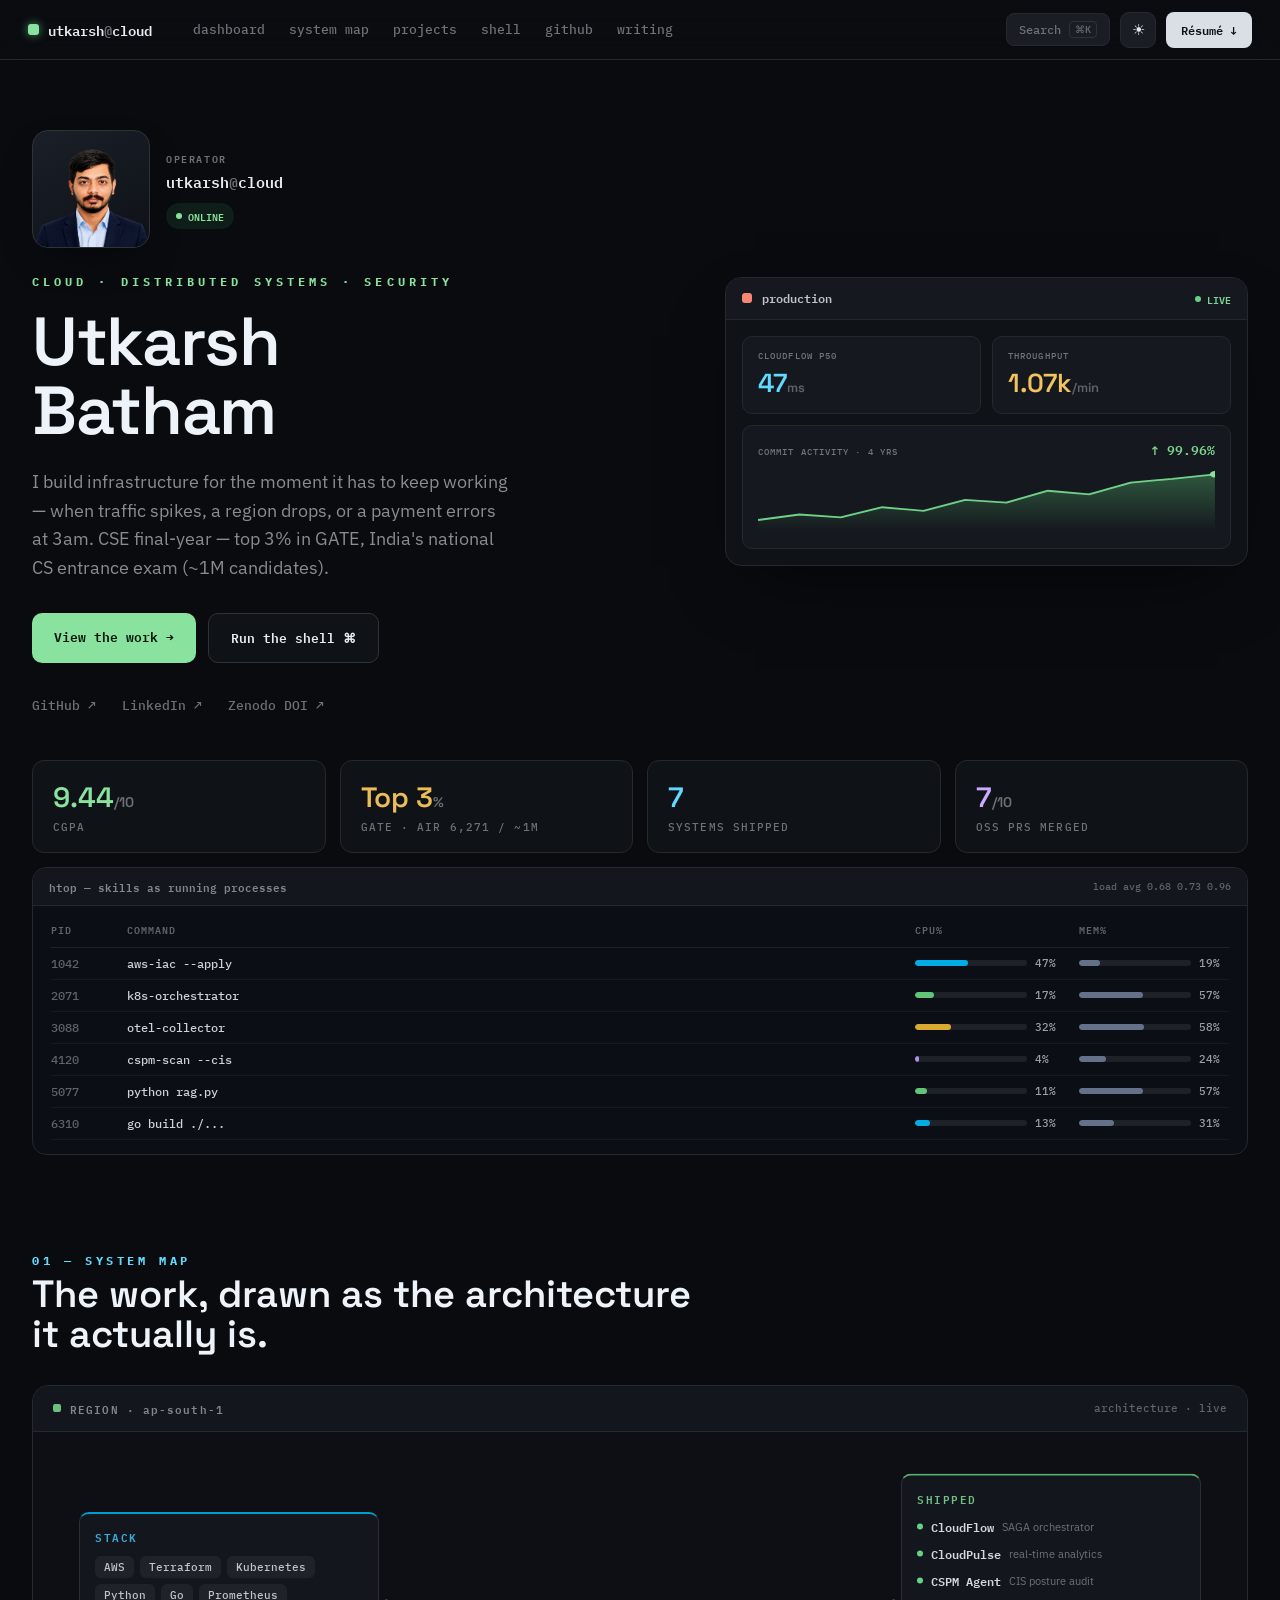
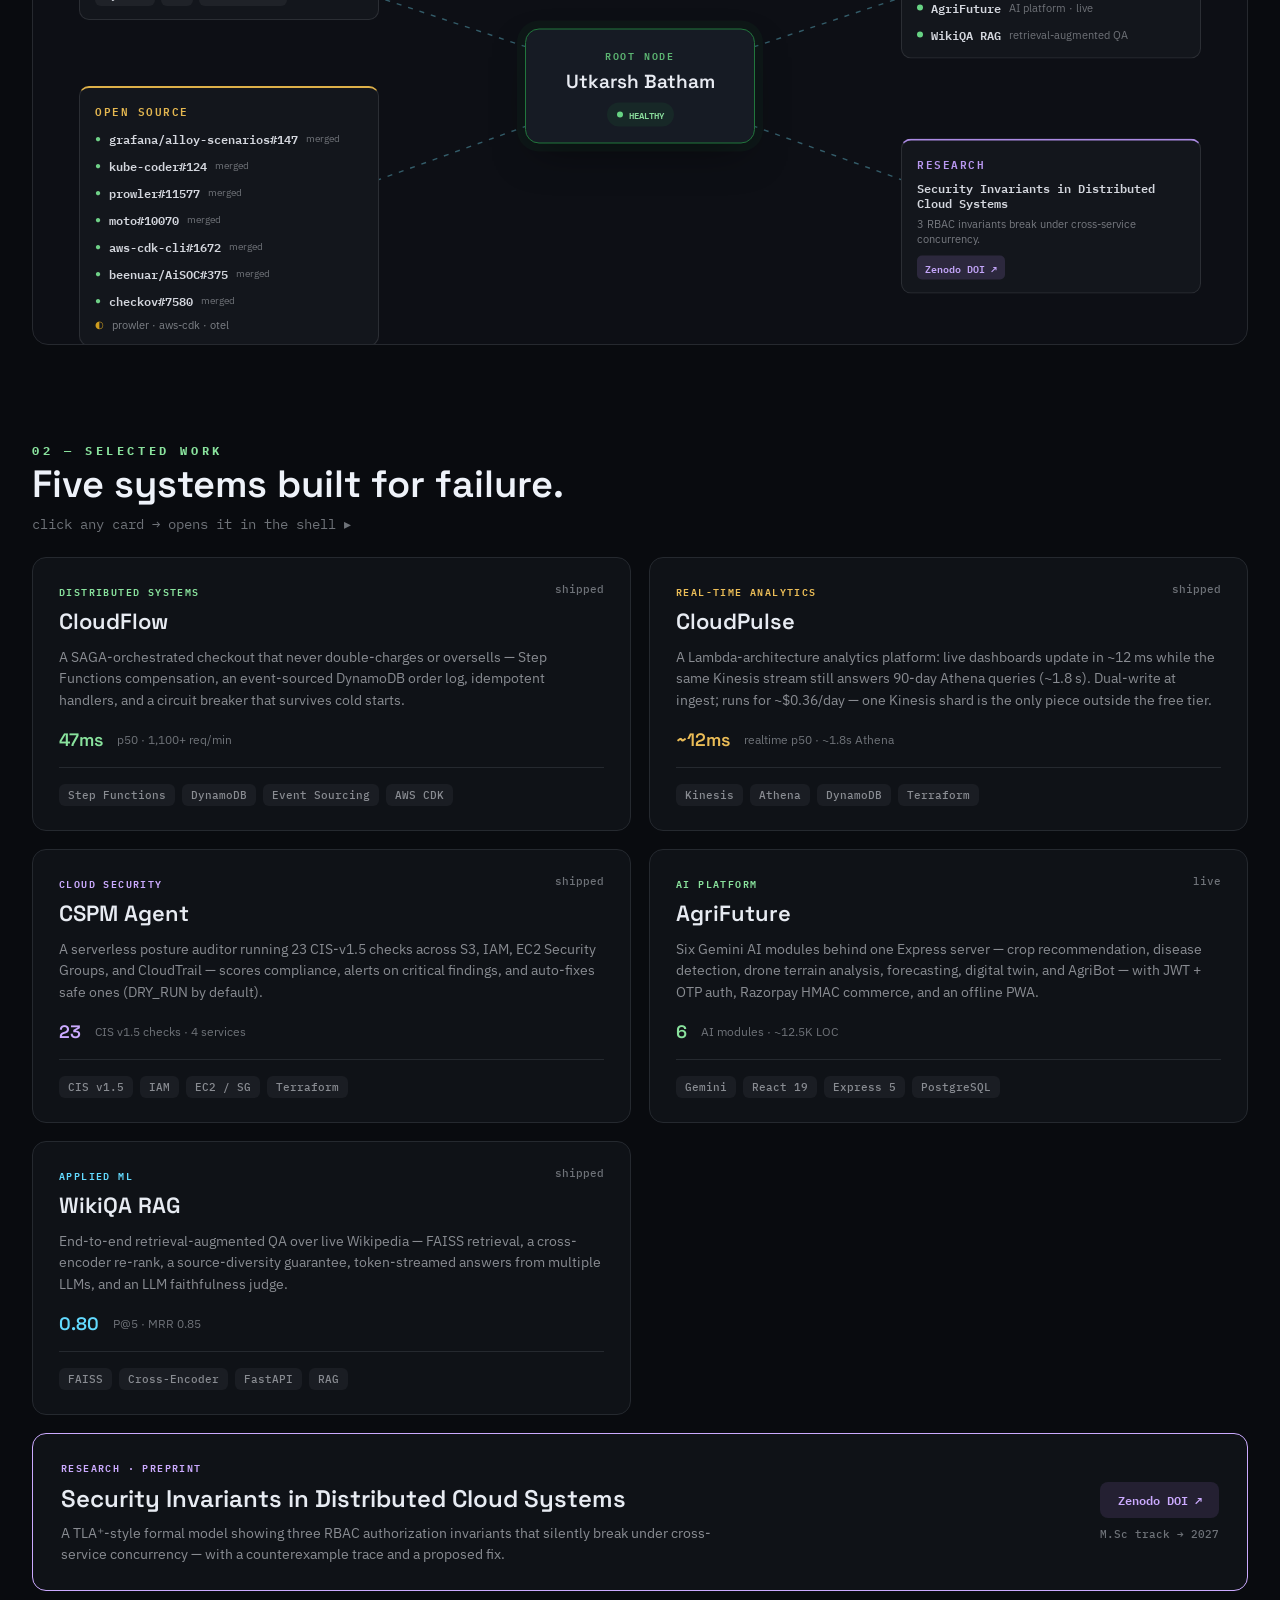
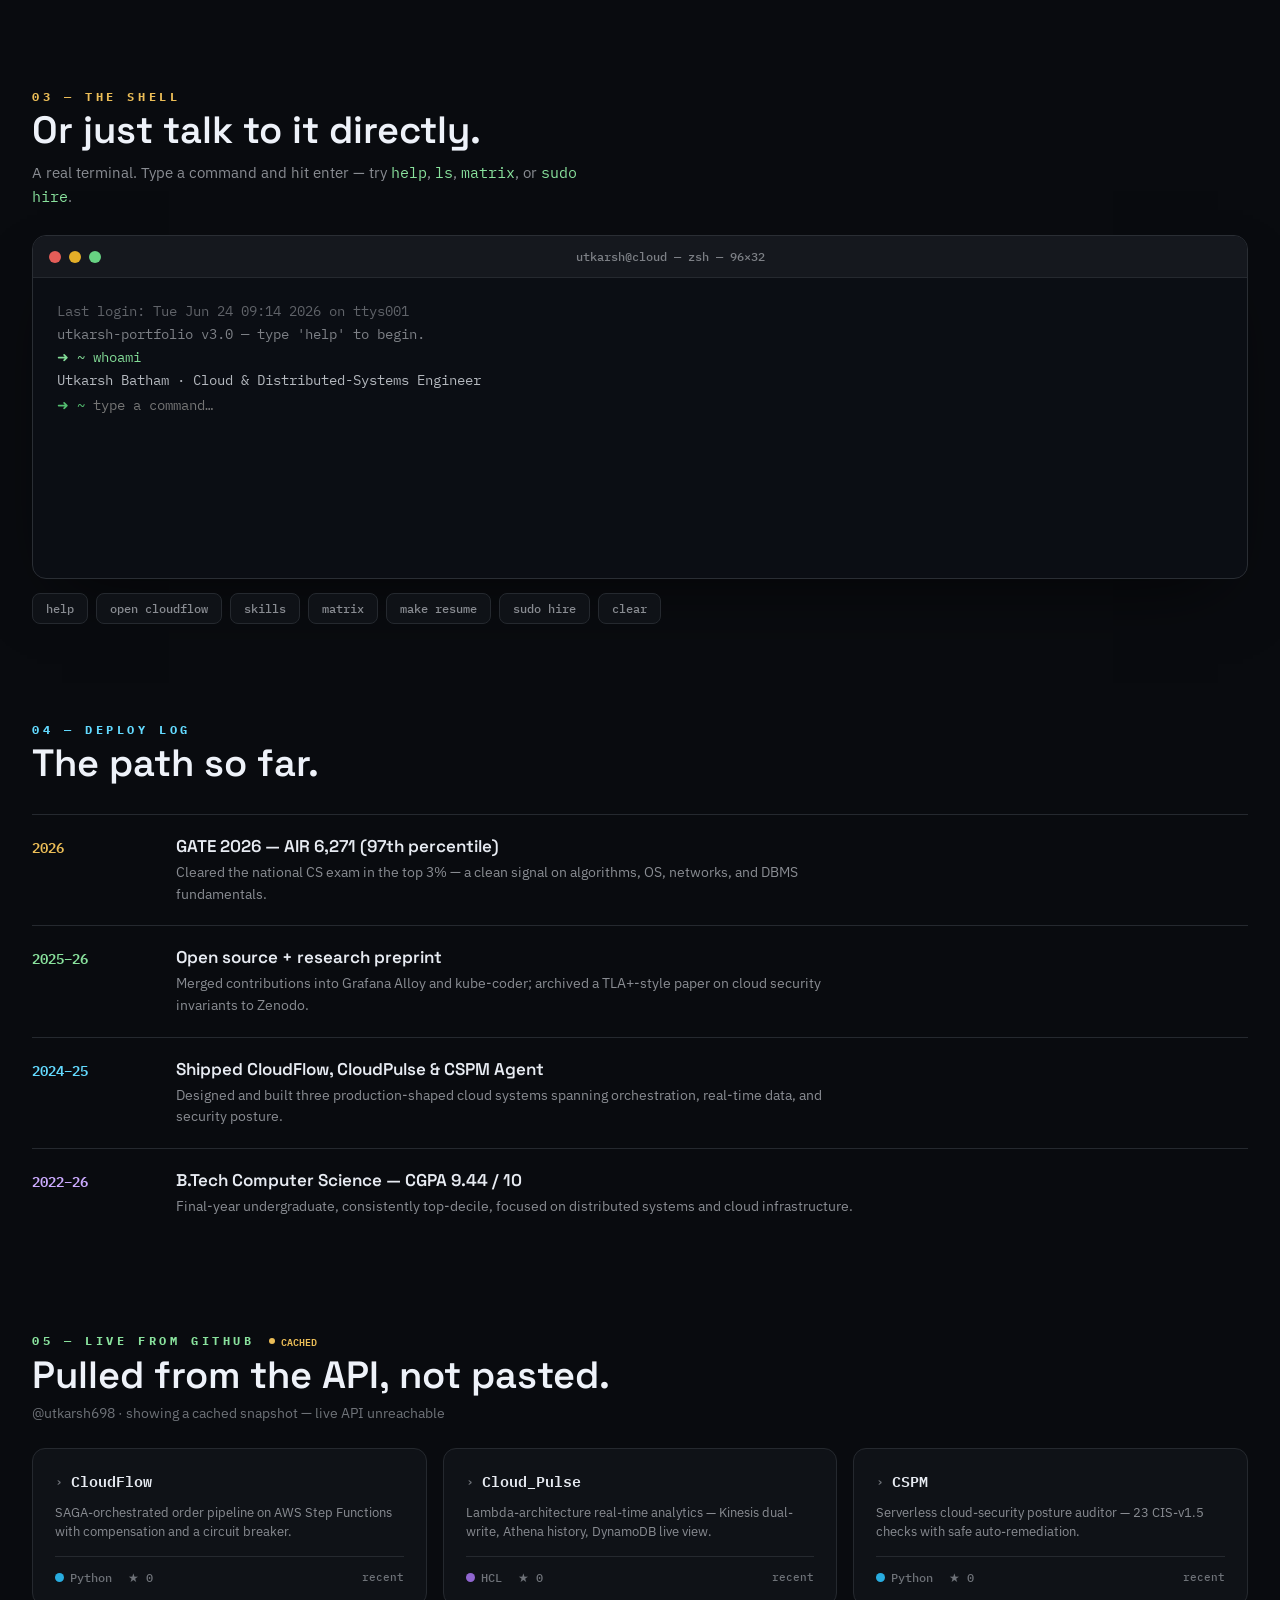
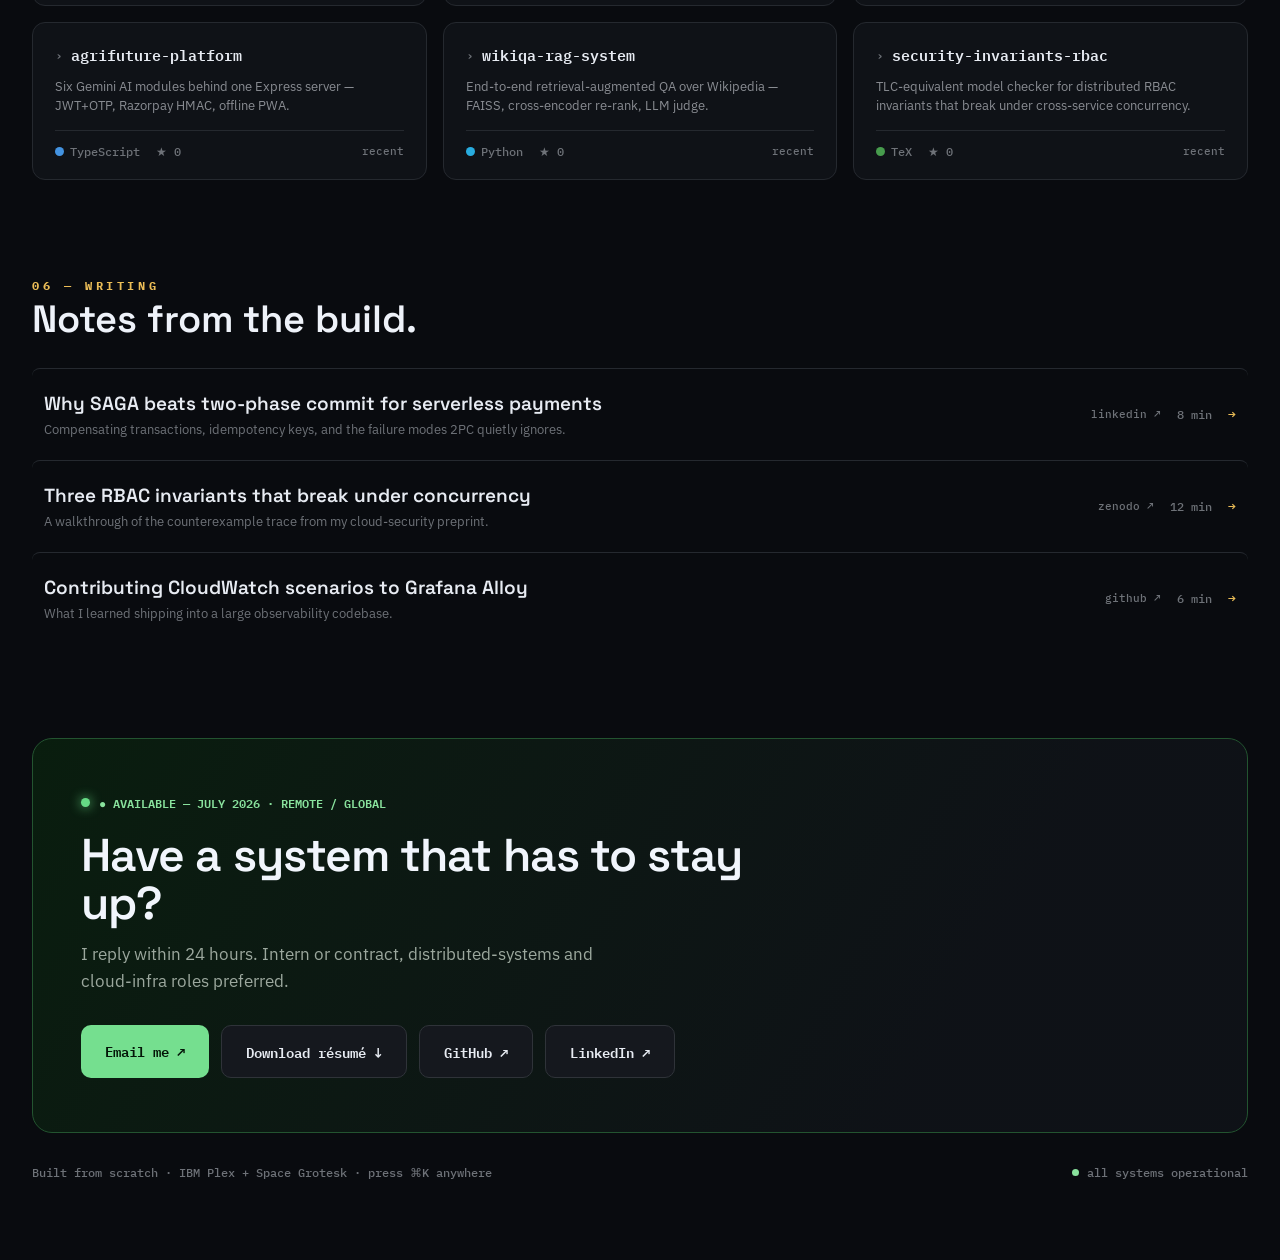
==== index.html @ 984c08f4 "portfolio: checkov#7580 merged — 7 merged / 10 total OSS PRs bridgecrewio/checkov#7580 (CKV_K8S_40 h" ====
<!DOCTYPE html>
<html lang="en">
<head>
<meta charset="UTF-8">
<meta name="viewport" content="width=device-width, initial-scale=1.0">
<title>Utkarsh Batham — Cloud &amp; Distributed-Systems Engineer</title>
<meta name="description" content="Utkarsh Batham — Cloud infrastructure, distributed systems, and security automation. AWS, Terraform, Kubernetes, Python. Open to global remote roles from July 2026.">
<meta name="keywords" content="Cloud Engineer, DevOps, AWS, Terraform, Kubernetes, Docker, Python, CSPM, platform engineering, remote, India">
<meta property="og:title" content="Utkarsh Batham — Cloud Engineer">
<meta property="og:description" content="Cloud infrastructure, distributed systems, and security automation. Available globally from July 2026.">
<meta property="og:type" content="website">
<meta property="og:url" content="https://utkarsh698.github.io">
<meta property="og:image" content="https://utkarsh698.github.io/og-image.png">
<meta name="twitter:card" content="summary_large_image">
<meta name="twitter:image" content="https://utkarsh698.github.io/og-image.png">
<link rel="icon" href="data:image/svg+xml,<svg xmlns='http://www.w3.org/2000/svg' viewBox='0 0 100 100'><rect width='100' height='100' fill='%2316191f'/><rect x='28' y='28' width='44' height='44' rx='10' fill='%2342d77d'/></svg>">
<link rel="preconnect" href="https://fonts.googleapis.com">
<link rel="preconnect" href="https://fonts.gstatic.com" crossorigin>
<link href="https://fonts.googleapis.com/css2?family=IBM+Plex+Mono:wght@400;500;600;700&family=IBM+Plex+Sans:wght@400;500;600;700&family=Space+Grotesk:wght@500;600;700&display=swap" rel="stylesheet">
<script async src="https://www.googletagmanager.com/gtag/js?id=G-DZ48W4D1EW"></script>
<script>window.dataLayer=window.dataLayer||[];function gtag(){dataLayer.push(arguments);}gtag('js',new Date());gtag('config','G-DZ48W4D1EW');</script>
<style>
  *{margin:0;padding:0;box-sizing:border-box}
  html{scroll-behavior:smooth}
  :root,html[data-theme="dark"]{
    --bg:oklch(0.15 0.01 260);--card:oklch(0.18 0.012 260);--card2:oklch(0.21 0.012 260);
    --bd:oklch(0.28 0.012 260);--bd2:oklch(0.32 0.012 260);--chip:oklch(0.23 0.012 260);
    --fg:oklch(0.94 0.01 260);--hi:oklch(0.96 0.01 260);--fg2:oklch(0.64 0.01 260);--fg3:oklch(0.55 0.01 260);
    --nav:oklch(0.16 0.01 260 / .82);
    --acc-green:oklch(0.84 0.13 150);--acc-amber:oklch(0.82 0.13 85);--acc-blue:oklch(0.84 0.13 230);--acc-purple:oklch(0.8 0.13 300);
    --cta-bg1:oklch(0.21 0.04 150);--cta-bd:oklch(0.4 0.08 150);--cta-fg:oklch(0.97 0.01 260);--cta-sub:oklch(0.72 0.02 150);
    --inv-bg:oklch(0.9 0.01 260);--inv-fg:oklch(0.18 0.01 260);--ov:oklch(0.1 0.01 260 / .72);
  }
  html[data-theme="light"]{
    --bg:oklch(0.96 0.005 255);--card:oklch(1 0 0);--card2:oklch(0.985 0.003 255);
    --bd:oklch(0.9 0.006 255);--bd2:oklch(0.84 0.008 255);--chip:oklch(0.955 0.005 255);
    --fg:oklch(0.24 0.015 260);--hi:oklch(0.18 0.015 260);--fg2:oklch(0.45 0.012 260);--fg3:oklch(0.55 0.012 260);
    --nav:oklch(0.99 0.004 255 / .82);
    --acc-green:oklch(0.5 0.15 150);--acc-amber:oklch(0.56 0.14 70);--acc-blue:oklch(0.5 0.17 255);--acc-purple:oklch(0.5 0.18 300);
    --cta-bg1:oklch(0.94 0.05 150);--cta-bd:oklch(0.78 0.1 150);--cta-fg:oklch(0.2 0.03 150);--cta-sub:oklch(0.42 0.05 150);
    --inv-bg:oklch(0.22 0.015 260);--inv-fg:oklch(0.97 0.005 260);--ov:oklch(0.5 0.02 260 / .4);
  }
  body{background:var(--bg);overflow-x:hidden;transition:background .4s ease;font-family:'IBM Plex Sans';color:var(--fg)}
  ::selection{background:oklch(0.78 0.15 150 / .3)}
  ::-webkit-scrollbar{width:10px;height:10px}
  ::-webkit-scrollbar-track{background:var(--bg)}
  ::-webkit-scrollbar-thumb{background:var(--bd2);border-radius:5px}
  @keyframes blink{0%,49%{opacity:1}50%,100%{opacity:0}}
  @keyframes pulse{0%,100%{opacity:1;transform:scale(1)}50%{opacity:.45;transform:scale(.8)}}
  @keyframes dash{to{stroke-dashoffset:-24}}
  @keyframes floatUp{from{opacity:0;transform:translateY(14px)}to{opacity:1;transform:translateY(0)}}
  @keyframes slideIn{from{opacity:0;transform:translateX(24px)}to{opacity:1;transform:translateX(0)}}
  @keyframes popIn{from{opacity:0;transform:scale(.96)}to{opacity:1;transform:scale(1)}}
  .reveal{animation:floatUp .7s cubic-bezier(.2,.7,.2,1) both}
  a{text-decoration:none;color:inherit}
  [data-hover]{transition:all .2s ease}
  .nav-links a:hover{background:var(--chip);color:var(--fg)}
  [data-hover]:hover{filter:brightness(1.07)}
  .proj-card:hover,.repo-card:hover{border-color:var(--acc-green)!important;transform:translateY(-3px)}
  .post-row:hover{background:var(--card)}
  .quick-cmd:hover{border-color:var(--acc-green)!important;color:var(--acc-green)!important}
  #boot-skip:hover{border-color:oklch(0.5 0.13 150)!important;color:oklch(0.82 0.13 150)!important}
  #nav-resume:hover{background:var(--acc-green);color:oklch(0.18 0.04 150)}
  /* ===== responsive ===== */
  @media(max-width:900px){
    .nav-links{display:none!important}
    .hero-grid{grid-template-columns:1fr!important;gap:30px!important}
    .hero-h1{font-size:48px!important}
    .stat-grid{grid-template-columns:1fr 1fr!important}
    .proj-grid{grid-template-columns:1fr!important}
    .proj-span2{grid-column:auto!important;flex-direction:column!important;align-items:flex-start!important;gap:16px!important}
    .repo-grid{grid-template-columns:1fr!important}
    .sysmap-stage{height:auto!important;position:static!important;padding:60px 14px 18px!important}
    .sysmap-svg{display:none!important}
    .sysmap-node{position:static!important;transform:none!important;width:auto!important;margin-bottom:12px!important}
    .sysmap-root{position:static!important;transform:none!important;width:auto!important;margin:0 auto 16px!important}
    .htop-row,.htop-head{grid-template-columns:50px 1fr 90px 90px!important;gap:8px!important}
    .post-row{grid-template-columns:1fr!important;gap:8px!important}
  }
  @media(max-width:560px){
    .stat-grid{grid-template-columns:1fr!important}
    .sect{padding-left:18px!important;padding-right:18px!important}
    .hero-h1{font-size:40px!important}
    .cta-h2{font-size:32px!important}
    .nav-search-label{display:none}
  }
</style>
</head>
<body>
<div style="min-height:100vh">

<!-- ===== BOOT OVERLAY ===== -->
<div id="boot" style="position:fixed;inset:0;z-index:200;background:oklch(0.13 0.01 260);display:flex;flex-direction:column;justify-content:center;padding:0 8vw;transition:opacity .55s ease;opacity:1">
  <div style="font:600 12px 'IBM Plex Mono';letter-spacing:.3em;color:oklch(0.5 0.01 260);text-transform:uppercase;margin-bottom:22px">utkarsh@cloud — boot</div>
  <div style="font:400 15px/2 'IBM Plex Mono';max-width:680px">
    <div id="boot-lines"></div>
    <span style="display:inline-block;width:9px;height:18px;background:oklch(0.82 0.13 150);vertical-align:-3px;animation:blink 1.1s step-end infinite"></span>
  </div>
  <button id="boot-skip" style="position:fixed;bottom:30px;right:34px;padding:9px 16px;border-radius:8px;background:transparent;border:1px solid oklch(0.32 0.012 260);font:500 12px 'IBM Plex Mono';color:oklch(0.6 0.01 260);cursor:pointer">skip ▸</button>
</div>

<!-- ===== COMMAND PALETTE ===== -->
<div id="cmdk" style="display:none;position:fixed;inset:0;z-index:190;background:var(--ov);backdrop-filter:blur(4px);justify-content:center;align-items:flex-start;padding-top:14vh">
  <div id="cmdk-panel" style="width:min(620px,92vw);background:var(--card);border:1px solid var(--bd2);border-radius:14px;box-shadow:0 40px 90px -30px rgba(0,0,0,.6);overflow:hidden;animation:popIn .14s ease both">
    <div style="display:flex;align-items:center;gap:11px;padding:16px 18px;border-bottom:1px solid var(--bd)">
      <span style="font:600 14px 'IBM Plex Mono';color:var(--acc-green)">⌘</span>
      <input id="cmdk-input" placeholder="Jump to a section, run a command…" spellcheck="false" style="flex:1;background:transparent;border:none;outline:none;font:400 16px 'IBM Plex Sans';color:var(--fg)" />
      <span style="font:500 10px 'IBM Plex Mono';color:var(--fg3);border:1px solid var(--bd2);border-radius:5px;padding:3px 6px">esc</span>
    </div>
    <div id="cmdk-results" style="max-height:46vh;overflow-y:auto;padding:8px"></div>
  </div>
</div>

<!-- ===== MATRIX OVERLAY ===== -->
<div id="matrix" style="display:none">
  <canvas id="matrix-canvas" style="position:fixed;inset:0;z-index:185;background:#000;cursor:pointer"></canvas>
  <div id="matrix-hint" style="position:fixed;bottom:28px;left:50%;transform:translateX(-50%);z-index:186;font:500 12px 'IBM Plex Mono';color:oklch(0.8 0.2 150);cursor:pointer">click anywhere to exit the matrix ▸</div>
</div>

<!-- ===== INCIDENT TOAST ===== -->
<div id="incident" style="display:none;position:fixed;bottom:26px;right:26px;z-index:170;width:340px;background:var(--card);border:1px solid var(--bd2);border-radius:12px;box-shadow:0 24px 60px -24px rgba(0,0,0,.5);overflow:hidden"></div>

<!-- ===== STICKY NAV ===== -->
<nav style="position:sticky;top:0;z-index:50;display:flex;align-items:center;gap:16px;padding:0 28px;height:60px;background:var(--nav);backdrop-filter:blur(14px);border-bottom:1px solid var(--bd);transition:background .4s,border-color .4s">
  <a href="#top" style="display:flex;align-items:center;gap:9px">
    <span style="width:11px;height:11px;border-radius:3px;background:var(--acc-green);box-shadow:0 0 10px oklch(0.78 0.15 150 / .7)"></span>
    <span style="font:600 14px 'IBM Plex Mono';color:var(--fg)">utkarsh<span style="color:var(--fg3)">@</span>cloud</span>
  </a>
  <div class="nav-links" style="margin-left:14px;display:flex;gap:2px;font:500 13px 'IBM Plex Mono'">
    <a href="#dashboard" data-hover style="padding:7px 11px;border-radius:7px;color:var(--fg3)">dashboard</a>
    <a href="#systemmap" data-hover style="padding:7px 11px;border-radius:7px;color:var(--fg3)">system map</a>
    <a href="#projects" data-hover style="padding:7px 11px;border-radius:7px;color:var(--fg3)">projects</a>
    <a href="#shell" data-hover style="padding:7px 11px;border-radius:7px;color:var(--fg3)">shell</a>
    <a href="#github" data-hover style="padding:7px 11px;border-radius:7px;color:var(--fg3)">github</a>
    <a href="#writing" data-hover style="padding:7px 11px;border-radius:7px;color:var(--fg3)">writing</a>
  </div>
  <div style="margin-left:auto;display:flex;align-items:center;gap:10px">
    <button id="nav-search" data-hover style="display:flex;align-items:center;gap:8px;padding:7px 12px;border-radius:8px;background:var(--chip);border:1px solid var(--bd);font:500 12px 'IBM Plex Mono';color:var(--fg3);cursor:pointer"><span class="nav-search-label">Search</span><span style="border:1px solid var(--bd2);border-radius:4px;padding:1px 5px;font-size:10px">⌘K</span></button>
    <button id="nav-theme" data-hover title="Toggle theme" style="width:36px;height:36px;border-radius:9px;background:var(--chip);border:1px solid var(--bd);font-size:15px;cursor:pointer;color:var(--fg);display:flex;align-items:center;justify-content:center">☀</button>
    <a id="nav-resume" href="#contact" style="padding:8px 15px;border-radius:8px;background:var(--inv-bg);color:var(--inv-fg);font:600 12px 'IBM Plex Mono';cursor:pointer">Résumé ↓</a>
  </div>
</nav>

<!-- ===== HERO / DASHBOARD ===== -->
<section id="top" class="sect" style="position:relative;max-width:1280px;margin:0 auto;padding:70px 32px 30px">
  <a name="dashboard"></a>
  <div class="hero-grid" style="display:grid;grid-template-columns:1.1fr .9fr;gap:54px;align-items:center">
    <div class="reveal">
      <div style="display:flex;align-items:center;gap:16px;margin-bottom:26px">
        <div style="position:relative;width:118px;height:118px;border-radius:16px;flex-shrink:0;background:linear-gradient(150deg,oklch(0.24 0.02 260),oklch(0.18 0.012 260));border:1px solid var(--bd2);overflow:hidden;box-shadow:0 16px 40px -18px rgba(0,0,0,.6)">
          <img src="assets/utkarsh.png" alt="Utkarsh Batham" style="width:100%;height:100%;object-fit:cover;object-position:center 22%" />
        </div>
        <div>
          <div style="font:600 10px 'IBM Plex Mono';letter-spacing:.16em;color:var(--fg3);text-transform:uppercase">Operator</div>
          <div style="font:600 15px 'IBM Plex Mono';color:var(--fg);margin-top:3px">utkarsh<span style="color:var(--fg3)">@</span>cloud</div>
          <div style="display:inline-flex;align-items:center;gap:6px;margin-top:8px;padding:4px 10px;border-radius:20px;background:oklch(0.6 0.13 150 / .14);font:600 10px 'IBM Plex Mono';color:var(--acc-green)"><span style="width:6px;height:6px;border-radius:50%;background:var(--acc-green);animation:pulse 1.8s ease-in-out infinite"></span>ONLINE</div>
        </div>
      </div>
      <div style="font:700 12px 'IBM Plex Mono';letter-spacing:.34em;color:var(--acc-green);text-transform:uppercase">Cloud · Distributed Systems · Security</div>
      <h1 class="hero-h1" style="font:600 68px/1.02 'Space Grotesk';color:var(--hi);margin-top:18px;letter-spacing:-.02em">Utkarsh<br>Batham</h1>
      <p style="font:400 18px/1.6 'IBM Plex Sans';color:var(--fg2);margin-top:22px;max-width:480px">I build infrastructure for the moment it has to keep working — when traffic spikes, a region drops, or a payment errors at 3am. CSE final-year — top&nbsp;3% in GATE, India's national CS entrance exam (~1M&nbsp;candidates).</p>
      <div style="display:flex;gap:12px;margin-top:30px;flex-wrap:wrap">
        <a href="#projects" data-hover style="padding:13px 22px;border-radius:10px;background:var(--acc-green);color:oklch(0.18 0.04 150);font:600 13px 'IBM Plex Mono'">View the work →</a>
        <a href="#shell" data-hover style="padding:13px 22px;border-radius:10px;background:var(--card);border:1px solid var(--bd2);color:var(--fg);font:600 13px 'IBM Plex Mono'">Run the shell ⌘</a>
      </div>
      <div style="display:flex;gap:26px;margin-top:34px;flex-wrap:wrap">
        <a href="https://github.com/utkarsh698" data-hover style="font:500 13px 'IBM Plex Mono';color:var(--fg3)">GitHub ↗</a>
        <a href="https://www.linkedin.com/in/utkarsh-batham" target="_blank" data-hover style="font:500 13px 'IBM Plex Mono';color:var(--fg3)">LinkedIn ↗</a>
        <a href="https://doi.org/10.5281/zenodo.20686317" target="_blank" data-hover style="font:500 13px 'IBM Plex Mono';color:var(--fg3)">Zenodo DOI ↗</a>
      </div>
    </div>

    <div class="reveal" style="background:oklch(0.18 0.012 260);border:1px solid oklch(0.28 0.012 260);border-radius:16px;overflow:hidden;box-shadow:0 30px 70px -30px rgba(0,0,0,.7)">
      <div style="height:42px;display:flex;align-items:center;gap:10px;padding:0 16px;background:oklch(0.21 0.012 260);border-bottom:1px solid oklch(0.28 0.012 260)">
        <span style="width:10px;height:10px;border-radius:3px;background:oklch(0.74 0.14 30)"></span>
        <span style="font:600 12px 'IBM Plex Mono';color:oklch(0.82 0.01 260)">production</span>
        <span style="margin-left:auto;display:flex;align-items:center;gap:6px;font:600 10px 'IBM Plex Mono';color:oklch(0.8 0.13 150)"><span style="width:6px;height:6px;border-radius:50%;background:oklch(0.78 0.15 150);animation:pulse 1.8s ease-in-out infinite"></span>LIVE</span>
      </div>
      <a href="#projects" data-hover style="padding:16px;display:grid;grid-template-columns:1fr 1fr;gap:11px;text-decoration:none" title="CloudFlow load test — see the benchmark">
        <div style="background:oklch(0.21 0.012 260);border:1px solid oklch(0.28 0.012 260);border-radius:10px;padding:13px 15px">
          <div style="font:500 9px 'IBM Plex Mono';letter-spacing:.12em;text-transform:uppercase;color:oklch(0.56 0.01 260)">CloudFlow p50</div>
          <div style="font:600 26px 'Space Grotesk';color:oklch(0.84 0.13 230);margin-top:5px"><span id="m-latency">47</span><span style="font-size:13px;color:oklch(0.5 0.01 260)">ms</span></div>
        </div>
        <div style="background:oklch(0.21 0.012 260);border:1px solid oklch(0.28 0.012 260);border-radius:10px;padding:13px 15px">
          <div style="font:500 9px 'IBM Plex Mono';letter-spacing:.12em;text-transform:uppercase;color:oklch(0.56 0.01 260)">throughput</div>
          <div style="font:600 26px 'Space Grotesk';color:oklch(0.84 0.13 85);margin-top:5px"><span id="m-rps">1.1k</span><span style="font-size:13px;color:oklch(0.5 0.01 260)">/min</span></div>
        </div>
        <div style="grid-column:span 2;background:oklch(0.21 0.012 260);border:1px solid oklch(0.28 0.012 260);border-radius:10px;padding:13px 15px">
          <div style="display:flex;justify-content:space-between;align-items:baseline"><div style="font:500 9px 'IBM Plex Mono';letter-spacing:.12em;text-transform:uppercase;color:oklch(0.56 0.01 260)">commit activity · 4 yrs</div><div style="font:600 13px 'IBM Plex Mono';color:oklch(0.8 0.13 150)">↑ <span id="m-uptime">99.98</span>%</div></div>
          <svg viewBox="0 0 320 70" style="width:100%;height:64px;margin-top:6px" preserveAspectRatio="none">
            <defs><linearGradient id="hs" x1="0" y1="0" x2="0" y2="1"><stop offset="0" stop-color="oklch(0.7 0.14 150)" stop-opacity=".4"></stop><stop offset="1" stop-color="oklch(0.7 0.14 150)" stop-opacity="0"></stop></linearGradient></defs>
            <path d="M0,58 L29,52 L58,55 L87,44 L116,48 L145,36 L174,39 L203,26 L232,30 L261,17 L290,13 L320,8 L320,70 L0,70 Z" fill="url(#hs)"></path>
            <path d="M0,58 L29,52 L58,55 L87,44 L116,48 L145,36 L174,39 L203,26 L232,30 L261,17 L290,13 L320,8" fill="none" stroke="oklch(0.78 0.14 150)" stroke-width="2"></path>
            <circle cx="320" cy="8" r="3.5" fill="oklch(0.84 0.14 150)"></circle>
          </svg>
        </div>
      </a>
    </div>
  </div>

  <div class="reveal stat-grid" style="display:grid;grid-template-columns:repeat(4,1fr);gap:14px;margin-top:46px">
    <div style="background:var(--card);border:1px solid var(--bd);border-radius:12px;padding:18px 20px">
      <div style="font:600 28px 'Space Grotesk';color:var(--acc-green)">9.44<span style="font-size:14px;color:var(--fg3)">/10</span></div>
      <div style="font:500 11px 'IBM Plex Mono';letter-spacing:.1em;text-transform:uppercase;color:var(--fg3);margin-top:5px">CGPA</div>
    </div>
    <div style="background:var(--card);border:1px solid var(--bd);border-radius:12px;padding:18px 20px">
      <div style="font:600 28px 'Space Grotesk';color:var(--acc-amber)">Top 3<span style="font-size:14px;color:var(--fg3)">%</span></div>
      <div style="font:500 11px 'IBM Plex Mono';letter-spacing:.1em;text-transform:uppercase;color:var(--fg3);margin-top:5px">GATE · AIR 6,271 / ~1M</div>
    </div>
    <div style="background:var(--card);border:1px solid var(--bd);border-radius:12px;padding:18px 20px">
      <div style="font:600 28px 'Space Grotesk';color:var(--acc-blue)">7</div>
      <div style="font:500 11px 'IBM Plex Mono';letter-spacing:.1em;text-transform:uppercase;color:var(--fg3);margin-top:5px">Systems shipped</div>
    </div>
    <div style="background:var(--card);border:1px solid var(--bd);border-radius:12px;padding:18px 20px">
      <div style="font:600 28px 'Space Grotesk';color:var(--acc-purple)">7<span style="font-size:14px;color:var(--fg3)">/10</span></div>
      <div style="font:500 11px 'IBM Plex Mono';letter-spacing:.1em;text-transform:uppercase;color:var(--fg3);margin-top:5px">OSS PRs merged</div>
    </div>
  </div>

  <!-- htop process monitor -->
  <div class="reveal" style="margin-top:14px;background:oklch(0.165 0.012 260);border:1px solid oklch(0.28 0.012 260);border-radius:14px;overflow:hidden">
    <div style="height:38px;display:flex;align-items:center;gap:10px;padding:0 16px;background:oklch(0.2 0.012 260);border-bottom:1px solid oklch(0.28 0.012 260)">
      <span style="font:600 11px 'IBM Plex Mono';color:oklch(0.62 0.01 260)">htop — skills as running processes</span>
      <span style="margin-left:auto;font:500 10px 'IBM Plex Mono';color:oklch(0.5 0.01 260)">load avg <span id="load-avg">0.62 0.71 0.68</span></span>
    </div>
    <div style="padding:14px 18px">
      <div class="htop-head" style="display:grid;grid-template-columns:62px 1fr 150px 150px;gap:14px;font:600 10px 'IBM Plex Mono';letter-spacing:.1em;text-transform:uppercase;color:oklch(0.5 0.01 260);padding-bottom:9px;border-bottom:1px solid oklch(0.25 0.012 260)">
        <span>PID</span><span>COMMAND</span><span>CPU%</span><span>MEM%</span>
      </div>
      <div id="procs"></div>
    </div>
  </div>
</section>

<!-- ===== SYSTEM MAP ===== -->
<section id="systemmap" class="sect" style="max-width:1280px;margin:0 auto;padding:64px 32px 30px">
  <span style="font:700 12px 'IBM Plex Mono';letter-spacing:.3em;color:var(--acc-blue);text-transform:uppercase">01 — System Map</span>
  <h2 style="font:600 38px/1.05 'Space Grotesk';color:var(--hi);margin-top:6px;max-width:680px">The work, drawn as the architecture it actually is.</h2>

  <div class="sysmap-stage" style="position:relative;margin-top:30px;background:oklch(0.17 0.012 265);border:1px solid oklch(0.28 0.012 265);border-radius:16px;overflow:hidden;height:560px">
    <div style="position:absolute;top:0;left:0;right:0;height:46px;display:flex;align-items:center;justify-content:space-between;padding:0 20px;background:oklch(0.2 0.012 265);border-bottom:1px solid oklch(0.28 0.012 265);z-index:5">
      <div style="display:flex;align-items:center;gap:9px;font:600 11px 'IBM Plex Mono';letter-spacing:.1em;color:oklch(0.62 0.01 265)"><span style="width:8px;height:8px;border-radius:2px;background:oklch(0.74 0.13 150)"></span>REGION · ap-south-1</div>
      <div style="font:500 11px 'IBM Plex Mono';color:oklch(0.5 0.01 265)">architecture · live</div>
    </div>
    <svg class="sysmap-svg" viewBox="0 0 1216 560" style="position:absolute;inset:0;width:100%;height:100%;z-index:1" preserveAspectRatio="none">
      <g fill="none" stroke="oklch(0.45 0.05 220)" stroke-width="1.4" stroke-dasharray="5 7" style="animation:dash 1.4s linear infinite">
        <path d="M608,300 L250,180"></path><path d="M608,300 L966,180"></path><path d="M608,300 L250,430"></path><path d="M608,300 L966,430"></path>
      </g>
    </svg>
    <div class="sysmap-root" style="position:absolute;left:50%;top:300px;transform:translate(-50%,-50%);z-index:4;text-align:center;background:oklch(0.22 0.02 265);border:1.5px solid oklch(0.5 0.12 150);border-radius:14px;padding:16px 24px;box-shadow:0 0 0 8px oklch(0.5 0.12 150 / .08),0 16px 40px -12px rgba(0,0,0,.5);width:230px">
      <div style="font:600 10px 'IBM Plex Mono';letter-spacing:.18em;color:oklch(0.7 0.13 150);text-transform:uppercase">root node</div>
      <div style="font:600 19px 'Space Grotesk';color:oklch(0.94 0.01 265);margin-top:5px">Utkarsh Batham</div>
      <div style="display:inline-flex;align-items:center;gap:6px;margin-top:9px;padding:4px 10px;border-radius:20px;background:oklch(0.5 0.12 150 / .14);font:600 9px 'IBM Plex Mono';color:oklch(0.82 0.12 150)"><span style="width:6px;height:6px;border-radius:50%;background:oklch(0.78 0.15 150);animation:pulse 1.8s ease-in-out infinite"></span>HEALTHY</div>
    </div>
    <div class="sysmap-node" style="position:absolute;left:46px;top:180px;transform:translateY(-50%);width:300px;z-index:3;background:oklch(0.2 0.012 265);border:1px solid oklch(0.3 0.012 265);border-top:2px solid oklch(0.65 0.13 230);border-radius:10px;padding:13px 15px">
      <div style="font:600 11px 'IBM Plex Mono';letter-spacing:.14em;color:oklch(0.7 0.12 230);text-transform:uppercase">Stack</div>
      <div style="display:flex;flex-wrap:wrap;gap:6px;margin-top:10px">
        <span style="padding:4px 9px;border-radius:6px;background:oklch(0.25 0.012 265);font:500 11px 'IBM Plex Mono';color:oklch(0.82 0.01 265)">AWS</span><span style="padding:4px 9px;border-radius:6px;background:oklch(0.25 0.012 265);font:500 11px 'IBM Plex Mono';color:oklch(0.82 0.01 265)">Terraform</span><span style="padding:4px 9px;border-radius:6px;background:oklch(0.25 0.012 265);font:500 11px 'IBM Plex Mono';color:oklch(0.82 0.01 265)">Kubernetes</span><span style="padding:4px 9px;border-radius:6px;background:oklch(0.25 0.012 265);font:500 11px 'IBM Plex Mono';color:oklch(0.82 0.01 265)">Python</span><span style="padding:4px 9px;border-radius:6px;background:oklch(0.25 0.012 265);font:500 11px 'IBM Plex Mono';color:oklch(0.82 0.01 265)">Go</span><span style="padding:4px 9px;border-radius:6px;background:oklch(0.25 0.012 265);font:500 11px 'IBM Plex Mono';color:oklch(0.82 0.01 265)">Prometheus</span>
      </div>
    </div>
    <div class="sysmap-node" style="position:absolute;right:46px;top:180px;transform:translateY(-50%);width:300px;z-index:3;background:oklch(0.2 0.012 265);border:1px solid oklch(0.3 0.012 265);border-top:2px solid oklch(0.68 0.13 150);border-radius:10px;padding:13px 15px">
      <div style="font:600 11px 'IBM Plex Mono';letter-spacing:.14em;color:oklch(0.74 0.12 150);text-transform:uppercase">Shipped</div>
      <div style="margin-top:9px;display:flex;flex-direction:column;gap:7px">
        <div style="display:flex;align-items:center;gap:8px"><span style="width:6px;height:6px;border-radius:50%;background:oklch(0.78 0.15 150)"></span><span style="font:600 12px 'IBM Plex Mono';color:oklch(0.88 0.01 265)">CloudFlow</span><span style="font:400 11px 'IBM Plex Sans';color:oklch(0.55 0.01 265)">SAGA orchestrator</span></div>
        <div style="display:flex;align-items:center;gap:8px"><span style="width:6px;height:6px;border-radius:50%;background:oklch(0.78 0.15 150)"></span><span style="font:600 12px 'IBM Plex Mono';color:oklch(0.88 0.01 265)">CloudPulse</span><span style="font:400 11px 'IBM Plex Sans';color:oklch(0.55 0.01 265)">real-time analytics</span></div>
        <div style="display:flex;align-items:center;gap:8px"><span style="width:6px;height:6px;border-radius:50%;background:oklch(0.78 0.15 150)"></span><span style="font:600 12px 'IBM Plex Mono';color:oklch(0.88 0.01 265)">CSPM Agent</span><span style="font:400 11px 'IBM Plex Sans';color:oklch(0.55 0.01 265)">CIS posture audit</span></div>
        <div style="display:flex;align-items:center;gap:8px"><span style="width:6px;height:6px;border-radius:50%;background:oklch(0.78 0.15 150)"></span><span style="font:600 12px 'IBM Plex Mono';color:oklch(0.88 0.01 265)">AgriFuture</span><span style="font:400 11px 'IBM Plex Sans';color:oklch(0.55 0.01 265)">AI platform · live</span></div>
        <div style="display:flex;align-items:center;gap:8px"><span style="width:6px;height:6px;border-radius:50%;background:oklch(0.78 0.15 150)"></span><span style="font:600 12px 'IBM Plex Mono';color:oklch(0.88 0.01 265)">WikiQA RAG</span><span style="font:400 11px 'IBM Plex Sans';color:oklch(0.55 0.01 265)">retrieval-augmented QA</span></div>
      </div>
    </div>
    <div class="sysmap-node" style="position:absolute;left:46px;top:430px;transform:translateY(-50%);width:300px;z-index:3;background:oklch(0.2 0.012 265);border:1px solid oklch(0.3 0.012 265);border-top:2px solid oklch(0.78 0.13 85);border-radius:10px;padding:13px 15px">
      <div style="font:600 11px 'IBM Plex Mono';letter-spacing:.14em;color:oklch(0.8 0.13 85);text-transform:uppercase">Open Source</div>
      <div style="margin-top:9px;display:flex;flex-direction:column;gap:7px">
        <div style="display:flex;align-items:center;gap:8px"><span style="color:oklch(0.78 0.14 150);font-size:10px">●</span><span style="font:600 12px 'IBM Plex Mono';color:oklch(0.88 0.01 265)">grafana/alloy-scenarios#147</span><span style="font:400 10px 'IBM Plex Sans';color:oklch(0.55 0.01 265)">merged</span></div>
        <div style="display:flex;align-items:center;gap:8px"><span style="color:oklch(0.78 0.14 150);font-size:10px">●</span><span style="font:600 12px 'IBM Plex Mono';color:oklch(0.88 0.01 265)">kube-coder#124</span><span style="font:400 10px 'IBM Plex Sans';color:oklch(0.55 0.01 265)">merged</span></div>
        <div style="display:flex;align-items:center;gap:8px"><span style="color:oklch(0.78 0.14 150);font-size:10px">●</span><span style="font:600 12px 'IBM Plex Mono';color:oklch(0.88 0.01 265)">prowler#11577</span><span style="font:400 10px 'IBM Plex Sans';color:oklch(0.55 0.01 265)">merged</span></div>
        <div style="display:flex;align-items:center;gap:8px"><span style="color:oklch(0.78 0.14 150);font-size:10px">●</span><span style="font:600 12px 'IBM Plex Mono';color:oklch(0.88 0.01 265)">moto#10070</span><span style="font:400 10px 'IBM Plex Sans';color:oklch(0.55 0.01 265)">merged</span></div>
        <div style="display:flex;align-items:center;gap:8px"><span style="color:oklch(0.78 0.14 150);font-size:10px">●</span><span style="font:600 12px 'IBM Plex Mono';color:oklch(0.88 0.01 265)">aws-cdk-cli#1672</span><span style="font:400 10px 'IBM Plex Sans';color:oklch(0.55 0.01 265)">merged</span></div>
        <div style="display:flex;align-items:center;gap:8px"><span style="color:oklch(0.78 0.14 150);font-size:10px">●</span><span style="font:600 12px 'IBM Plex Mono';color:oklch(0.88 0.01 265)">beenuar/AiSOC#375</span><span style="font:400 10px 'IBM Plex Sans';color:oklch(0.55 0.01 265)">merged</span></div>
        <div style="display:flex;align-items:center;gap:8px"><span style="color:oklch(0.78 0.14 150);font-size:10px">●</span><span style="font:600 12px 'IBM Plex Mono';color:oklch(0.88 0.01 265)">checkov#7580</span><span style="font:400 10px 'IBM Plex Sans';color:oklch(0.55 0.01 265)">merged</span></div>
        <div style="display:flex;align-items:center;gap:8px"><span style="color:oklch(0.72 0.14 85);font-size:10px">◐</span><span style="font:400 11px 'IBM Plex Sans';color:oklch(0.6 0.01 265)">prowler · aws-cdk · otel</span></div>
      </div>
    </div>
    <div class="sysmap-node" style="position:absolute;right:46px;top:430px;transform:translateY(-50%);width:300px;z-index:3;background:oklch(0.2 0.012 265);border:1px solid oklch(0.3 0.012 265);border-top:2px solid oklch(0.7 0.13 300);border-radius:10px;padding:13px 15px">
      <div style="font:600 11px 'IBM Plex Mono';letter-spacing:.14em;color:oklch(0.74 0.13 300);text-transform:uppercase">Research</div>
      <div style="font:600 12px/1.3 'IBM Plex Mono';color:oklch(0.88 0.01 265);margin-top:8px">Security Invariants in Distributed Cloud Systems</div>
      <div style="font:400 11px/1.4 'IBM Plex Sans';color:oklch(0.58 0.01 265);margin-top:5px">3 RBAC invariants break under cross-service concurrency.</div>
      <a href="https://doi.org/10.5281/zenodo.20686317" target="_blank" style="display:inline-block;margin-top:8px;padding:3px 8px;border-radius:5px;background:oklch(0.7 0.13 300 / .16);font:600 10px 'IBM Plex Mono';color:oklch(0.78 0.12 300)">Zenodo DOI ↗</a>
    </div>
  </div>
</section>

<!-- ===== PROJECTS ===== -->
<section id="projects" class="sect" style="max-width:1280px;margin:0 auto;padding:64px 32px 30px">
  <span style="font:700 12px 'IBM Plex Mono';letter-spacing:.3em;color:var(--acc-green);text-transform:uppercase">02 — Selected Work</span>
  <h2 style="font:600 38px/1.05 'Space Grotesk';color:var(--hi);margin-top:6px;max-width:680px">Five systems built for failure.</h2>
  <p style="font:400 14px 'IBM Plex Mono';color:var(--fg3);margin-top:10px">click any card → opens it in the shell ▸</p>

  <div class="proj-grid" style="display:grid;grid-template-columns:1fr 1fr;gap:18px;margin-top:24px">
    <div id="projects-grid" style="display:contents"></div>

    <div class="proj-span2" style="grid-column:span 2;display:flex;align-items:center;gap:26px;background:var(--card);border:1px solid var(--acc-purple);border-radius:14px;padding:24px 28px">
      <div style="flex:1">
        <div style="font:600 10px 'IBM Plex Mono';letter-spacing:.14em;text-transform:uppercase;color:var(--acc-purple)">Research · Preprint</div>
        <div style="font:600 24px 'Space Grotesk';color:var(--fg);margin-top:7px">Security Invariants in Distributed Cloud Systems</div>
        <p style="font:400 14px/1.55 'IBM Plex Sans';color:var(--fg2);margin-top:9px;max-width:680px">A TLA⁺-style formal model showing three RBAC authorization invariants that silently break under cross-service concurrency — with a counterexample trace and a proposed fix.</p>
      </div>
      <div style="display:flex;flex-direction:column;gap:9px;flex-shrink:0">
        <a href="https://doi.org/10.5281/zenodo.20686317" target="_blank" style="text-align:center;padding:8px 16px;border-radius:8px;background:oklch(0.6 0.13 300 / .16);font:600 12px 'IBM Plex Mono';color:var(--acc-purple)">Zenodo DOI ↗</a>
        <span style="text-align:center;font:500 11px 'IBM Plex Mono';color:var(--fg3)">M.Sc track → 2027</span>
      </div>
    </div>
  </div>
</section>

<!-- ===== INTERACTIVE SHELL ===== -->
<section id="shell" class="sect" style="max-width:1280px;margin:0 auto;padding:64px 32px 30px">
  <span style="font:700 12px 'IBM Plex Mono';letter-spacing:.3em;color:var(--acc-amber);text-transform:uppercase">03 — The Shell</span>
  <h2 style="font:600 38px/1.05 'Space Grotesk';color:var(--hi);margin-top:6px;max-width:680px">Or just talk to it directly.</h2>
  <p style="font:400 15px/1.6 'IBM Plex Sans';color:var(--fg2);margin-top:10px;max-width:560px">A real terminal. Type a command and hit enter — try <code style="font-family:'IBM Plex Mono';color:var(--acc-green)">help</code>, <code style="font-family:'IBM Plex Mono';color:var(--acc-green)">ls</code>, <code style="font-family:'IBM Plex Mono';color:var(--acc-green)">matrix</code>, or <code style="font-family:'IBM Plex Mono';color:var(--acc-green)">sudo hire</code>.</p>

  <div id="term-shell" style="margin-top:26px;background:oklch(0.165 0.012 260);border:1px solid oklch(0.3 0.012 260);border-radius:14px;overflow:hidden;box-shadow:0 30px 70px -30px rgba(0,0,0,.7);cursor:text">
    <div style="height:42px;display:flex;align-items:center;gap:8px;padding:0 16px;background:oklch(0.21 0.012 260);border-bottom:1px solid oklch(0.28 0.012 260)">
      <span style="width:12px;height:12px;border-radius:50%;background:oklch(0.65 0.17 25)"></span><span style="width:12px;height:12px;border-radius:50%;background:oklch(0.78 0.15 85)"></span><span style="width:12px;height:12px;border-radius:50%;background:oklch(0.78 0.15 150)"></span>
      <span style="flex:1;text-align:center;font:500 12px 'IBM Plex Mono';color:oklch(0.6 0.01 260)">utkarsh@cloud — zsh — 96×32</span>
    </div>
    <div style="padding:22px 24px;min-height:300px;font:400 13.5px/1.7 'IBM Plex Mono'">
      <div id="term-lines"></div>
      <div style="display:flex;align-items:center;gap:8px;margin-top:2px">
        <span style="color:oklch(0.72 0.15 150);flex-shrink:0">➜ ~</span>
        <input id="term-input" spellcheck="false" autocomplete="off" placeholder="type a command…" style="flex:1;background:transparent;border:none;outline:none;color:oklch(0.9 0.01 260);font:400 13.5px 'IBM Plex Mono';caret-color:oklch(0.82 0.13 150)" />
      </div>
    </div>
  </div>

  <div id="quick-cmds" style="display:flex;flex-wrap:wrap;gap:8px;margin-top:14px"></div>
</section>

<!-- ===== EXPERIENCE ===== -->
<section class="sect" style="max-width:1280px;margin:0 auto;padding:64px 32px 30px">
  <span style="font:700 12px 'IBM Plex Mono';letter-spacing:.3em;color:var(--acc-blue);text-transform:uppercase">04 — Deploy Log</span>
  <h2 style="font:600 38px/1.05 'Space Grotesk';color:var(--hi);margin-top:6px">The path so far.</h2>
  <div id="timeline" style="margin-top:30px;display:flex;flex-direction:column"></div>
</section>

<!-- ===== GITHUB FEED ===== -->
<section id="github" class="sect" style="max-width:1280px;margin:0 auto;padding:64px 32px 30px">
  <div style="display:flex;align-items:center;gap:14px">
    <span style="font:700 12px 'IBM Plex Mono';letter-spacing:.3em;color:var(--acc-green);text-transform:uppercase">05 — Live from GitHub</span>
    <span style="display:flex;align-items:center;gap:6px;font:600 10px 'IBM Plex Mono';color:var(--acc-amber)"><span id="gh-dot" style="width:6px;height:6px;border-radius:50%;background:var(--acc-amber);animation:pulse 1.8s infinite"></span><span id="gh-status">connecting…</span></span>
  </div>
  <h2 style="font:600 38px/1.05 'Space Grotesk';color:var(--hi);margin-top:6px">Pulled from the API, not pasted.</h2>
  <p style="font:400 14px 'IBM Plex Sans';color:var(--fg3);margin-top:8px">@utkarsh698 · <span id="gh-meta">fetching repositories…</span></p>

  <div id="repos" class="repo-grid" style="display:grid;grid-template-columns:repeat(3,1fr);gap:16px;margin-top:26px"></div>
</section>

<!-- ===== WRITING ===== -->
<section id="writing" class="sect" style="max-width:1280px;margin:0 auto;padding:64px 32px 30px">
  <span style="font:700 12px 'IBM Plex Mono';letter-spacing:.3em;color:var(--acc-amber);text-transform:uppercase">06 — Writing</span>
  <h2 style="font:600 38px/1.05 'Space Grotesk';color:var(--hi);margin-top:6px">Notes from the build.</h2>
  <div id="posts" style="margin-top:28px;display:flex;flex-direction:column"></div>
</section>

<!-- ===== CONTACT ===== -->
<section id="contact" class="sect" style="max-width:1280px;margin:0 auto;padding:64px 32px 80px">
  <div style="background:linear-gradient(120deg,var(--cta-bg1),var(--card) 75%);border:1px solid var(--cta-bd);border-radius:20px;padding:54px 48px;position:relative;overflow:hidden">
    <div style="display:flex;align-items:center;gap:9px;font:600 12px 'IBM Plex Mono';color:var(--acc-green)"><span style="width:9px;height:9px;border-radius:50%;background:oklch(0.8 0.16 150);box-shadow:0 0 12px oklch(0.8 0.16 150);animation:pulse 1.8s ease-in-out infinite"></span>● AVAILABLE — JULY 2026 · REMOTE / GLOBAL</div>
    <h2 class="cta-h2" style="font:600 46px/1.05 'Space Grotesk';color:var(--cta-fg);margin-top:18px;max-width:680px;letter-spacing:-.02em">Have a system that has to stay up?</h2>
    <p style="font:400 17px/1.6 'IBM Plex Sans';color:var(--cta-sub);margin-top:14px;max-width:520px">I reply within 24 hours. Intern or contract, distributed-systems and cloud-infra roles preferred.</p>
    <div style="display:flex;flex-wrap:wrap;gap:12px;margin-top:30px">
      <a href="mailto:udaydeepak1928@gmail.com" data-hover style="padding:14px 24px;border-radius:10px;background:oklch(0.82 0.15 150);color:oklch(0.18 0.04 150);font:600 14px 'IBM Plex Mono'">Email me ↗</a>
      <a id="cta-resume" href="#" data-hover style="padding:14px 24px;border-radius:10px;background:var(--card2);border:1px solid var(--bd2);color:var(--fg);font:600 14px 'IBM Plex Mono';cursor:pointer">Download résumé ↓</a>
      <a href="https://github.com/utkarsh698" target="_blank" data-hover style="padding:14px 24px;border-radius:10px;background:var(--card2);border:1px solid var(--bd2);color:var(--fg);font:600 14px 'IBM Plex Mono'">GitHub ↗</a>
      <a href="https://www.linkedin.com/in/utkarsh-batham" target="_blank" data-hover style="padding:14px 24px;border-radius:10px;background:var(--card2);border:1px solid var(--bd2);color:var(--fg);font:600 14px 'IBM Plex Mono'">LinkedIn ↗</a>
    </div>
  </div>
  <div style="display:flex;justify-content:space-between;align-items:center;margin-top:32px;flex-wrap:wrap;gap:12px">
    <div style="font:500 12px 'IBM Plex Mono';color:var(--fg3)">Built from scratch · IBM Plex + Space Grotesk · press ⌘K anywhere</div>
    <div style="display:flex;align-items:center;gap:8px;font:500 12px 'IBM Plex Mono';color:var(--fg3)"><span style="width:7px;height:7px;border-radius:50%;background:var(--acc-green);animation:pulse 1.8s ease-in-out infinite"></span>all systems operational</div>
  </div>
</section>

</div>

<script src="portfolio.js"></script>
</body>
</html>
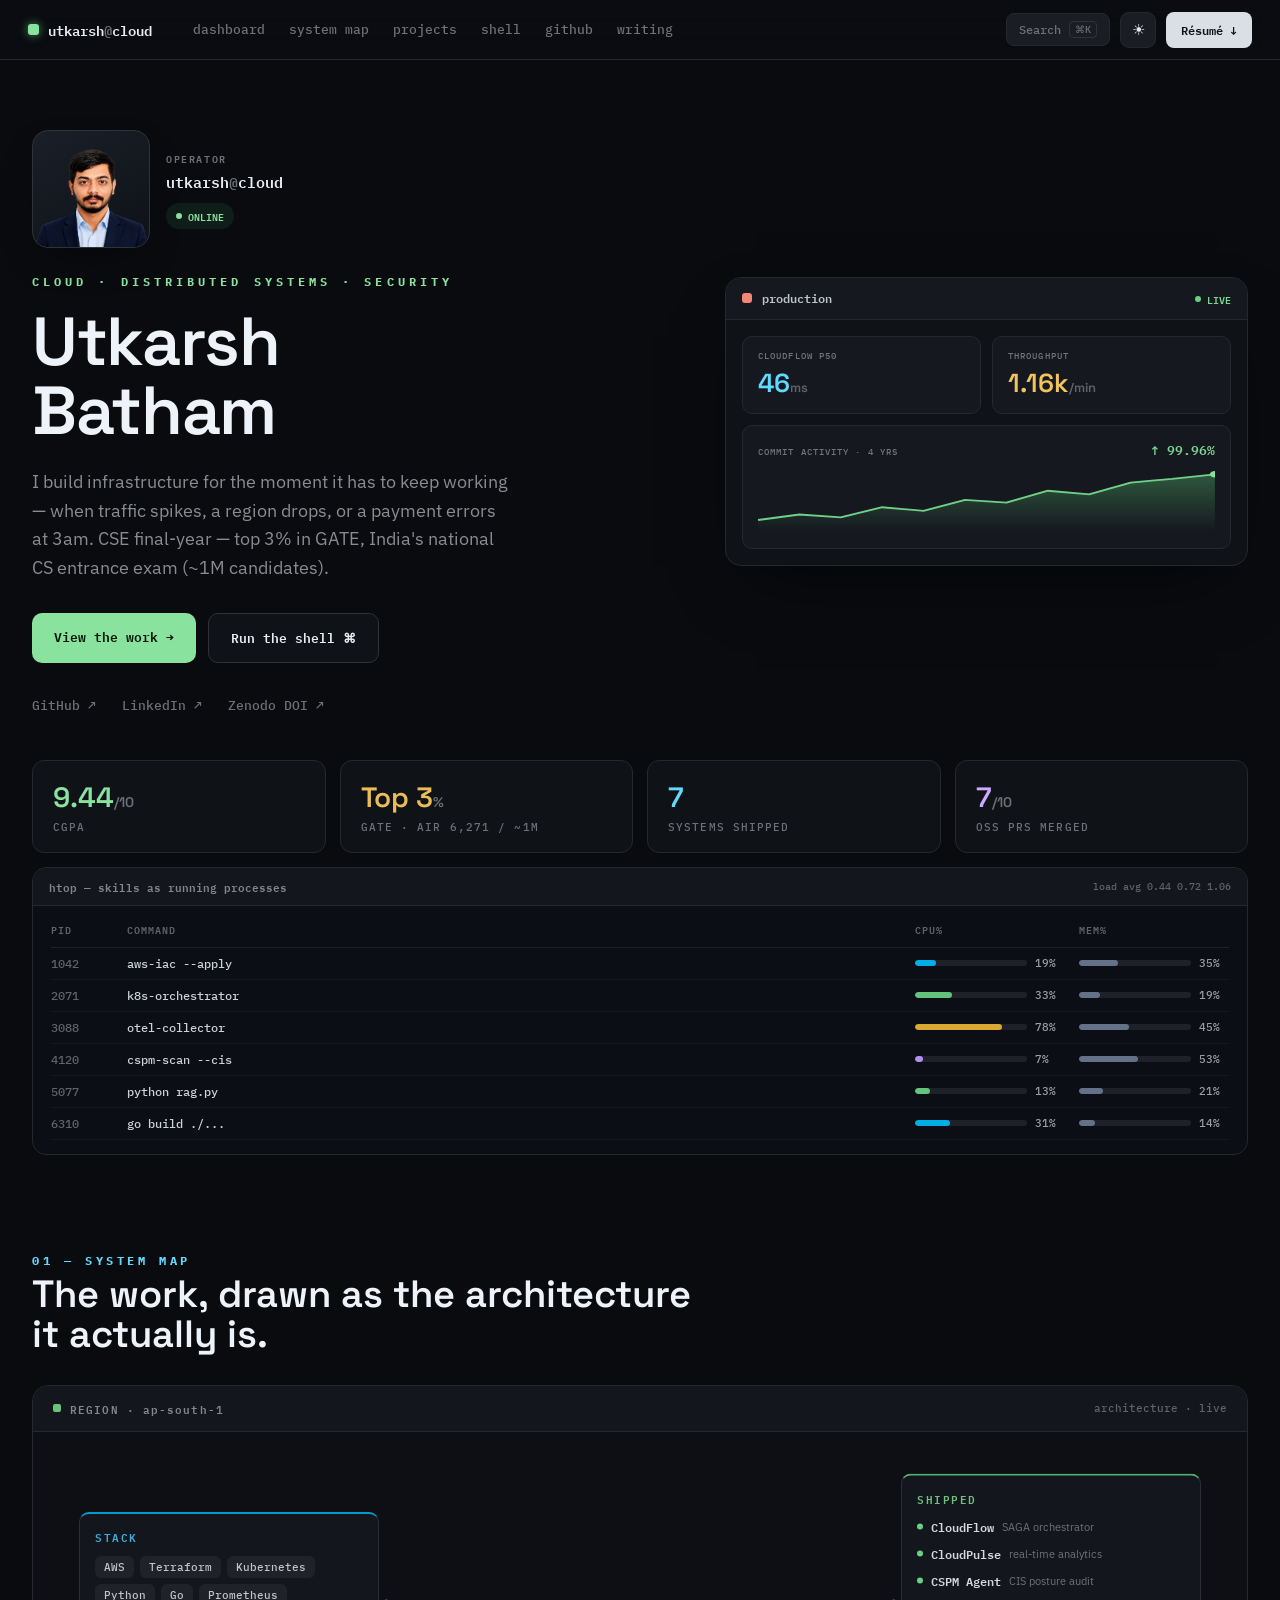
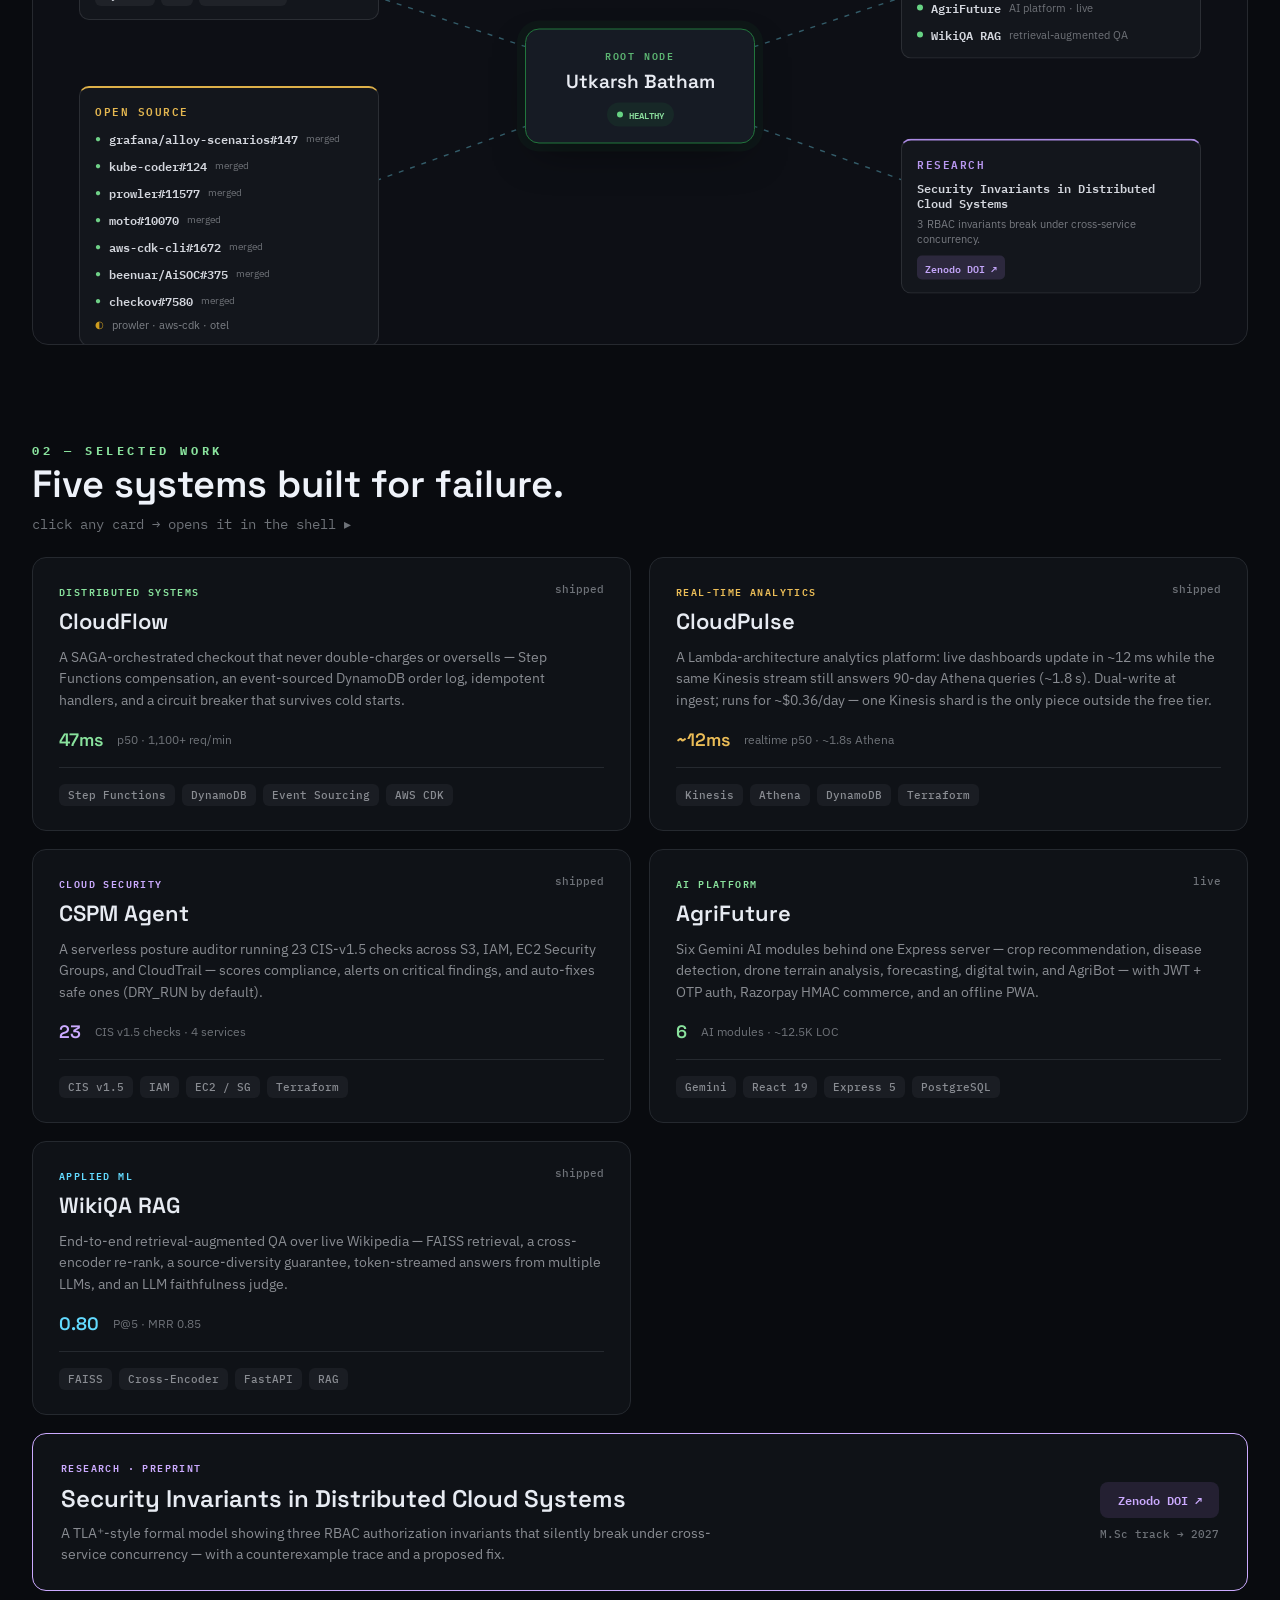
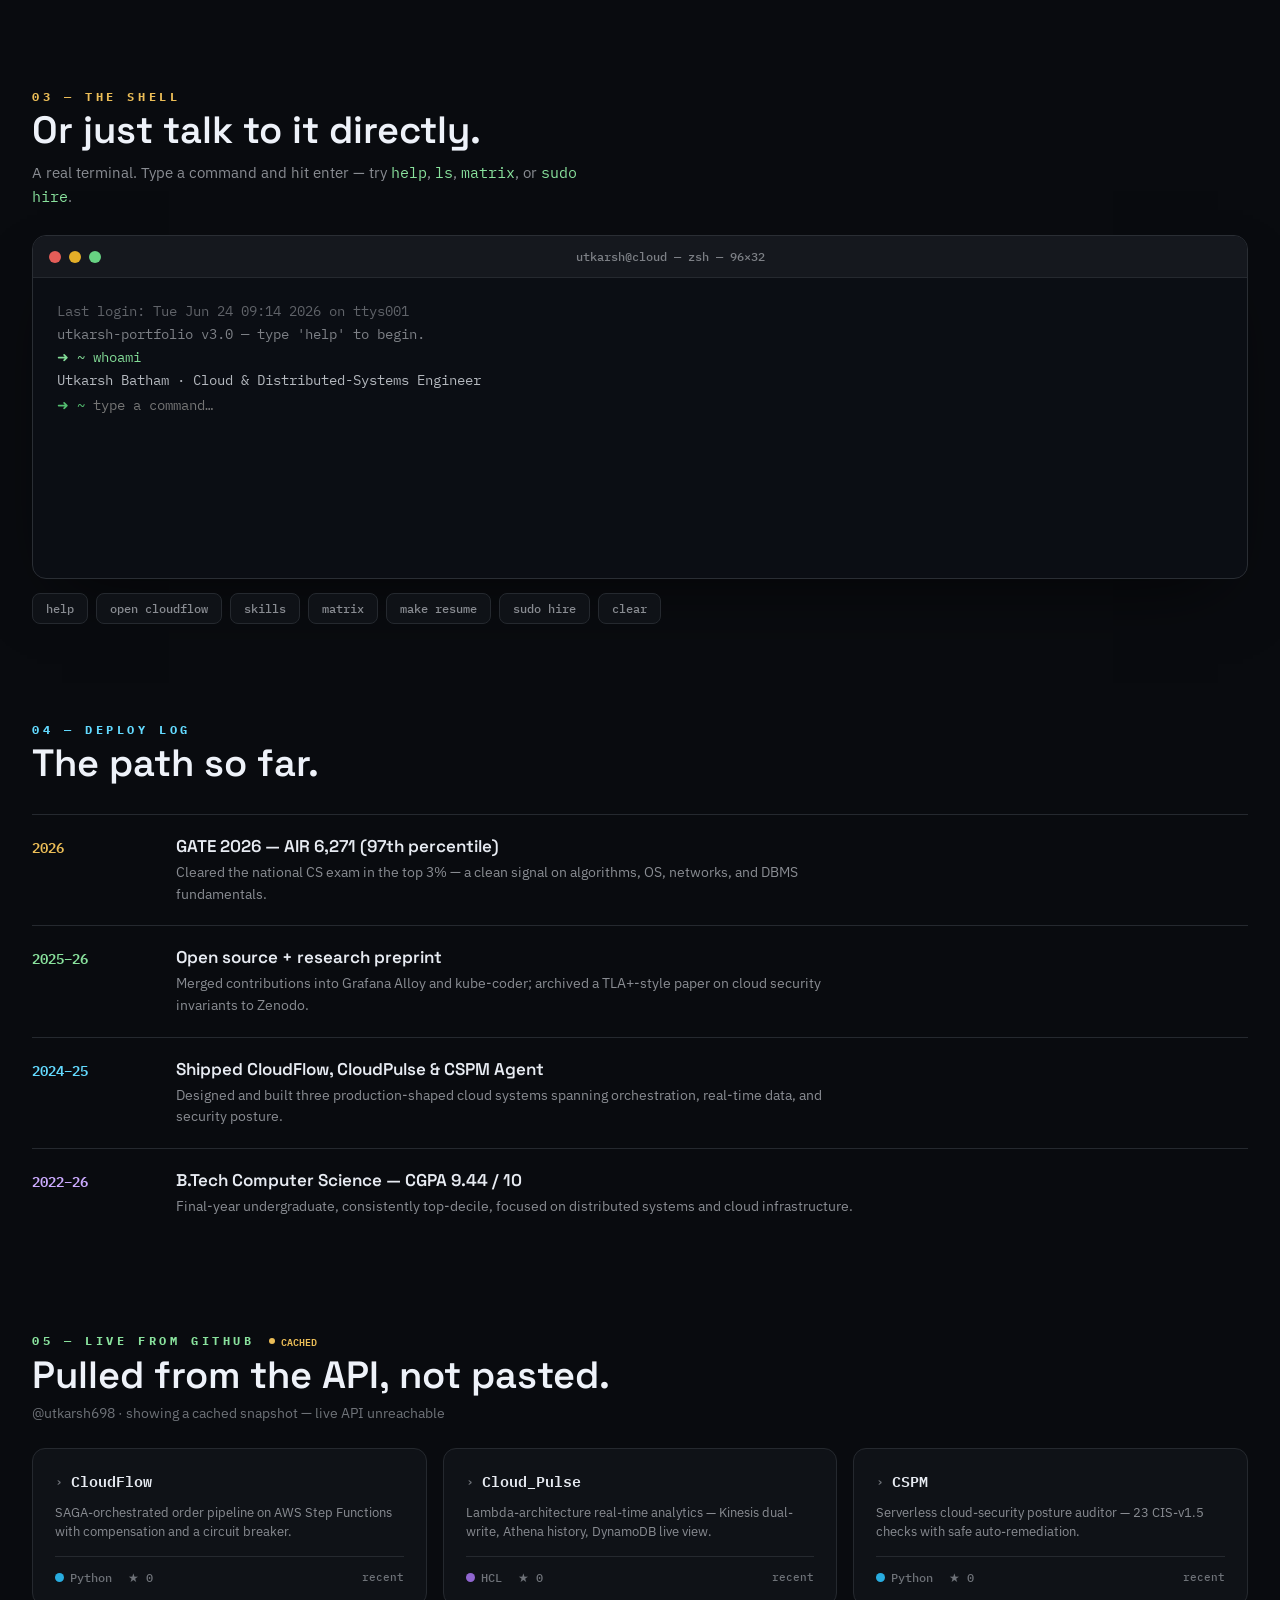
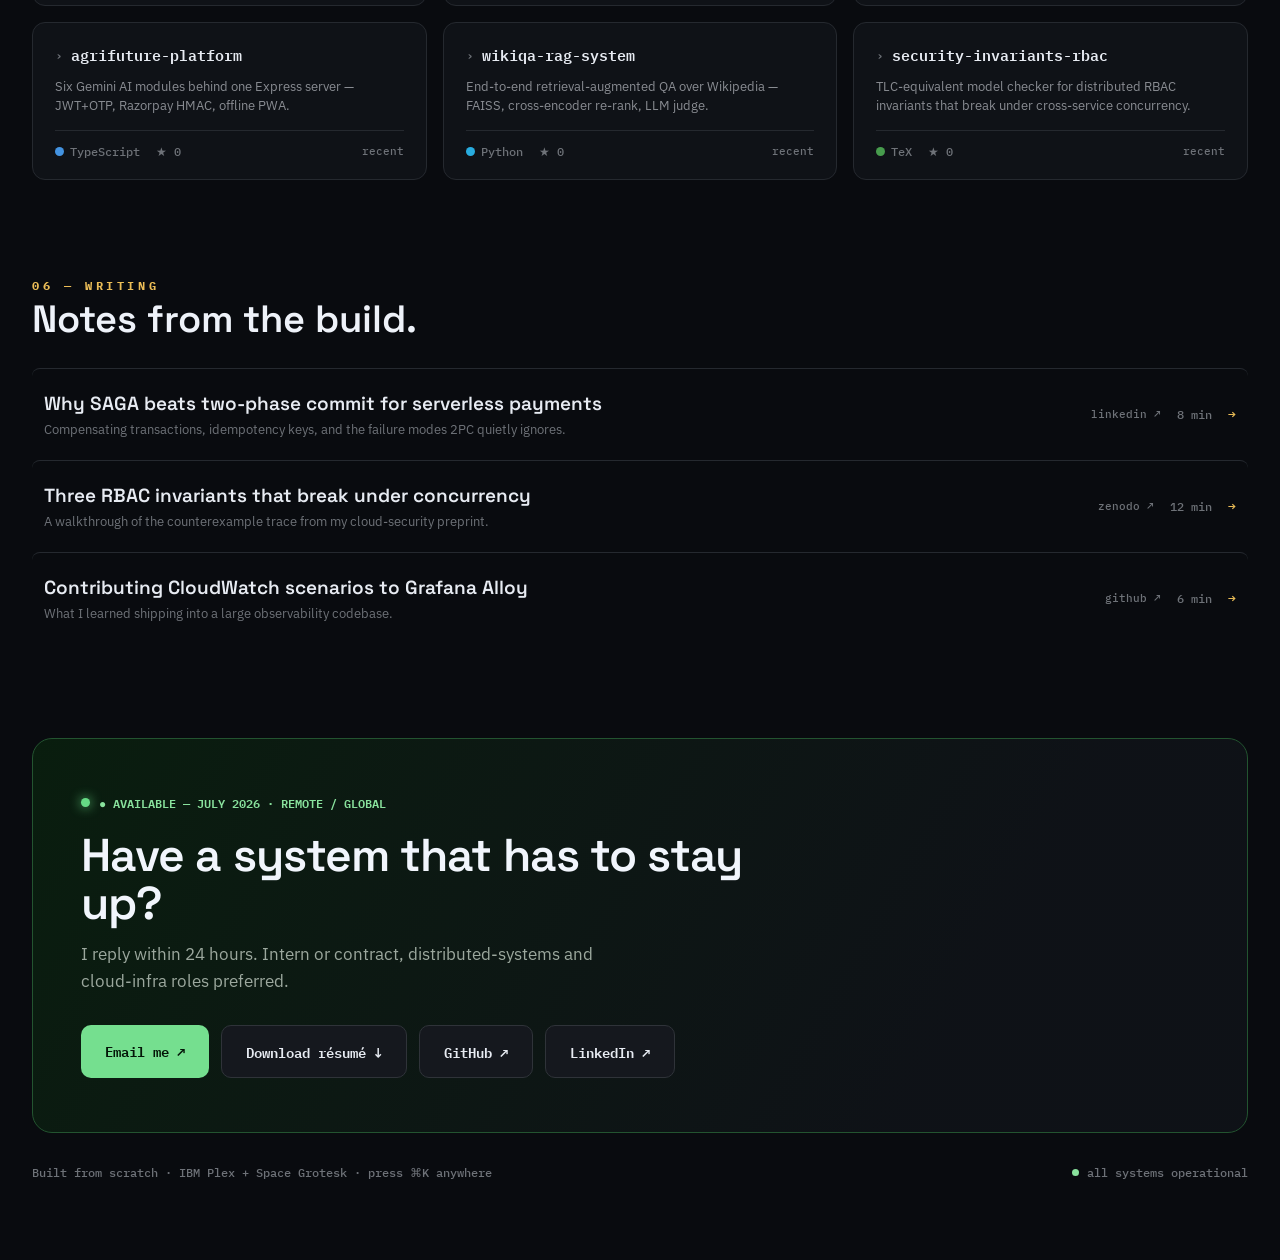
==== commit b9f51d3d: "portfolio: open hero GitHub link in new tab, filter meta-repos from live feed Hero GitHub link now m" ====
--- a/index.html
+++ b/index.html
@@ -164,7 +164,7 @@
         <a href="#shell" data-hover style="padding:13px 22px;border-radius:10px;background:var(--card);border:1px solid var(--bd2);color:var(--fg);font:600 13px 'IBM Plex Mono'">Run the shell ⌘</a>
       </div>
       <div style="display:flex;gap:26px;margin-top:34px;flex-wrap:wrap">
-        <a href="https://github.com/utkarsh698" data-hover style="font:500 13px 'IBM Plex Mono';color:var(--fg3)">GitHub ↗</a>
+        <a href="https://github.com/utkarsh698" target="_blank" rel="noopener" data-hover style="font:500 13px 'IBM Plex Mono';color:var(--fg3)">GitHub ↗</a>
         <a href="https://www.linkedin.com/in/utkarsh-batham" target="_blank" data-hover style="font:500 13px 'IBM Plex Mono';color:var(--fg3)">LinkedIn ↗</a>
         <a href="https://doi.org/10.5281/zenodo.20686317" target="_blank" data-hover style="font:500 13px 'IBM Plex Mono';color:var(--fg3)">Zenodo DOI ↗</a>
       </div>
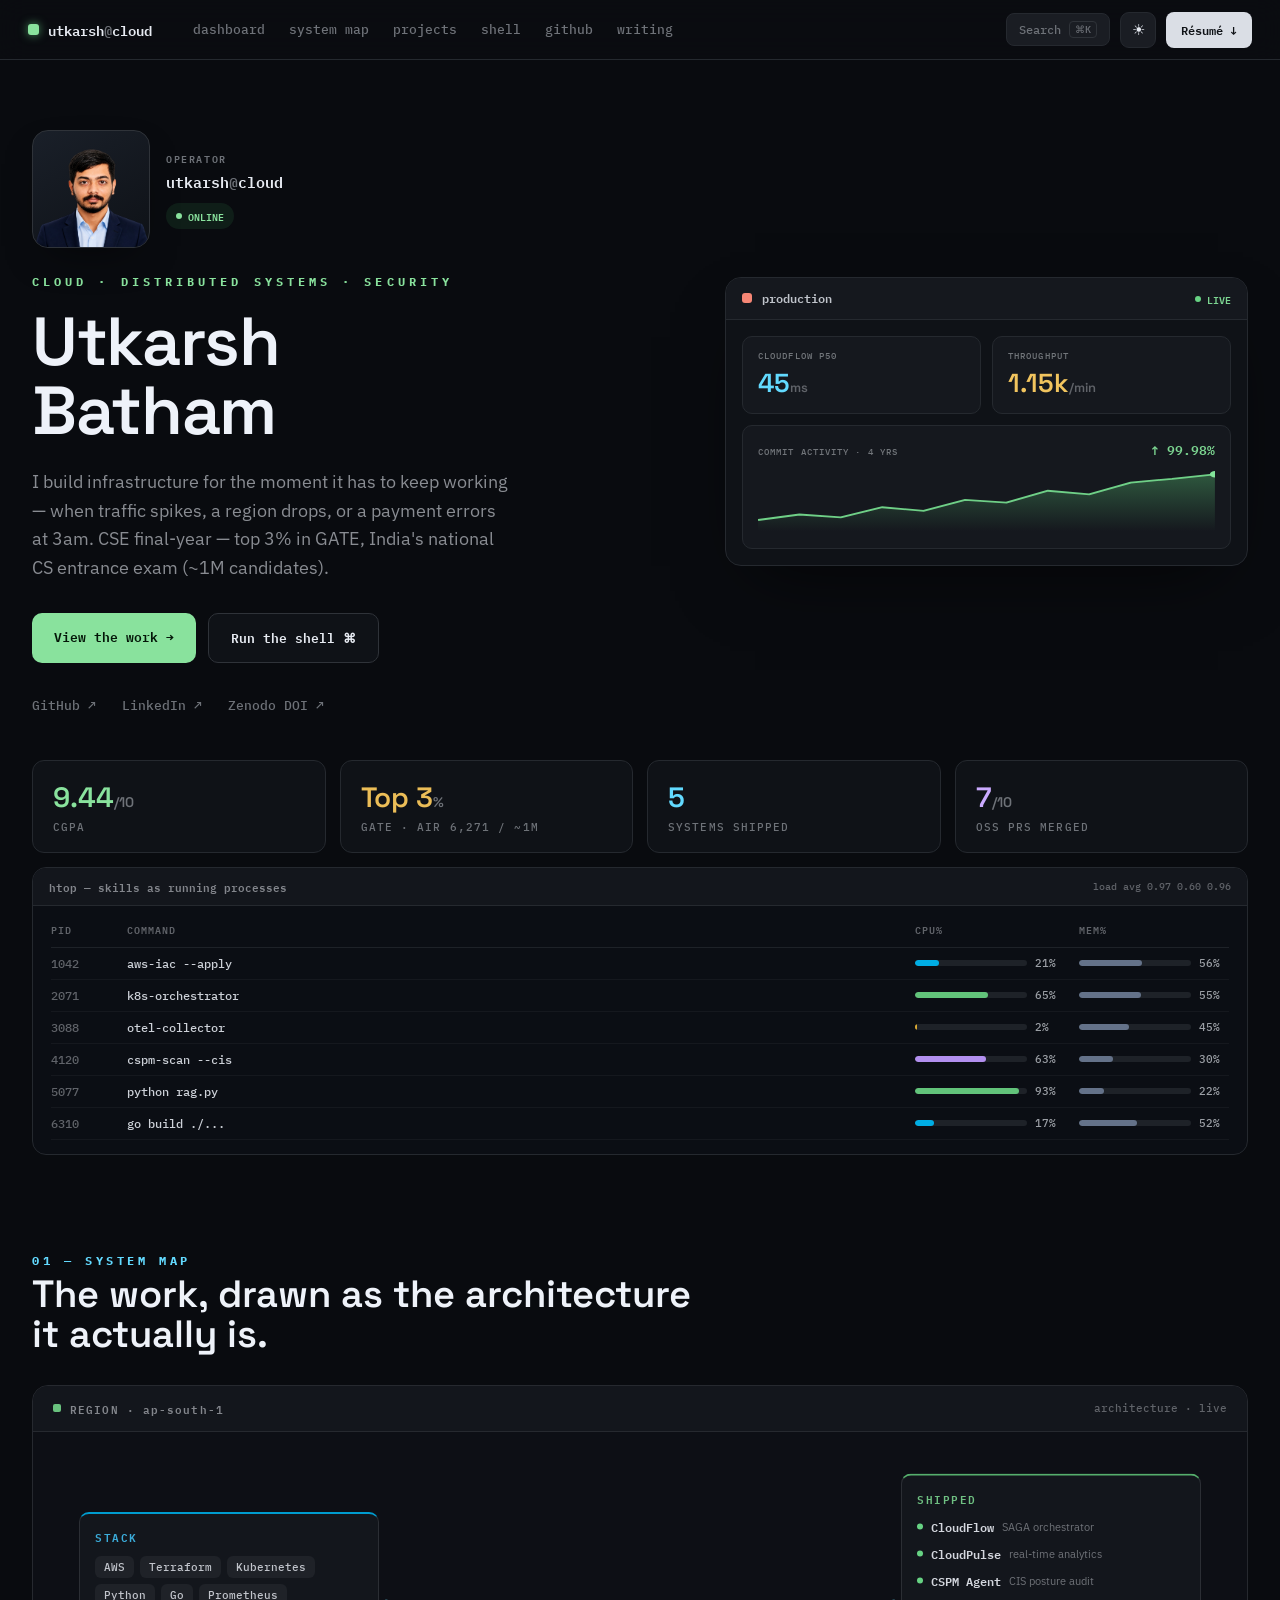
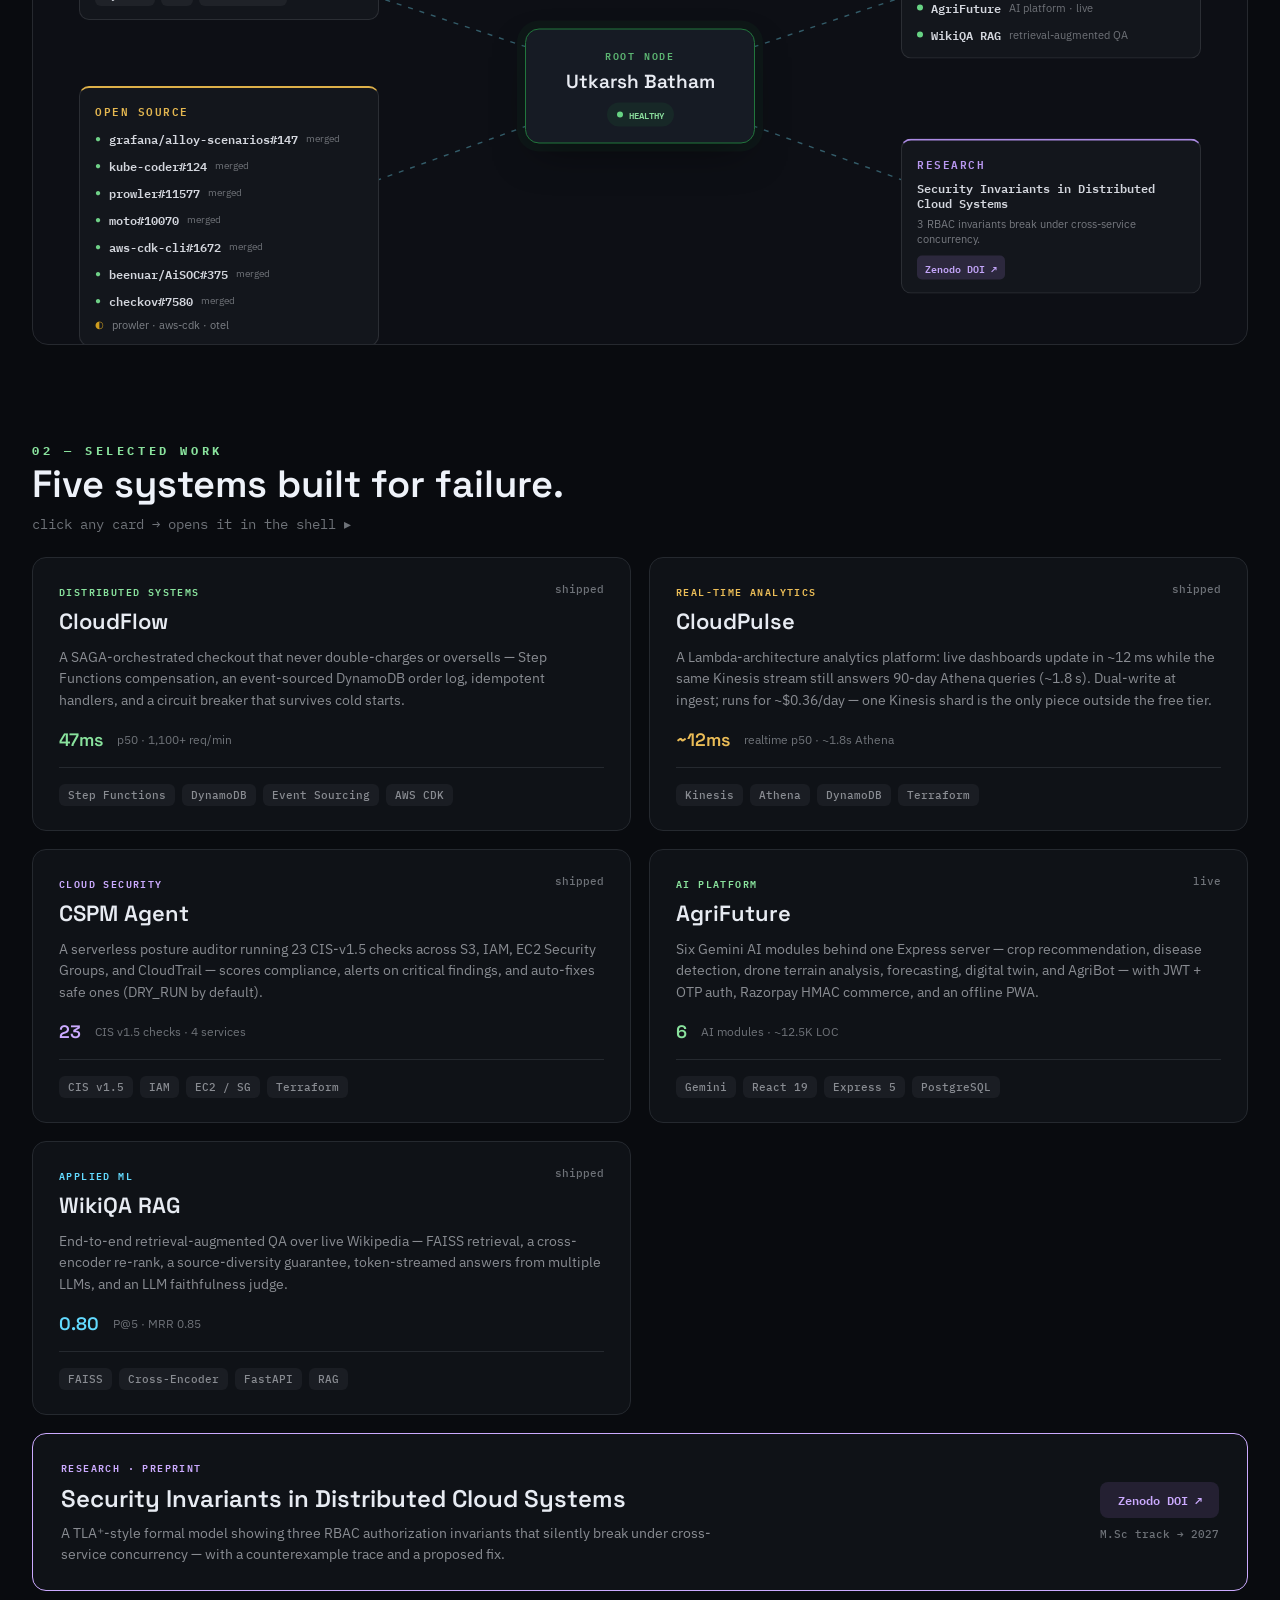
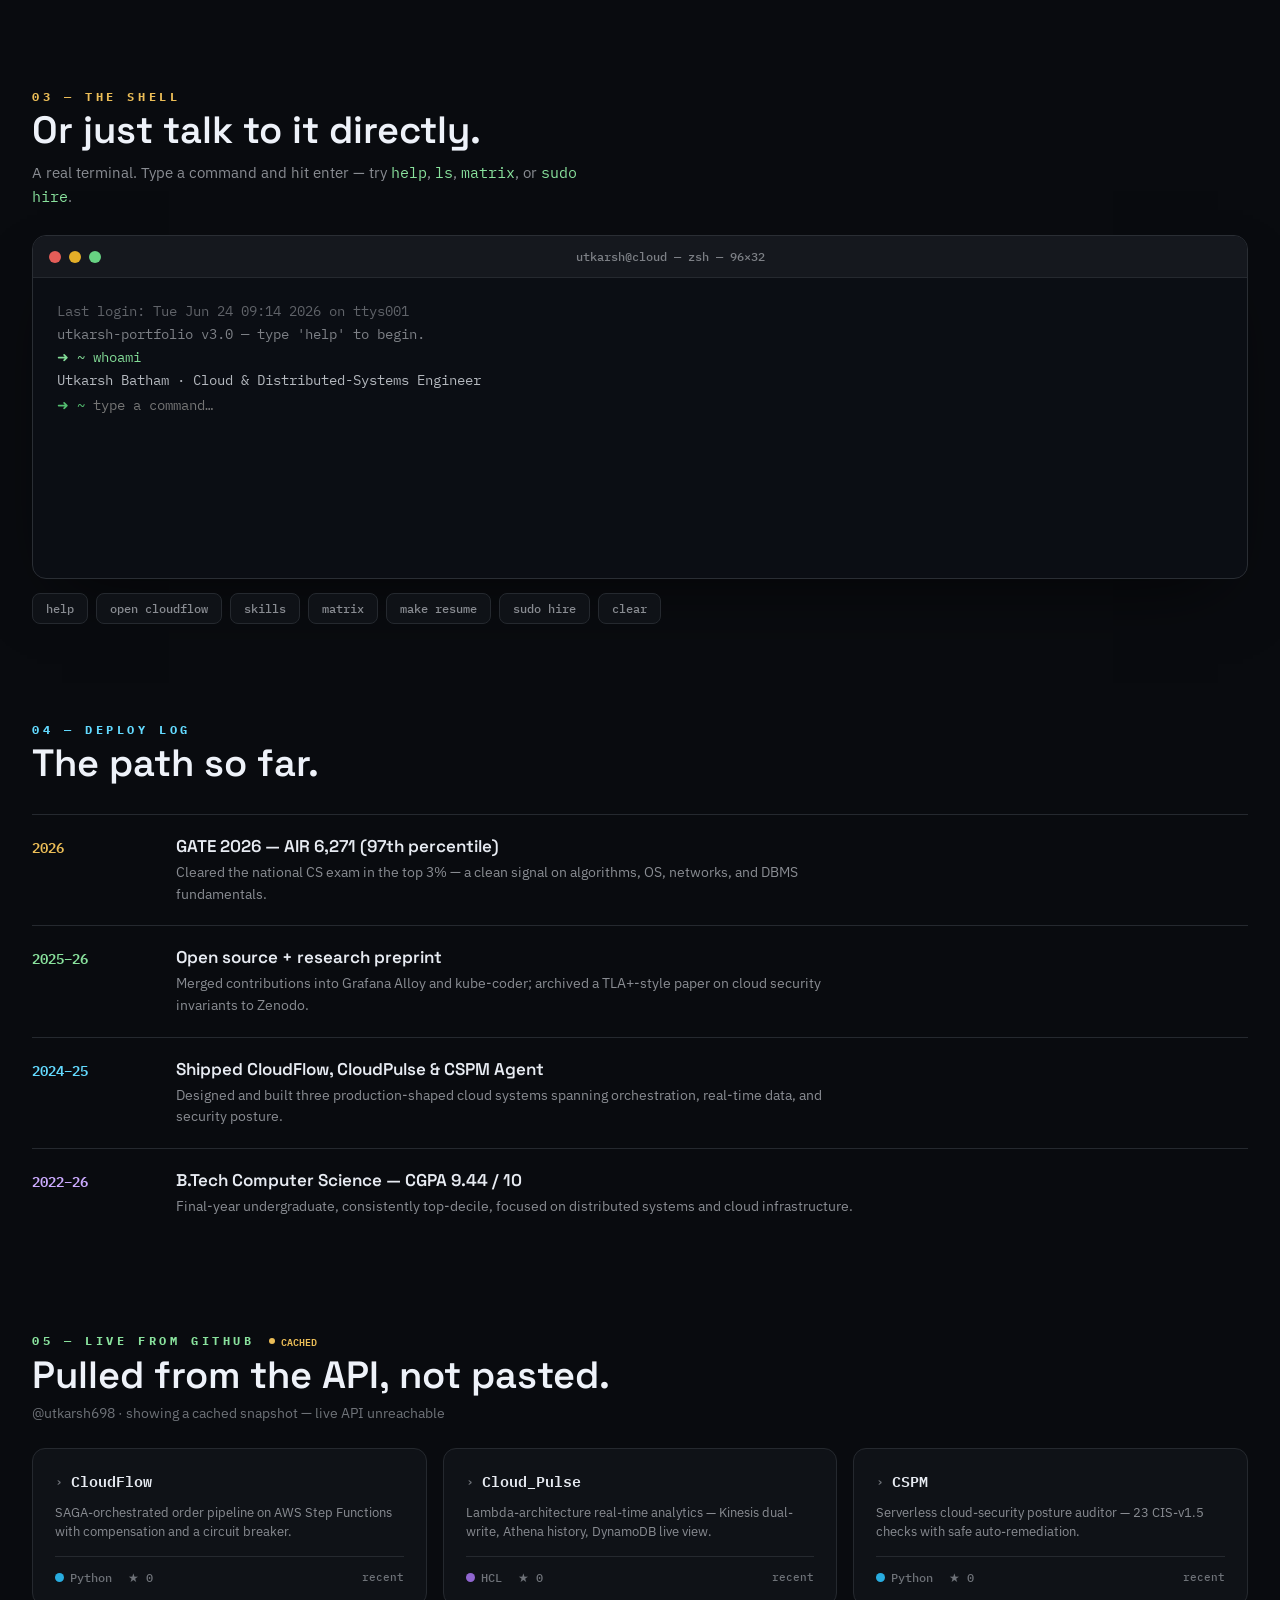
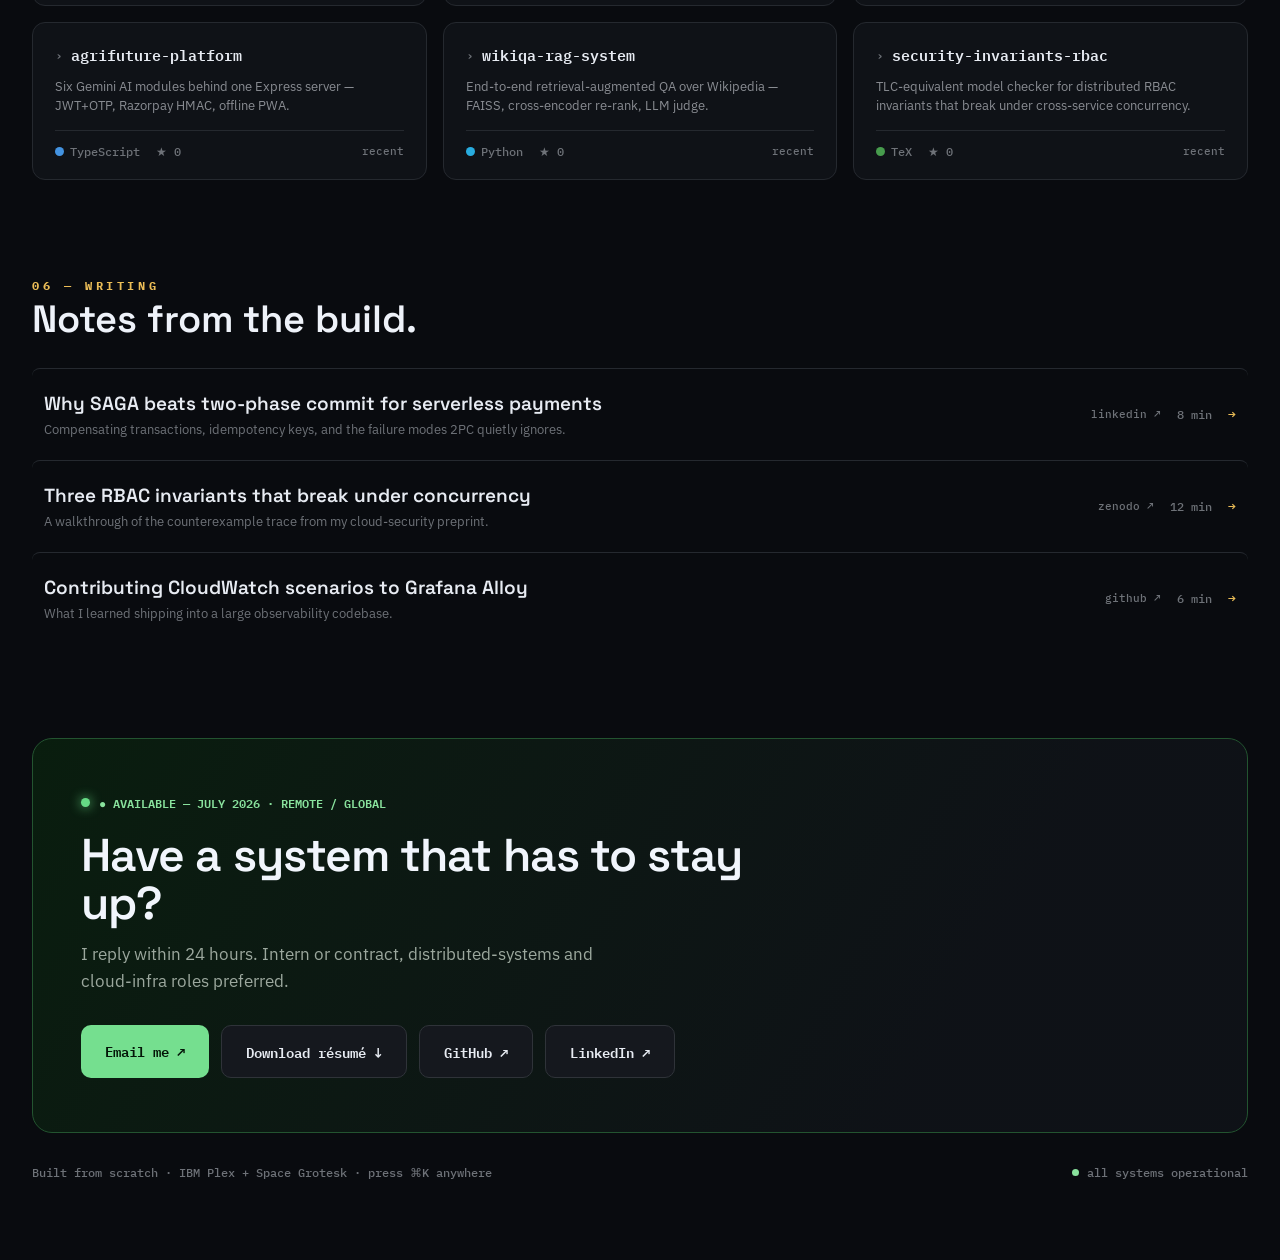
==== commit 95214cef: "portfolio: fix systems-shipped stat (7 → 5) to match project count Co-Authored-By: Claude Opus 4 <no" ====
--- a/index.html
+++ b/index.html
@@ -208,7 +208,7 @@
       <div style="font:500 11px 'IBM Plex Mono';letter-spacing:.1em;text-transform:uppercase;color:var(--fg3);margin-top:5px">GATE · AIR 6,271 / ~1M</div>
     </div>
     <div style="background:var(--card);border:1px solid var(--bd);border-radius:12px;padding:18px 20px">
-      <div style="font:600 28px 'Space Grotesk';color:var(--acc-blue)">7</div>
+      <div style="font:600 28px 'Space Grotesk';color:var(--acc-blue)">5</div>
       <div style="font:500 11px 'IBM Plex Mono';letter-spacing:.1em;text-transform:uppercase;color:var(--fg3);margin-top:5px">Systems shipped</div>
     </div>
     <div style="background:var(--card);border:1px solid var(--bd);border-radius:12px;padding:18px 20px">
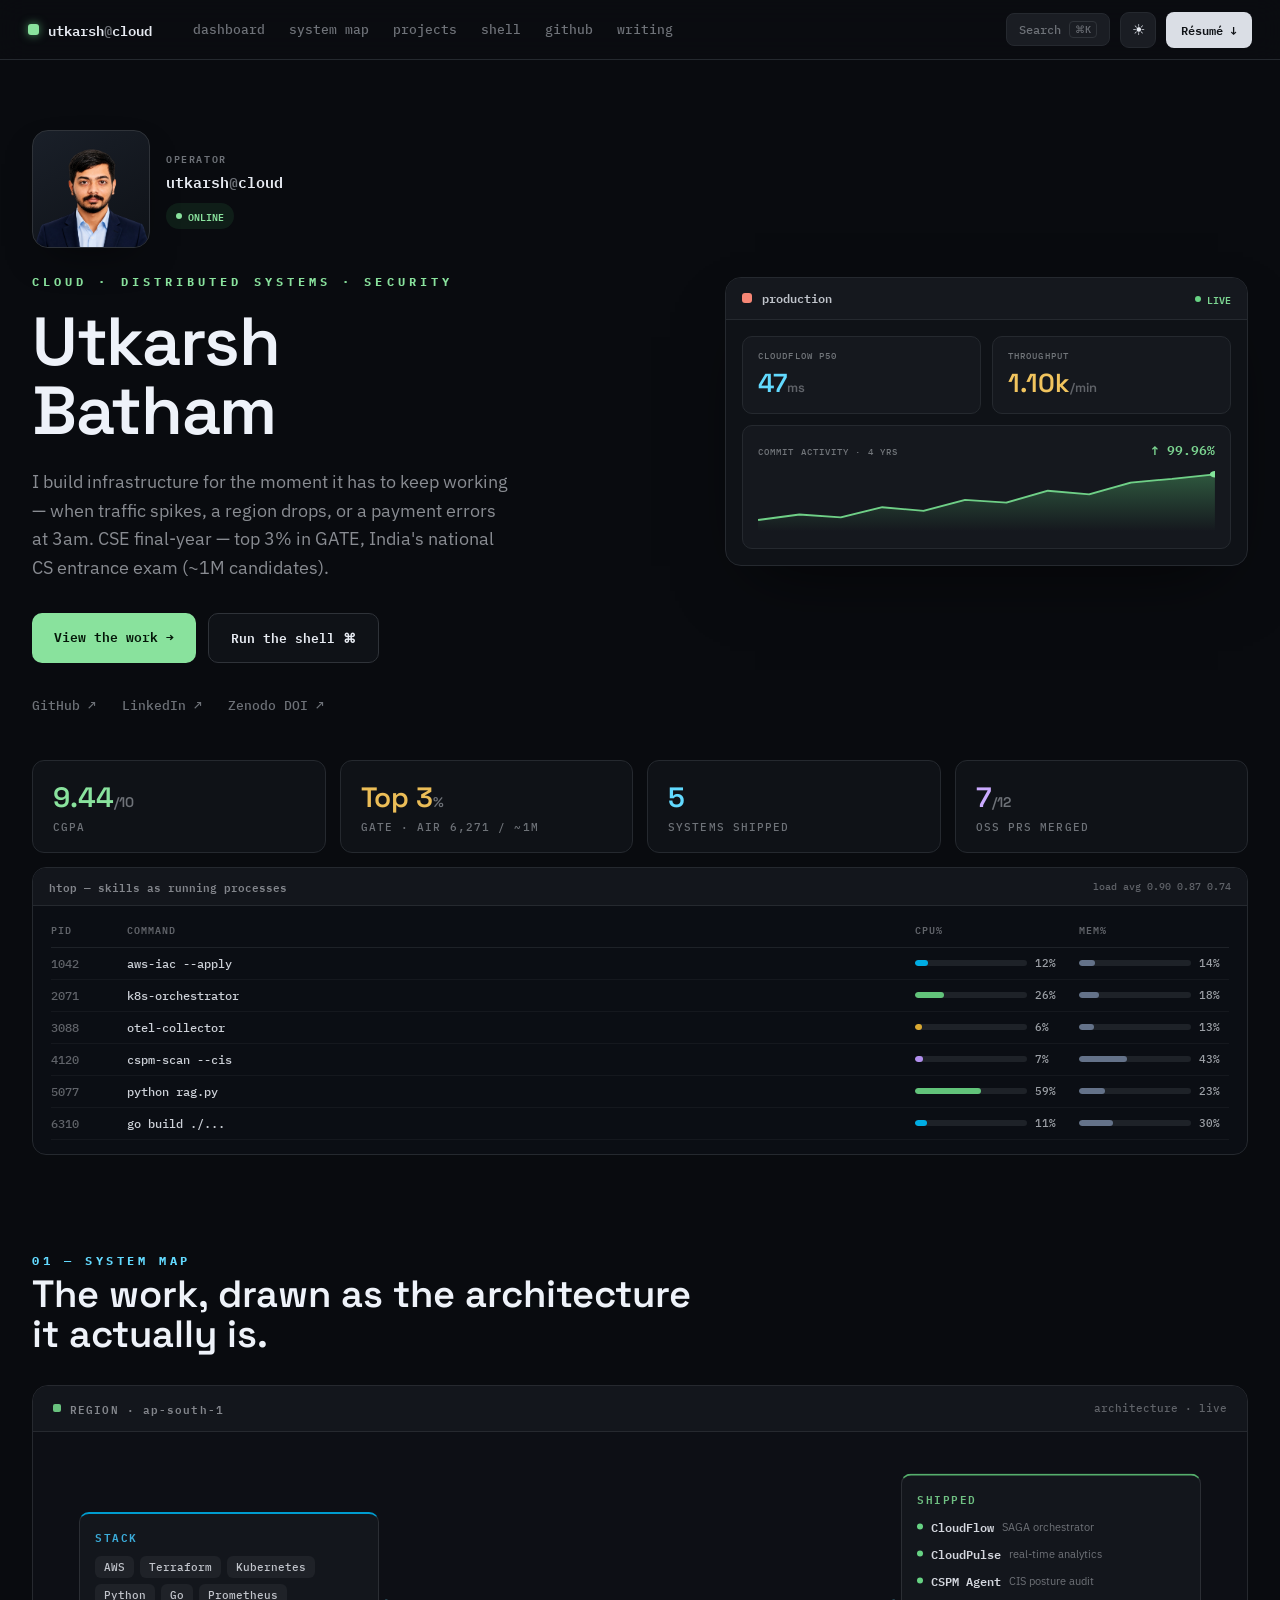
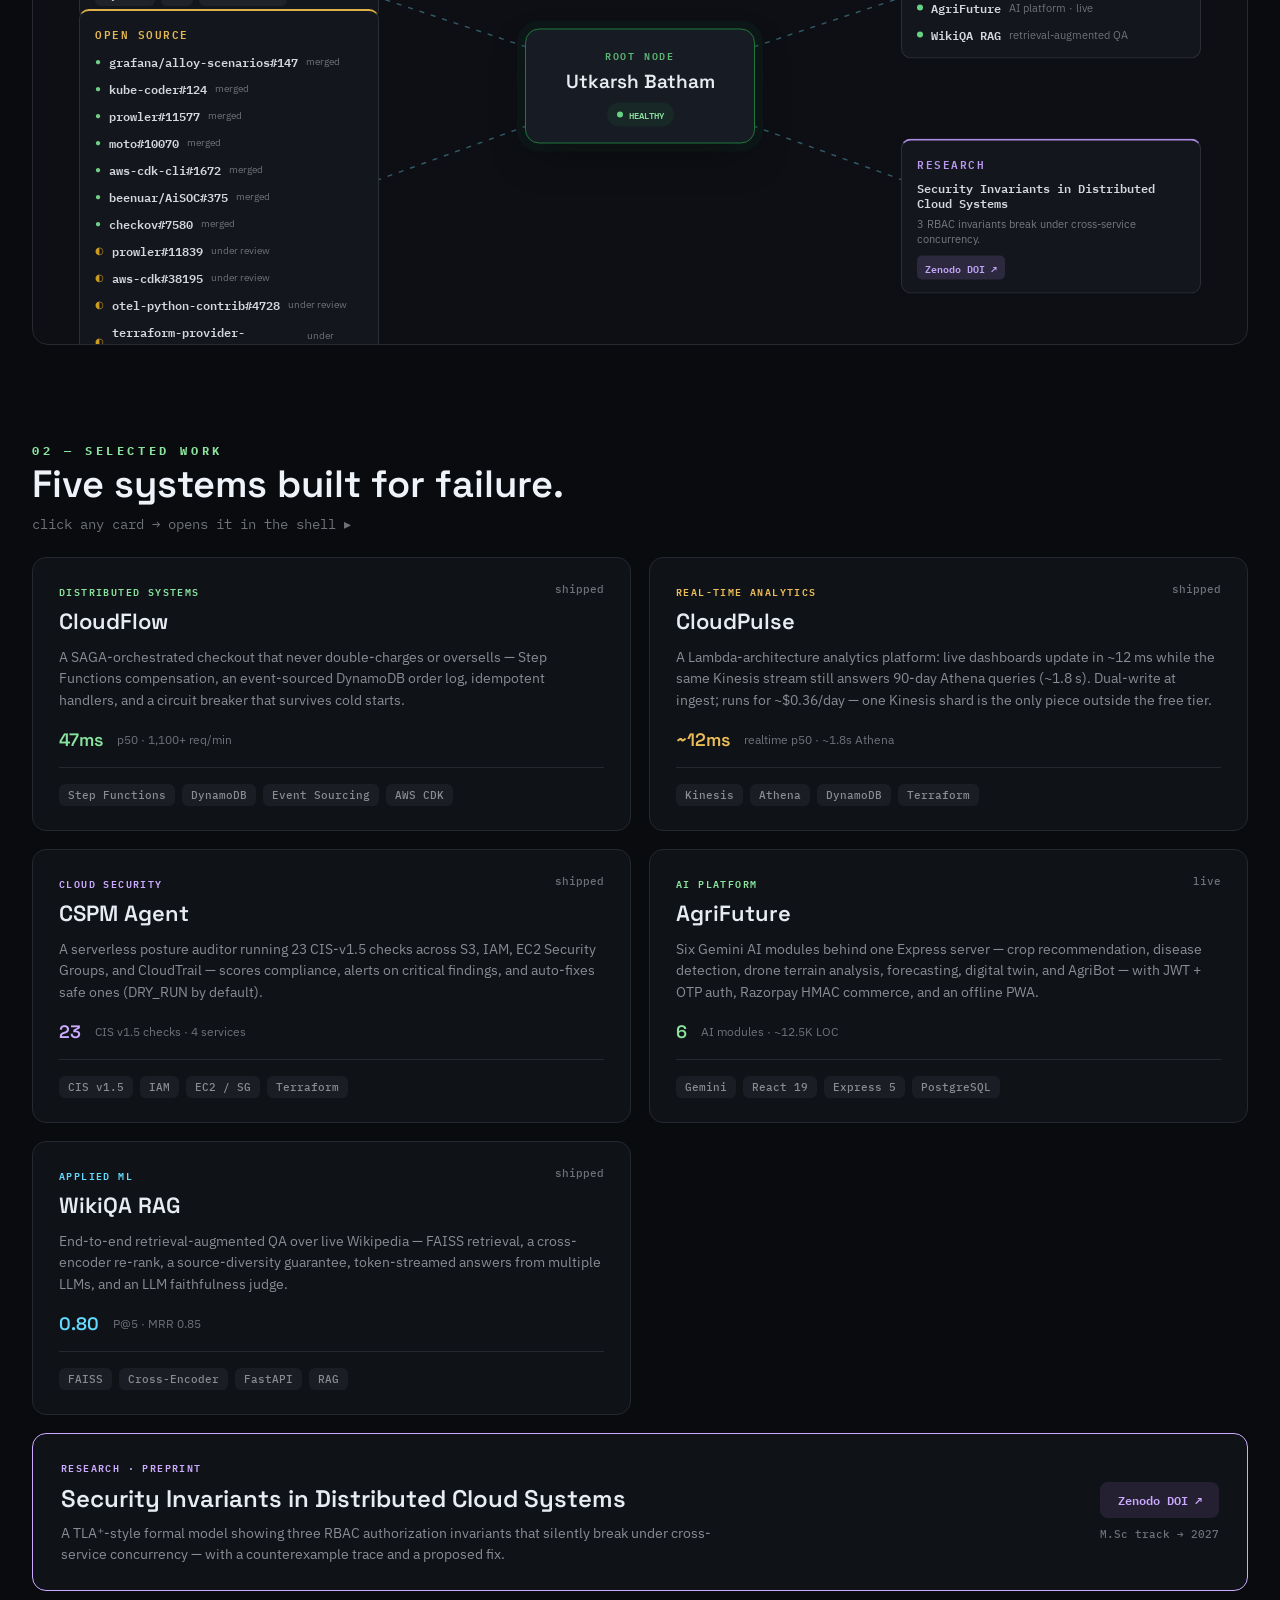
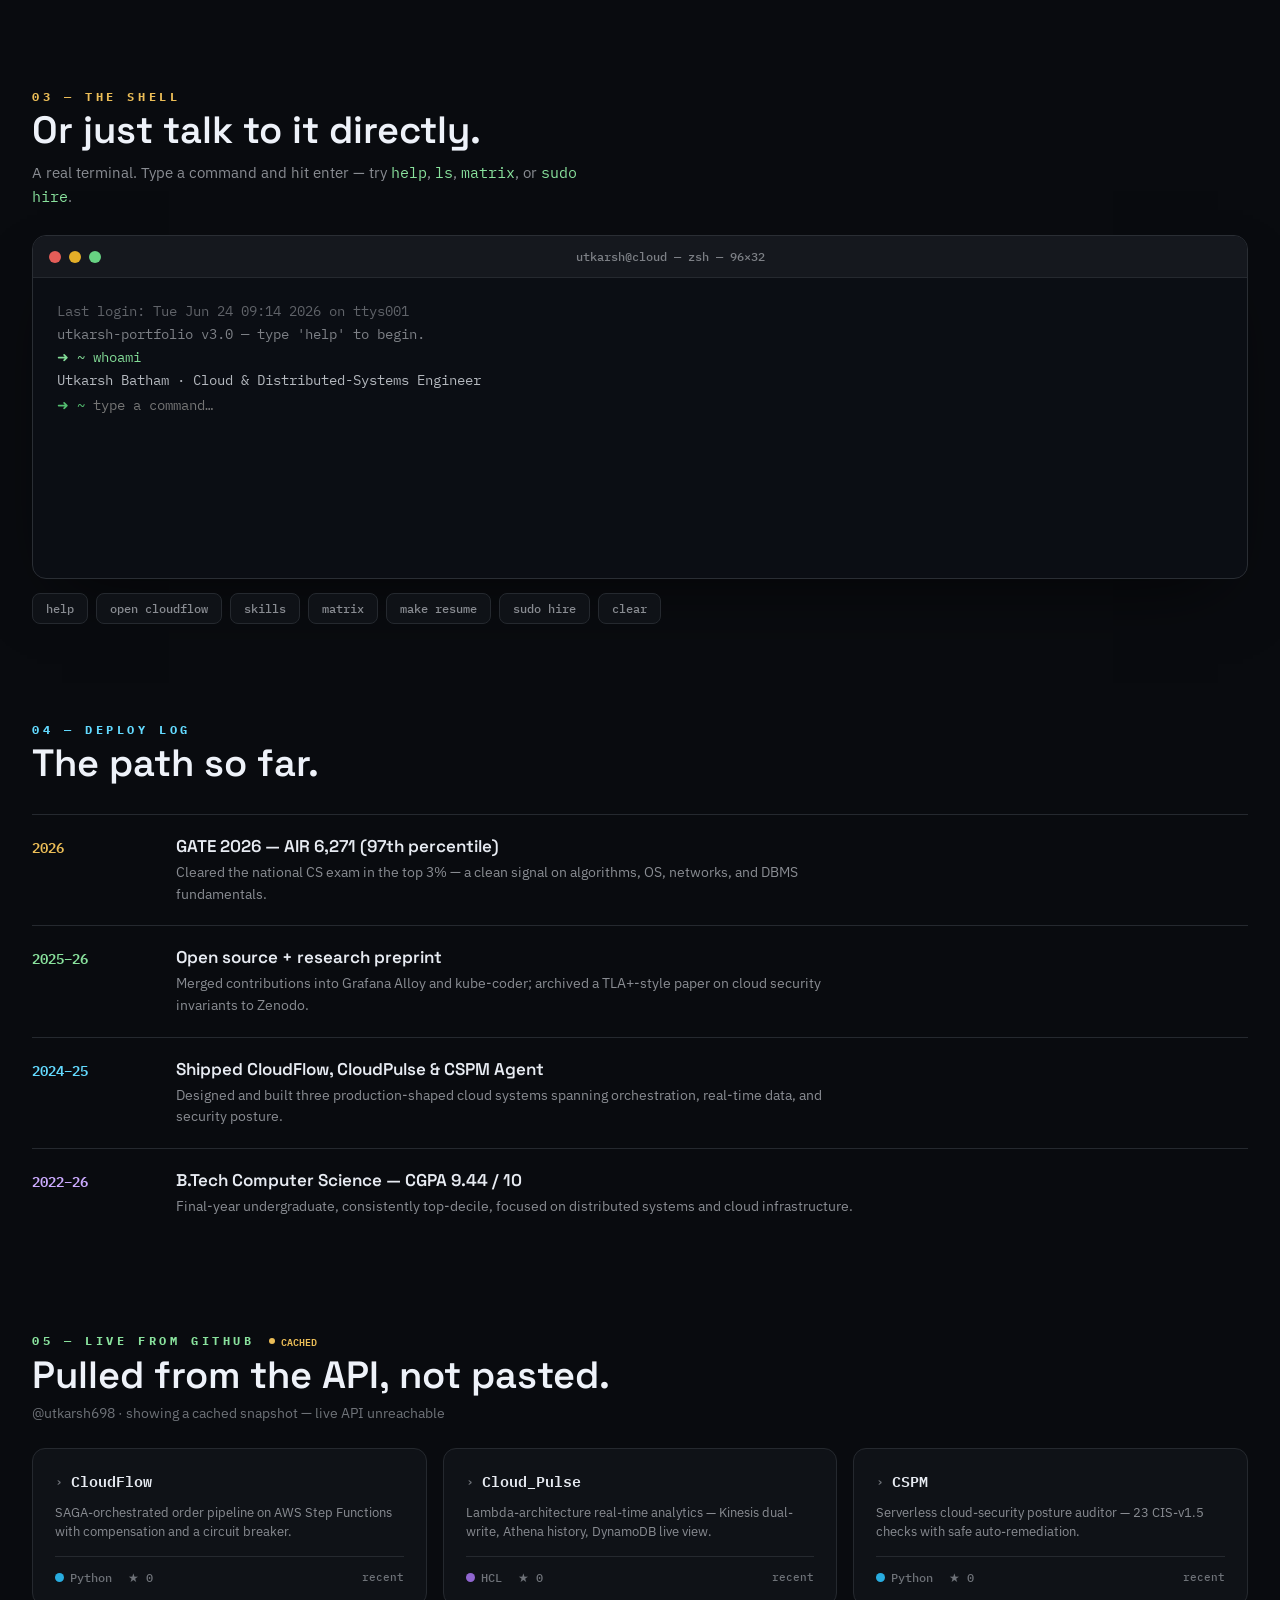
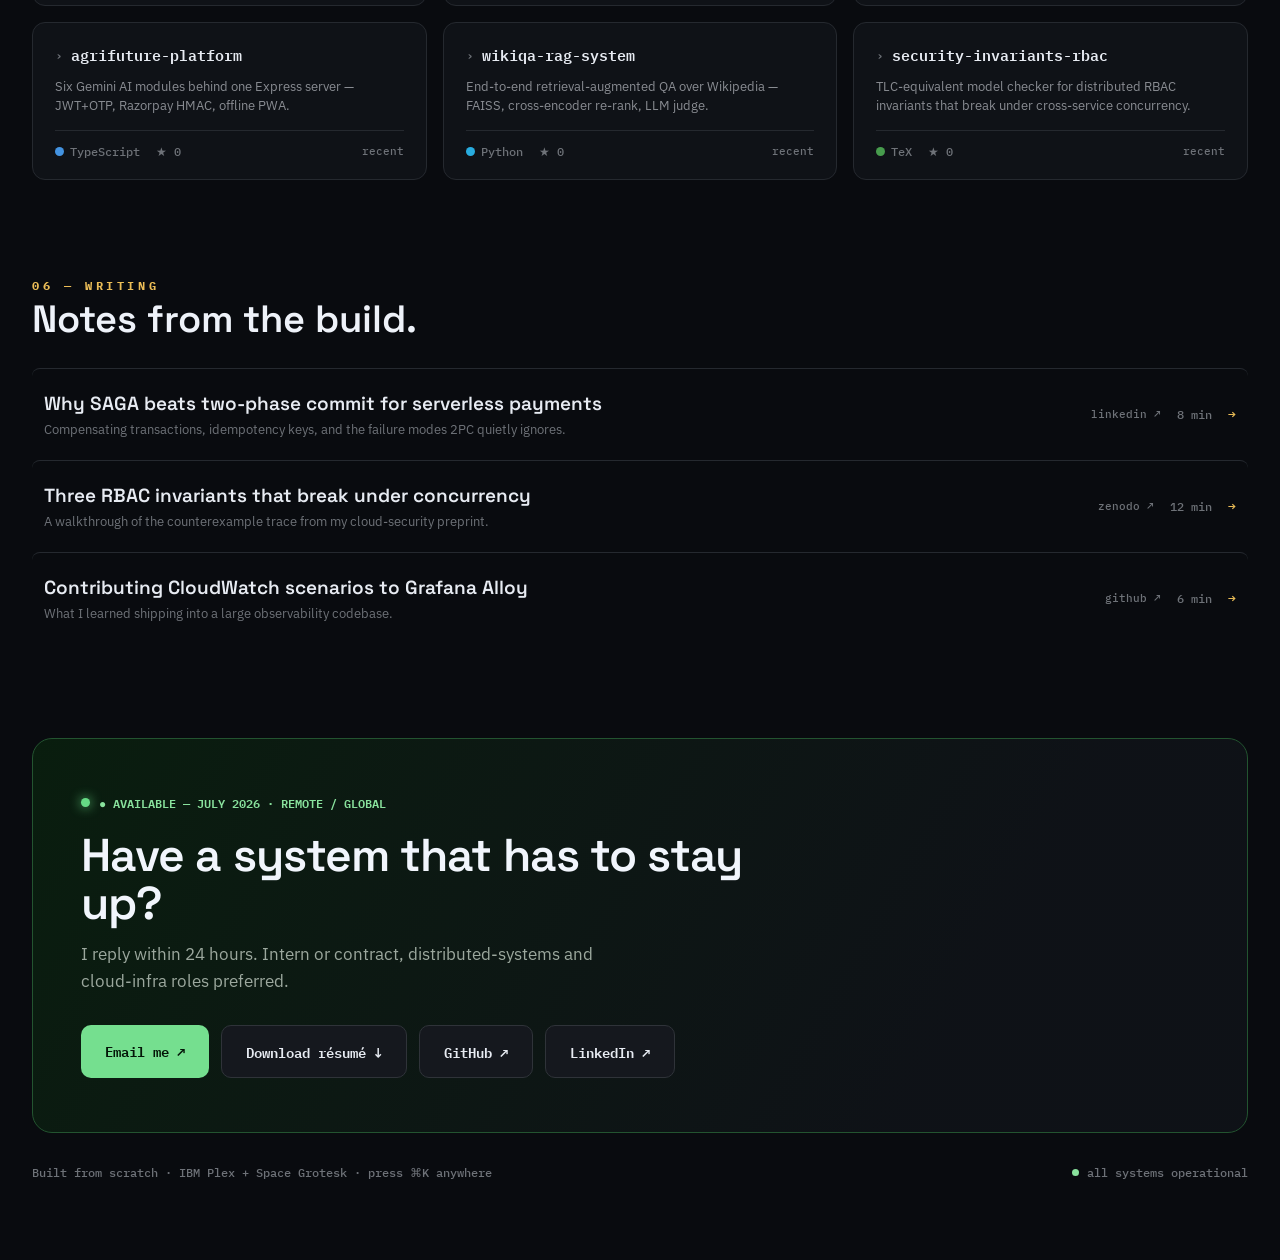
==== commit fb4992c2: "portfolio: refresh OSS PRs — 7 merged / 12 total, list 5 under review" ====
--- a/index.html
+++ b/index.html
@@ -212,7 +212,7 @@
       <div style="font:500 11px 'IBM Plex Mono';letter-spacing:.1em;text-transform:uppercase;color:var(--fg3);margin-top:5px">Systems shipped</div>
     </div>
     <div style="background:var(--card);border:1px solid var(--bd);border-radius:12px;padding:18px 20px">
-      <div style="font:600 28px 'Space Grotesk';color:var(--acc-purple)">7<span style="font-size:14px;color:var(--fg3)">/10</span></div>
+      <div style="font:600 28px 'Space Grotesk';color:var(--acc-purple)">7<span style="font-size:14px;color:var(--fg3)">/12</span></div>
       <div style="font:500 11px 'IBM Plex Mono';letter-spacing:.1em;text-transform:uppercase;color:var(--fg3);margin-top:5px">OSS PRs merged</div>
     </div>
   </div>
@@ -278,7 +278,11 @@
         <div style="display:flex;align-items:center;gap:8px"><span style="color:oklch(0.78 0.14 150);font-size:10px">●</span><span style="font:600 12px 'IBM Plex Mono';color:oklch(0.88 0.01 265)">aws-cdk-cli#1672</span><span style="font:400 10px 'IBM Plex Sans';color:oklch(0.55 0.01 265)">merged</span></div>
         <div style="display:flex;align-items:center;gap:8px"><span style="color:oklch(0.78 0.14 150);font-size:10px">●</span><span style="font:600 12px 'IBM Plex Mono';color:oklch(0.88 0.01 265)">beenuar/AiSOC#375</span><span style="font:400 10px 'IBM Plex Sans';color:oklch(0.55 0.01 265)">merged</span></div>
         <div style="display:flex;align-items:center;gap:8px"><span style="color:oklch(0.78 0.14 150);font-size:10px">●</span><span style="font:600 12px 'IBM Plex Mono';color:oklch(0.88 0.01 265)">checkov#7580</span><span style="font:400 10px 'IBM Plex Sans';color:oklch(0.55 0.01 265)">merged</span></div>
-        <div style="display:flex;align-items:center;gap:8px"><span style="color:oklch(0.72 0.14 85);font-size:10px">◐</span><span style="font:400 11px 'IBM Plex Sans';color:oklch(0.6 0.01 265)">prowler · aws-cdk · otel</span></div>
+        <div style="display:flex;align-items:center;gap:8px"><span style="color:oklch(0.72 0.14 85);font-size:10px">◐</span><span style="font:600 12px 'IBM Plex Mono';color:oklch(0.88 0.01 265)">prowler#11839</span><span style="font:400 10px 'IBM Plex Sans';color:oklch(0.55 0.01 265)">under review</span></div>
+        <div style="display:flex;align-items:center;gap:8px"><span style="color:oklch(0.72 0.14 85);font-size:10px">◐</span><span style="font:600 12px 'IBM Plex Mono';color:oklch(0.88 0.01 265)">aws-cdk#38195</span><span style="font:400 10px 'IBM Plex Sans';color:oklch(0.55 0.01 265)">under review</span></div>
+        <div style="display:flex;align-items:center;gap:8px"><span style="color:oklch(0.72 0.14 85);font-size:10px">◐</span><span style="font:600 12px 'IBM Plex Mono';color:oklch(0.88 0.01 265)">otel-python-contrib#4728</span><span style="font:400 10px 'IBM Plex Sans';color:oklch(0.55 0.01 265)">under review</span></div>
+        <div style="display:flex;align-items:center;gap:8px"><span style="color:oklch(0.72 0.14 85);font-size:10px">◐</span><span style="font:600 12px 'IBM Plex Mono';color:oklch(0.88 0.01 265)">terraform-provider-aws#48907</span><span style="font:400 10px 'IBM Plex Sans';color:oklch(0.55 0.01 265)">under review</span></div>
+        <div style="display:flex;align-items:center;gap:8px"><span style="color:oklch(0.72 0.14 85);font-size:10px">◐</span><span style="font:600 12px 'IBM Plex Mono';color:oklch(0.88 0.01 265)">terraform-provider-aws#48908</span><span style="font:400 10px 'IBM Plex Sans';color:oklch(0.55 0.01 265)">under review</span></div>
       </div>
     </div>
     <div class="sysmap-node" style="position:absolute;right:46px;top:430px;transform:translateY(-50%);width:300px;z-index:3;background:oklch(0.2 0.012 265);border:1px solid oklch(0.3 0.012 265);border-top:2px solid oklch(0.7 0.13 300);border-radius:10px;padding:13px 15px">
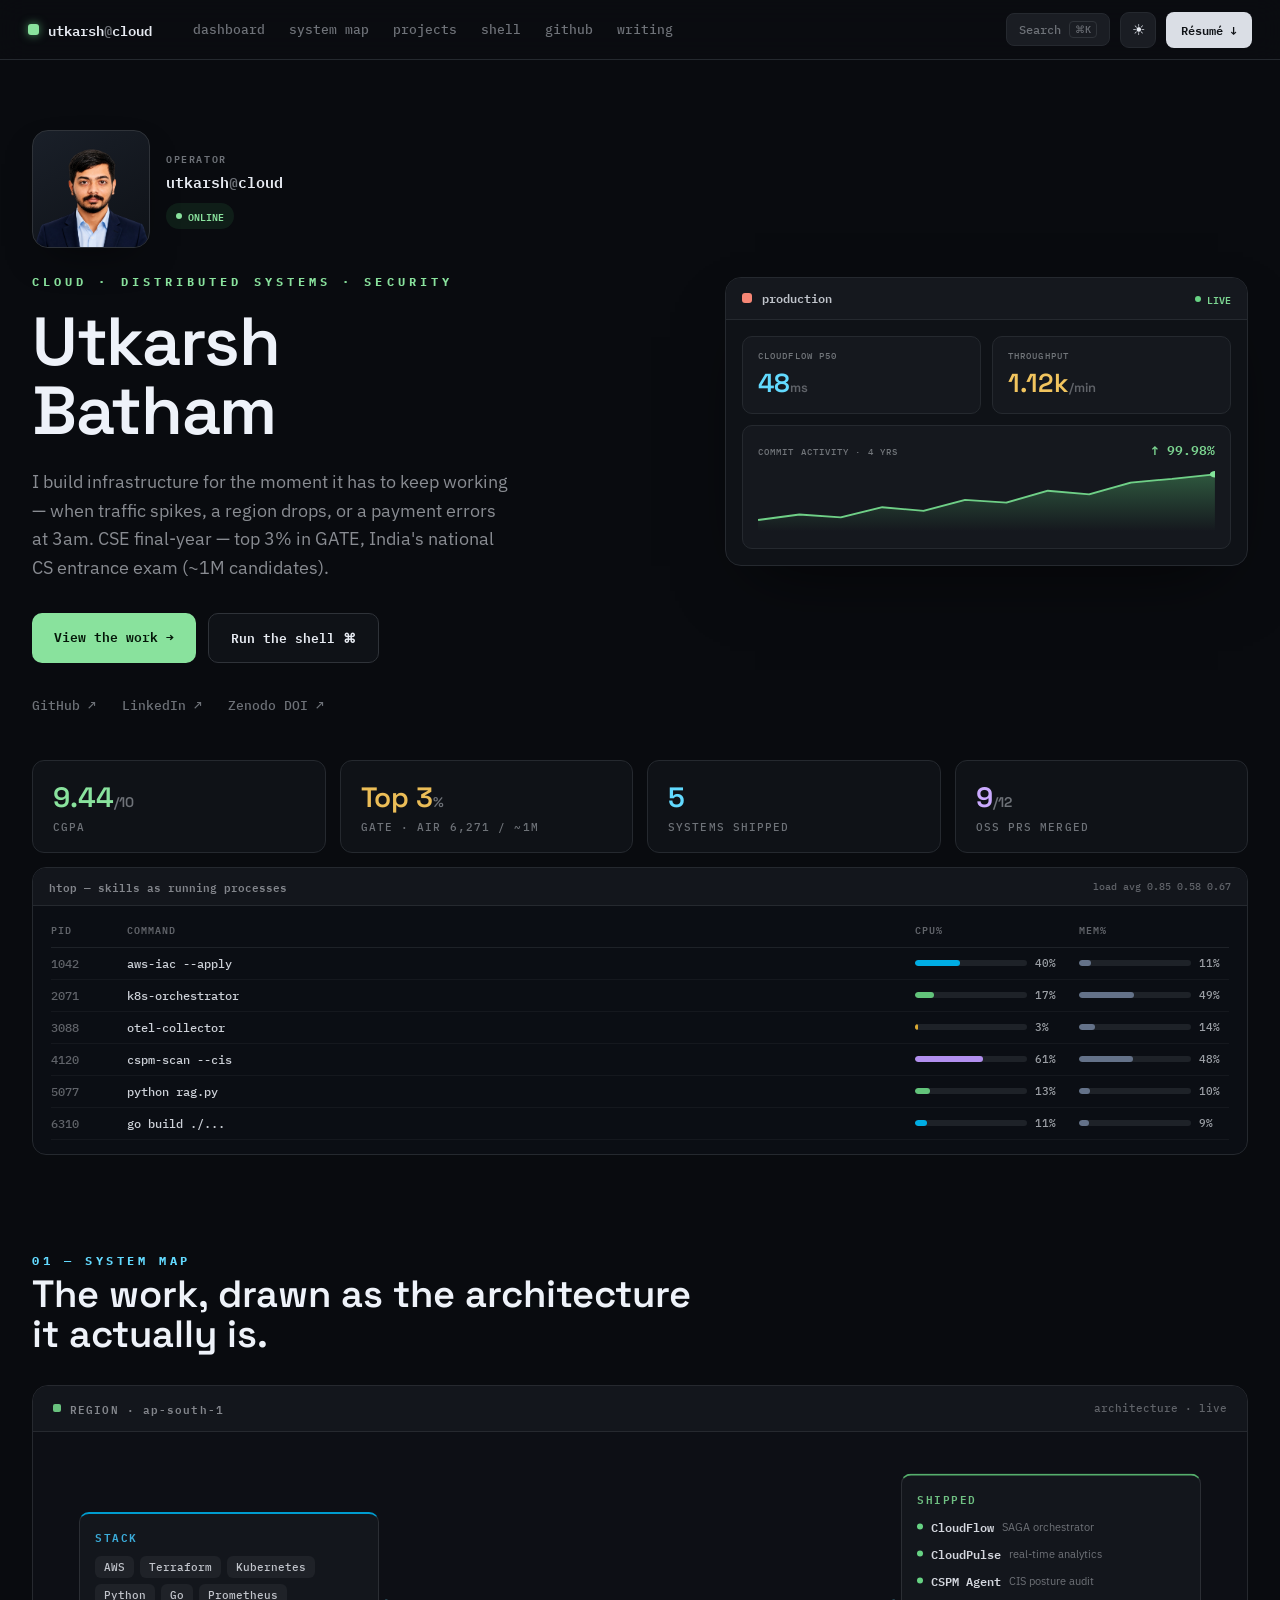
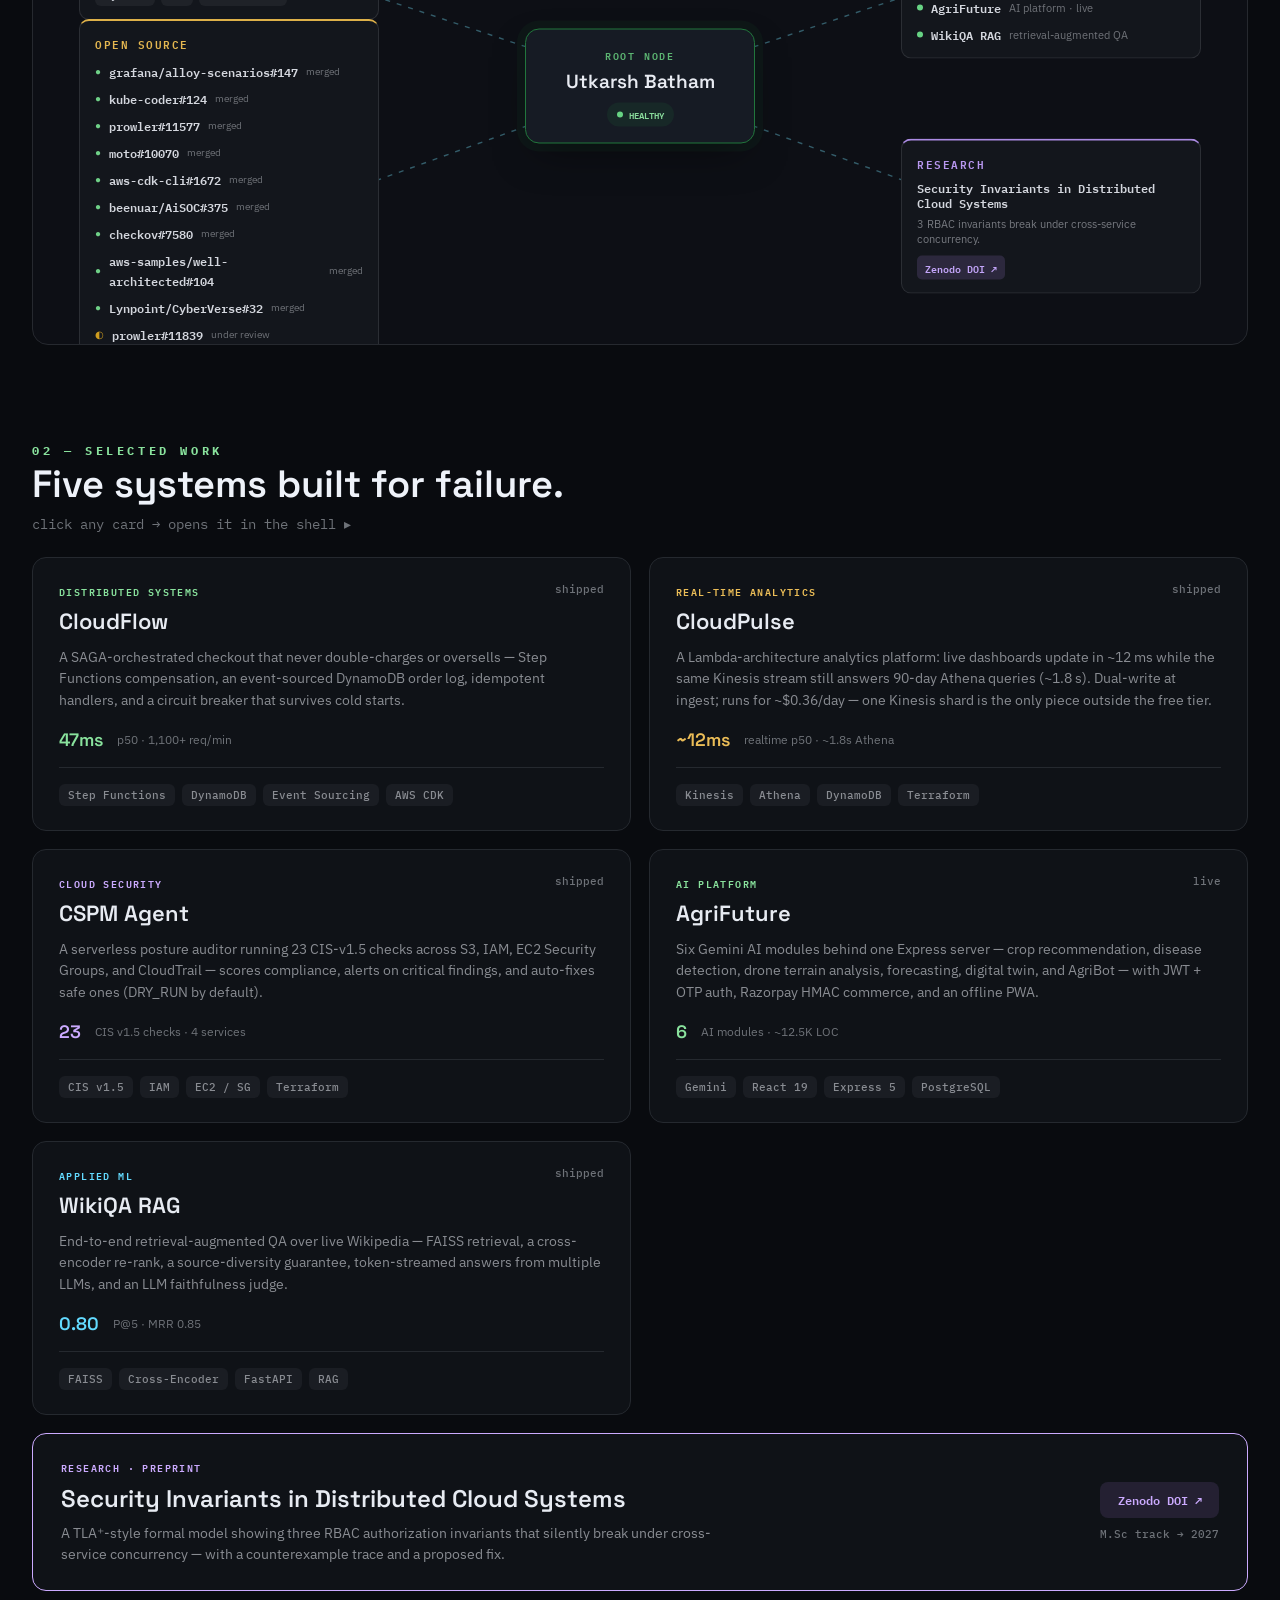
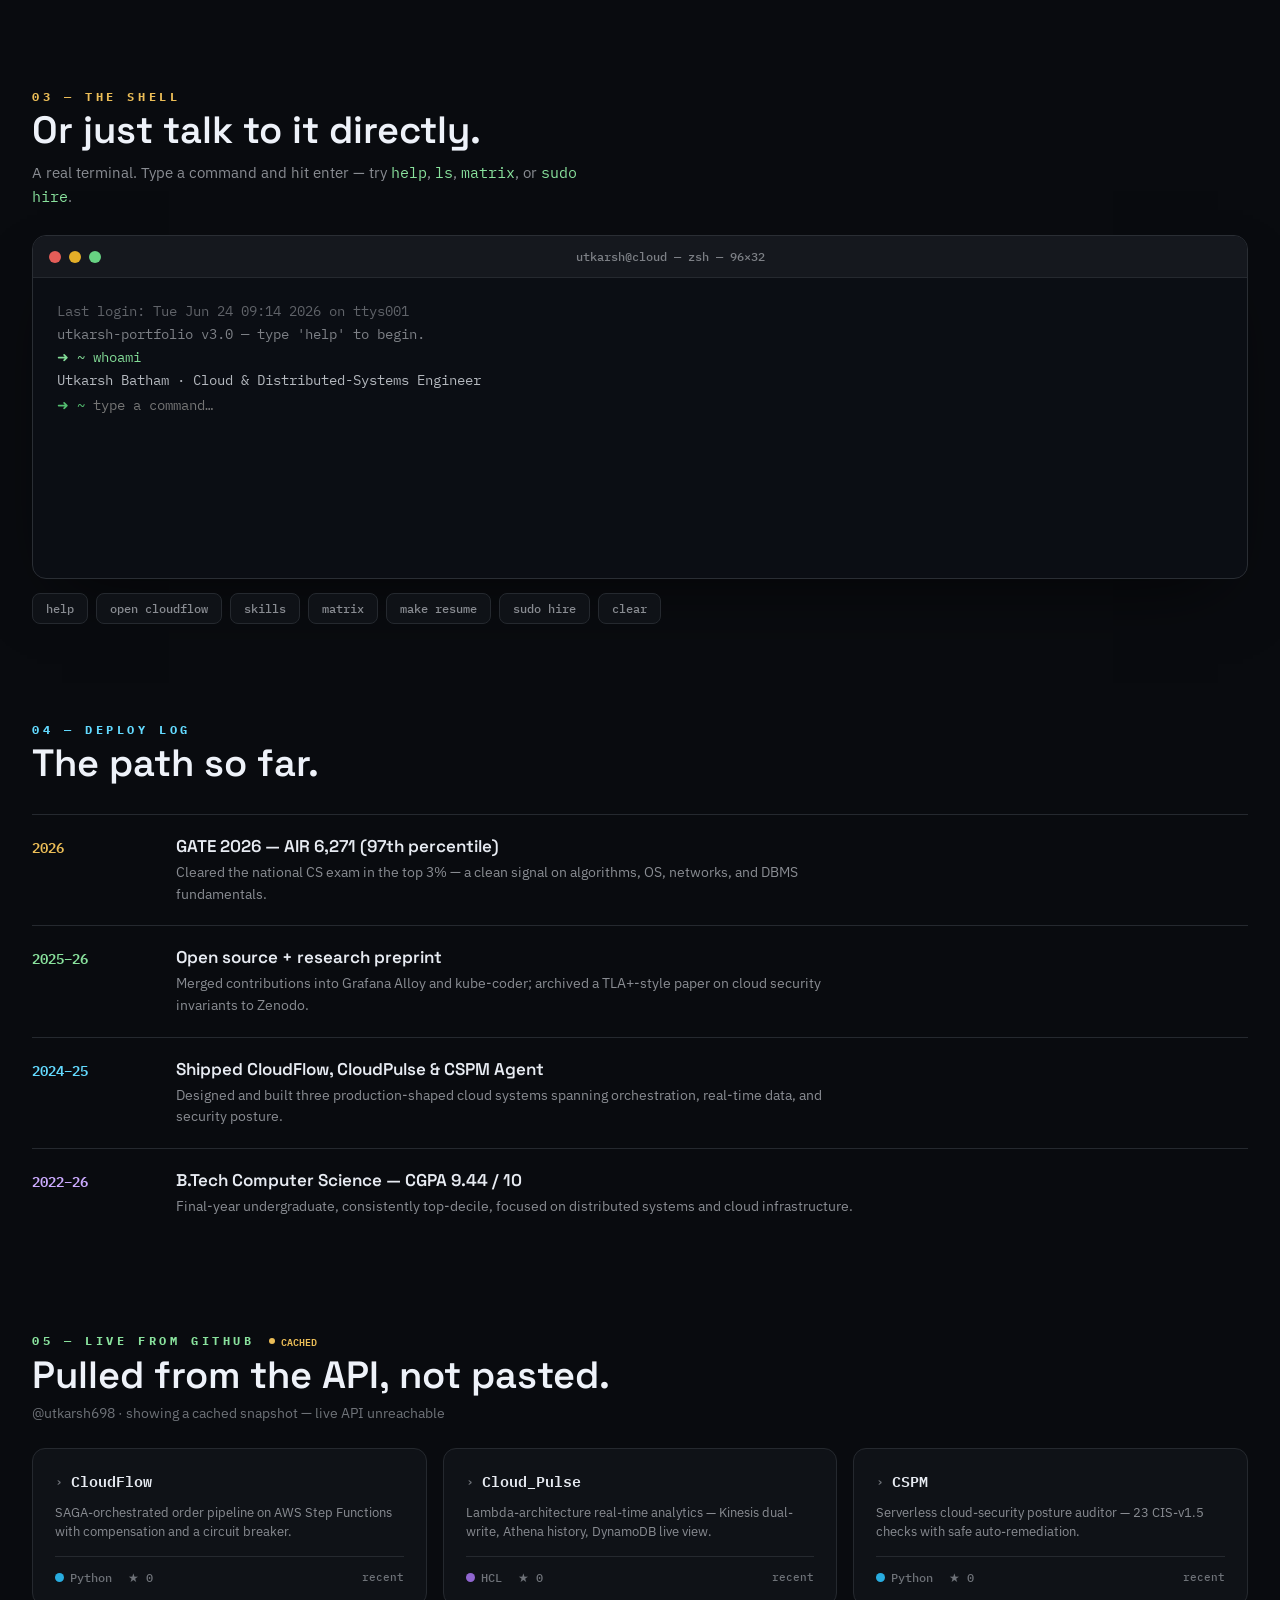
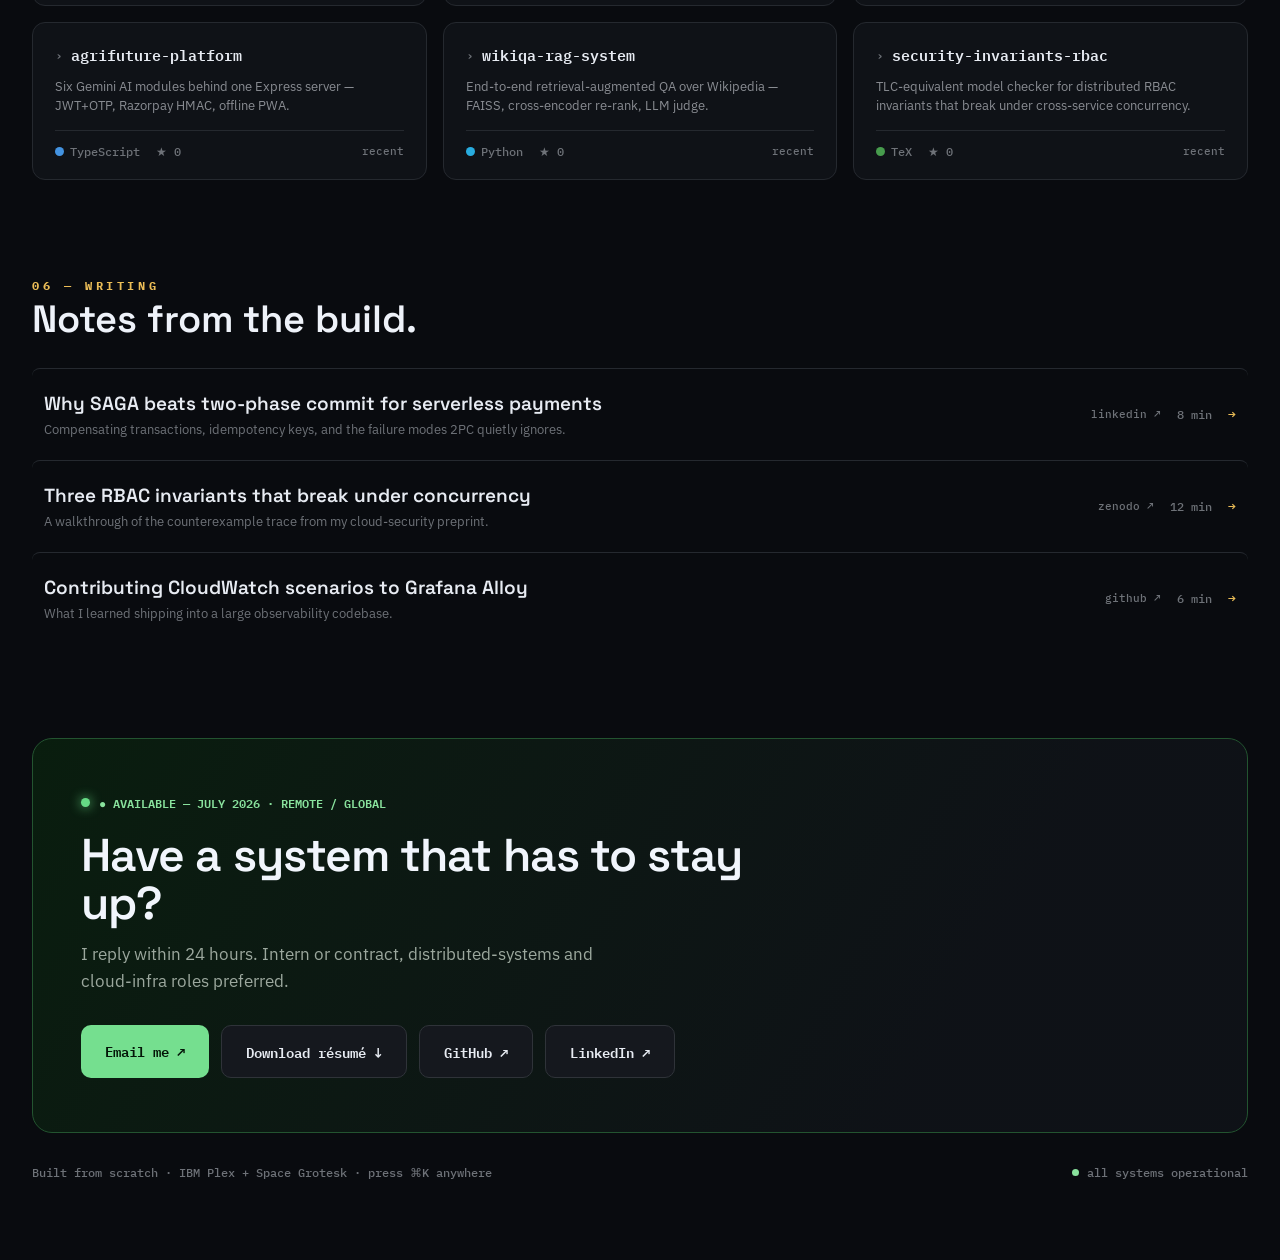
==== commit 0b0e48bc: "portfolio: refresh OSS PRs — 9 merged / 12 total (add CyberVerse#32, well-architected#104; drop 2 cl" ====
--- a/index.html
+++ b/index.html
@@ -212,7 +212,7 @@
       <div style="font:500 11px 'IBM Plex Mono';letter-spacing:.1em;text-transform:uppercase;color:var(--fg3);margin-top:5px">Systems shipped</div>
     </div>
     <div style="background:var(--card);border:1px solid var(--bd);border-radius:12px;padding:18px 20px">
-      <div style="font:600 28px 'Space Grotesk';color:var(--acc-purple)">7<span style="font-size:14px;color:var(--fg3)">/12</span></div>
+      <div style="font:600 28px 'Space Grotesk';color:var(--acc-purple)">9<span style="font-size:14px;color:var(--fg3)">/12</span></div>
       <div style="font:500 11px 'IBM Plex Mono';letter-spacing:.1em;text-transform:uppercase;color:var(--fg3);margin-top:5px">OSS PRs merged</div>
     </div>
   </div>
@@ -278,11 +278,11 @@
         <div style="display:flex;align-items:center;gap:8px"><span style="color:oklch(0.78 0.14 150);font-size:10px">●</span><span style="font:600 12px 'IBM Plex Mono';color:oklch(0.88 0.01 265)">aws-cdk-cli#1672</span><span style="font:400 10px 'IBM Plex Sans';color:oklch(0.55 0.01 265)">merged</span></div>
         <div style="display:flex;align-items:center;gap:8px"><span style="color:oklch(0.78 0.14 150);font-size:10px">●</span><span style="font:600 12px 'IBM Plex Mono';color:oklch(0.88 0.01 265)">beenuar/AiSOC#375</span><span style="font:400 10px 'IBM Plex Sans';color:oklch(0.55 0.01 265)">merged</span></div>
         <div style="display:flex;align-items:center;gap:8px"><span style="color:oklch(0.78 0.14 150);font-size:10px">●</span><span style="font:600 12px 'IBM Plex Mono';color:oklch(0.88 0.01 265)">checkov#7580</span><span style="font:400 10px 'IBM Plex Sans';color:oklch(0.55 0.01 265)">merged</span></div>
+        <div style="display:flex;align-items:center;gap:8px"><span style="color:oklch(0.78 0.14 150);font-size:10px">●</span><span style="font:600 12px 'IBM Plex Mono';color:oklch(0.88 0.01 265)">aws-samples/well-architected#104</span><span style="font:400 10px 'IBM Plex Sans';color:oklch(0.55 0.01 265)">merged</span></div>
+        <div style="display:flex;align-items:center;gap:8px"><span style="color:oklch(0.78 0.14 150);font-size:10px">●</span><span style="font:600 12px 'IBM Plex Mono';color:oklch(0.88 0.01 265)">Lynpoint/CyberVerse#32</span><span style="font:400 10px 'IBM Plex Sans';color:oklch(0.55 0.01 265)">merged</span></div>
         <div style="display:flex;align-items:center;gap:8px"><span style="color:oklch(0.72 0.14 85);font-size:10px">◐</span><span style="font:600 12px 'IBM Plex Mono';color:oklch(0.88 0.01 265)">prowler#11839</span><span style="font:400 10px 'IBM Plex Sans';color:oklch(0.55 0.01 265)">under review</span></div>
         <div style="display:flex;align-items:center;gap:8px"><span style="color:oklch(0.72 0.14 85);font-size:10px">◐</span><span style="font:600 12px 'IBM Plex Mono';color:oklch(0.88 0.01 265)">aws-cdk#38195</span><span style="font:400 10px 'IBM Plex Sans';color:oklch(0.55 0.01 265)">under review</span></div>
         <div style="display:flex;align-items:center;gap:8px"><span style="color:oklch(0.72 0.14 85);font-size:10px">◐</span><span style="font:600 12px 'IBM Plex Mono';color:oklch(0.88 0.01 265)">otel-python-contrib#4728</span><span style="font:400 10px 'IBM Plex Sans';color:oklch(0.55 0.01 265)">under review</span></div>
-        <div style="display:flex;align-items:center;gap:8px"><span style="color:oklch(0.72 0.14 85);font-size:10px">◐</span><span style="font:600 12px 'IBM Plex Mono';color:oklch(0.88 0.01 265)">terraform-provider-aws#48907</span><span style="font:400 10px 'IBM Plex Sans';color:oklch(0.55 0.01 265)">under review</span></div>
-        <div style="display:flex;align-items:center;gap:8px"><span style="color:oklch(0.72 0.14 85);font-size:10px">◐</span><span style="font:600 12px 'IBM Plex Mono';color:oklch(0.88 0.01 265)">terraform-provider-aws#48908</span><span style="font:400 10px 'IBM Plex Sans';color:oklch(0.55 0.01 265)">under review</span></div>
       </div>
     </div>
     <div class="sysmap-node" style="position:absolute;right:46px;top:430px;transform:translateY(-50%);width:300px;z-index:3;background:oklch(0.2 0.012 265);border:1px solid oklch(0.3 0.012 265);border-top:2px solid oklch(0.7 0.13 300);border-radius:10px;padding:13px 15px">
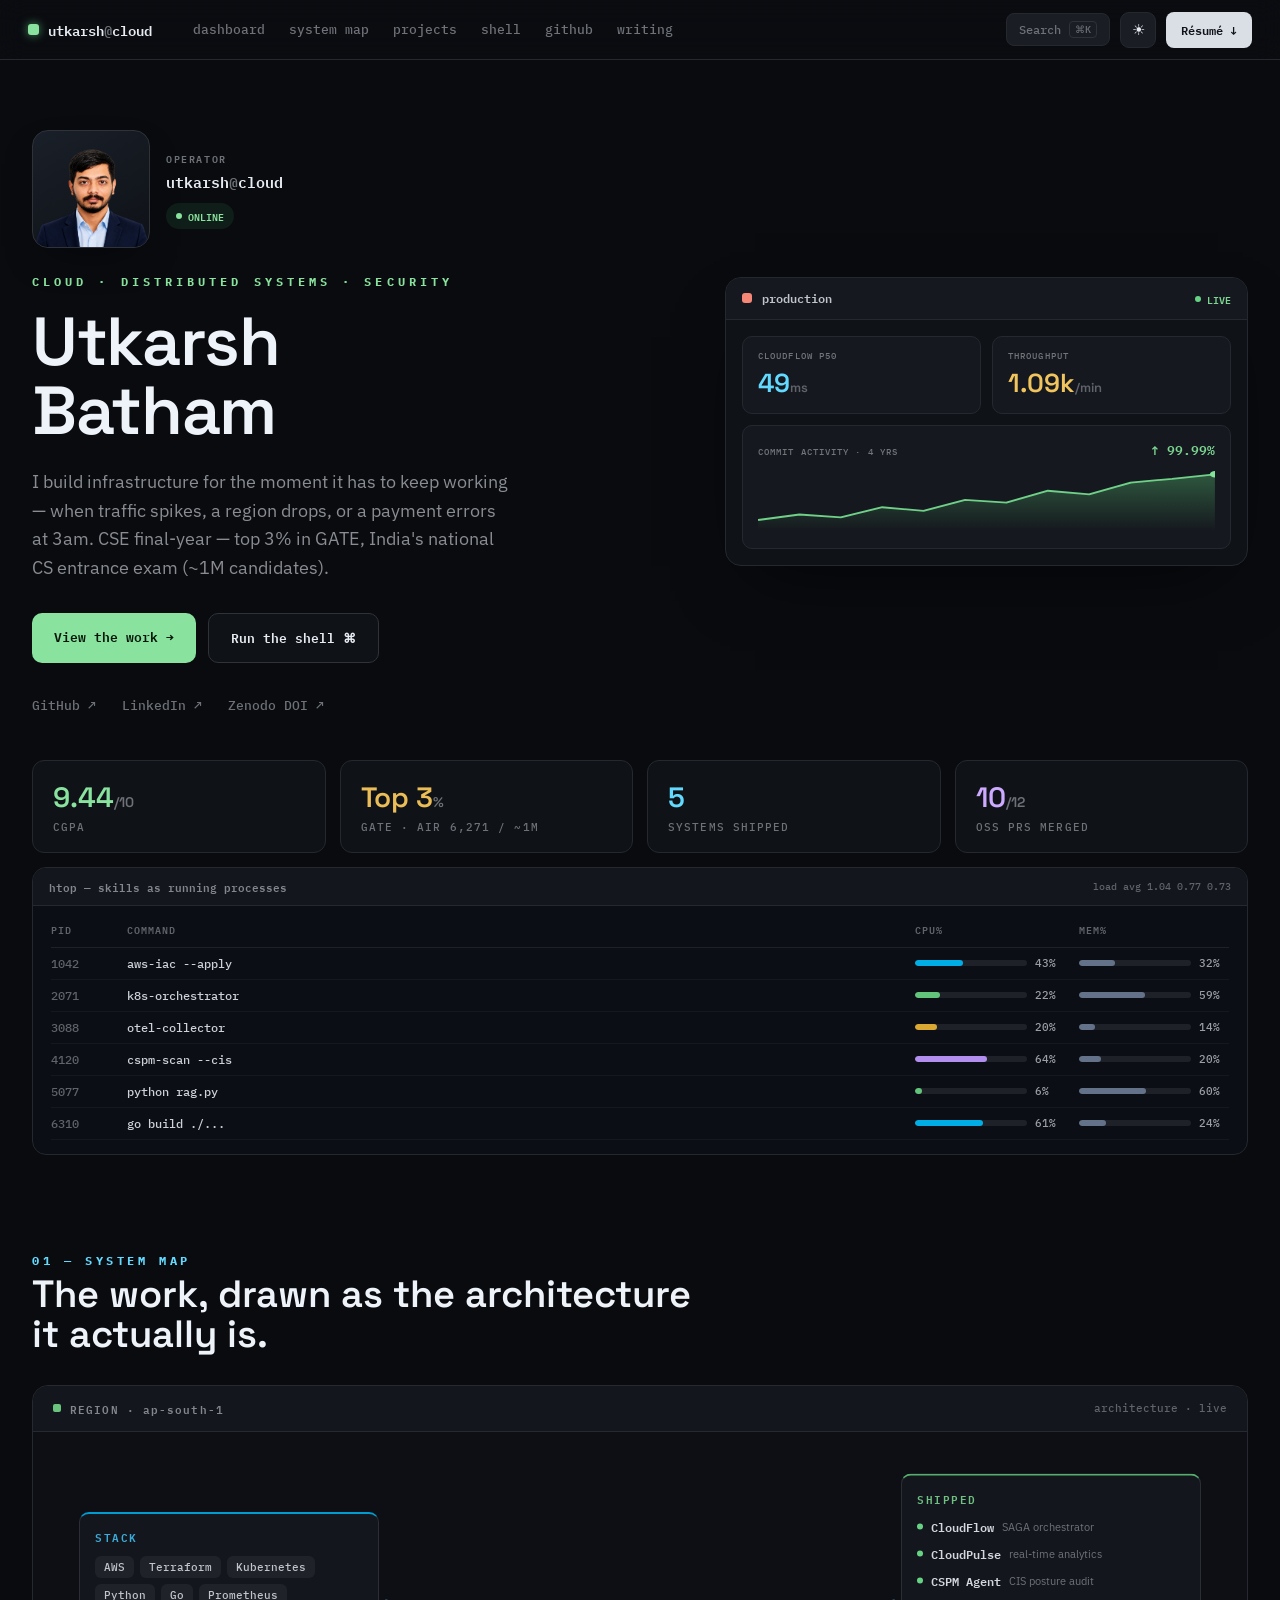
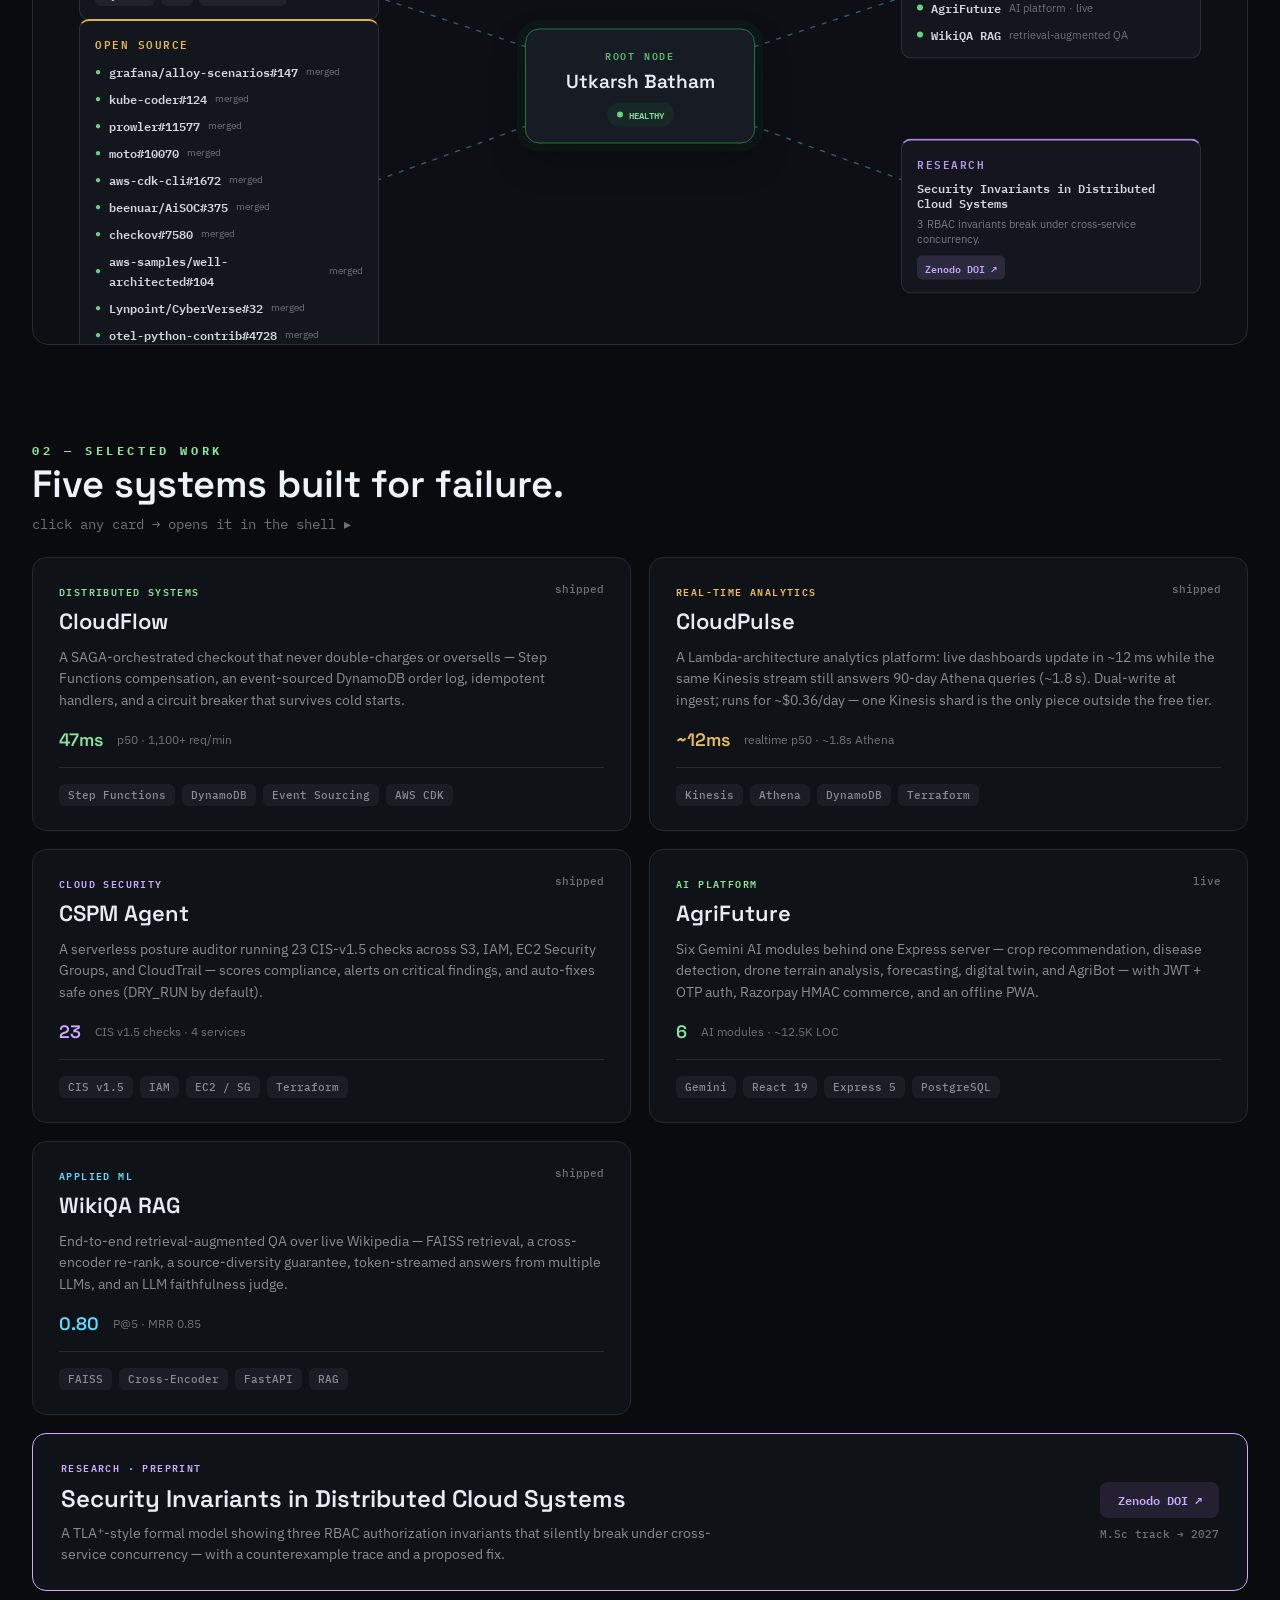
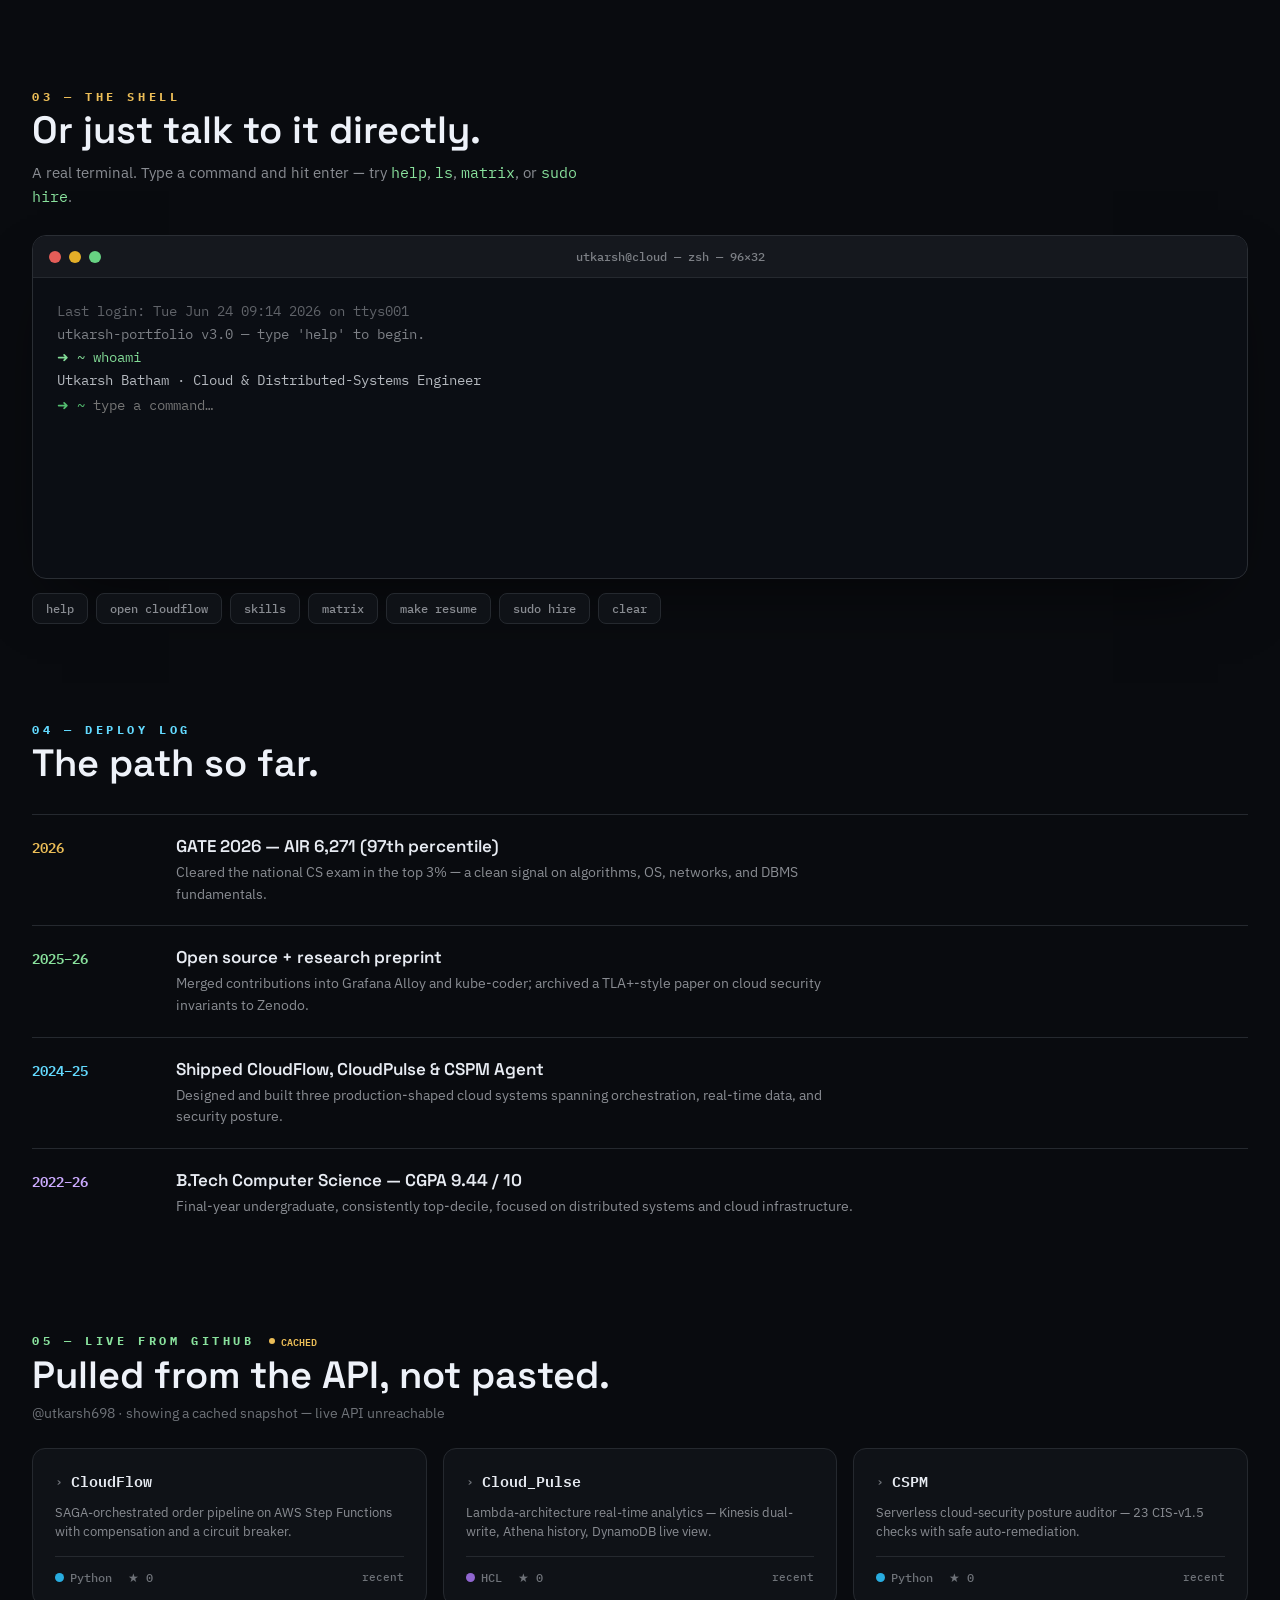
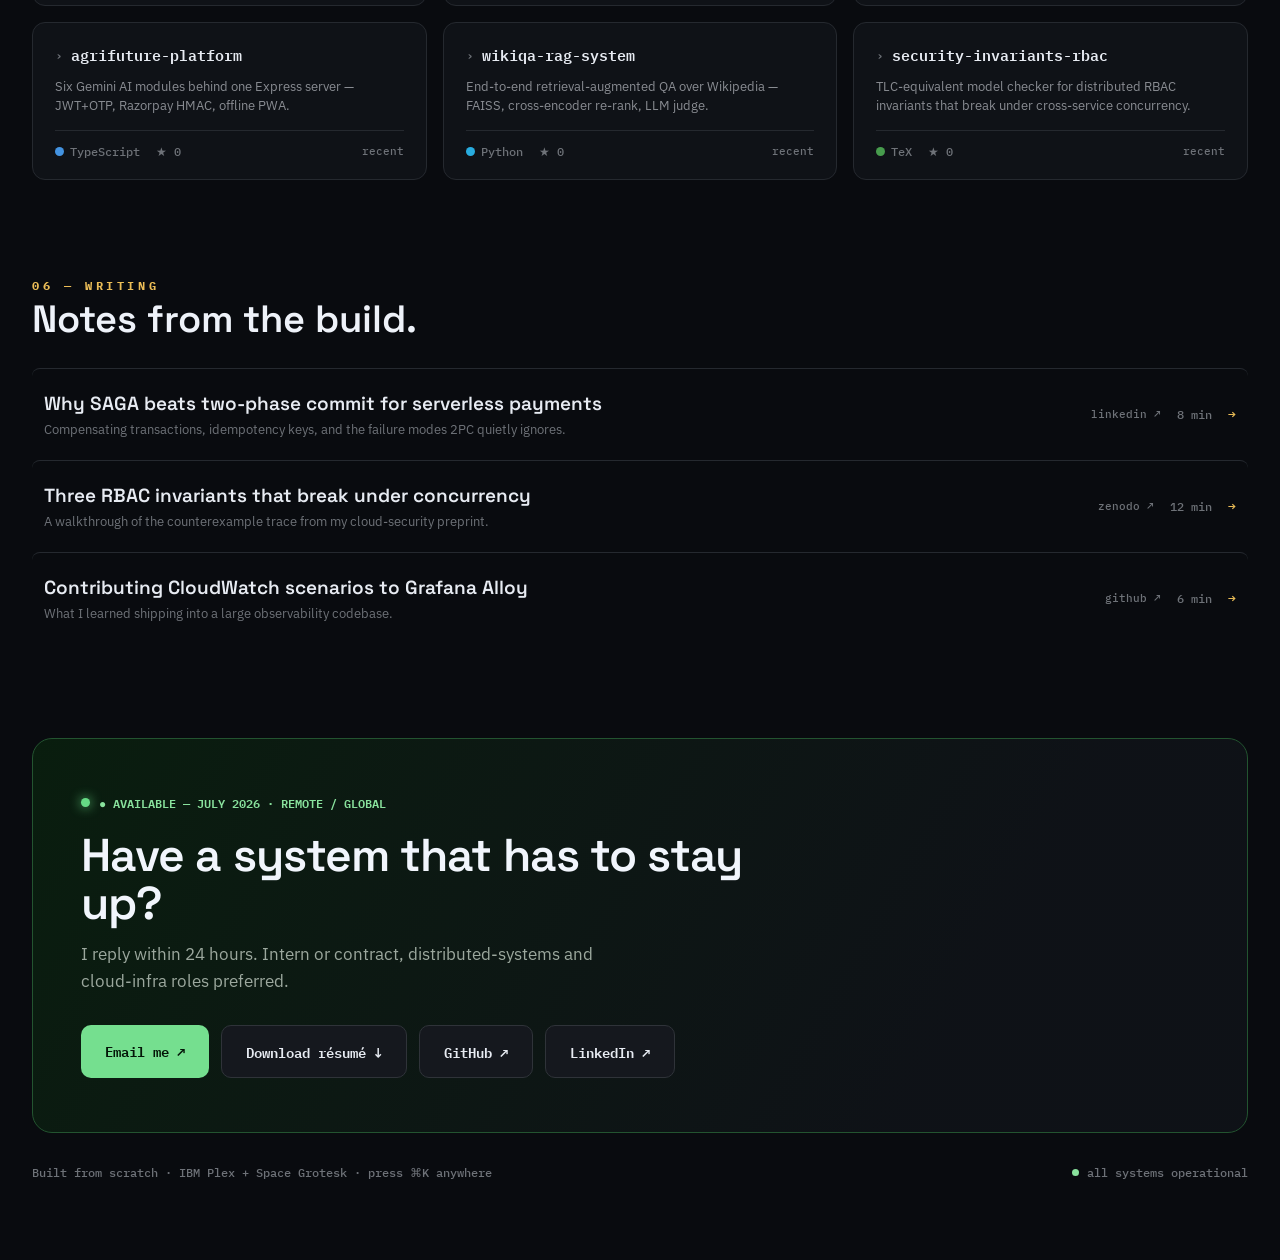
==== commit e5f45427: "portfolio: otel-python-contrib#4728 merged — 10 merged / 12 total (2 under review) Co-Authored-By: C" ====
--- a/index.html
+++ b/index.html
@@ -212,7 +212,7 @@
       <div style="font:500 11px 'IBM Plex Mono';letter-spacing:.1em;text-transform:uppercase;color:var(--fg3);margin-top:5px">Systems shipped</div>
     </div>
     <div style="background:var(--card);border:1px solid var(--bd);border-radius:12px;padding:18px 20px">
-      <div style="font:600 28px 'Space Grotesk';color:var(--acc-purple)">9<span style="font-size:14px;color:var(--fg3)">/12</span></div>
+      <div style="font:600 28px 'Space Grotesk';color:var(--acc-purple)">10<span style="font-size:14px;color:var(--fg3)">/12</span></div>
       <div style="font:500 11px 'IBM Plex Mono';letter-spacing:.1em;text-transform:uppercase;color:var(--fg3);margin-top:5px">OSS PRs merged</div>
     </div>
   </div>
@@ -280,9 +280,9 @@
         <div style="display:flex;align-items:center;gap:8px"><span style="color:oklch(0.78 0.14 150);font-size:10px">●</span><span style="font:600 12px 'IBM Plex Mono';color:oklch(0.88 0.01 265)">checkov#7580</span><span style="font:400 10px 'IBM Plex Sans';color:oklch(0.55 0.01 265)">merged</span></div>
         <div style="display:flex;align-items:center;gap:8px"><span style="color:oklch(0.78 0.14 150);font-size:10px">●</span><span style="font:600 12px 'IBM Plex Mono';color:oklch(0.88 0.01 265)">aws-samples/well-architected#104</span><span style="font:400 10px 'IBM Plex Sans';color:oklch(0.55 0.01 265)">merged</span></div>
         <div style="display:flex;align-items:center;gap:8px"><span style="color:oklch(0.78 0.14 150);font-size:10px">●</span><span style="font:600 12px 'IBM Plex Mono';color:oklch(0.88 0.01 265)">Lynpoint/CyberVerse#32</span><span style="font:400 10px 'IBM Plex Sans';color:oklch(0.55 0.01 265)">merged</span></div>
+        <div style="display:flex;align-items:center;gap:8px"><span style="color:oklch(0.78 0.14 150);font-size:10px">●</span><span style="font:600 12px 'IBM Plex Mono';color:oklch(0.88 0.01 265)">otel-python-contrib#4728</span><span style="font:400 10px 'IBM Plex Sans';color:oklch(0.55 0.01 265)">merged</span></div>
         <div style="display:flex;align-items:center;gap:8px"><span style="color:oklch(0.72 0.14 85);font-size:10px">◐</span><span style="font:600 12px 'IBM Plex Mono';color:oklch(0.88 0.01 265)">prowler#11839</span><span style="font:400 10px 'IBM Plex Sans';color:oklch(0.55 0.01 265)">under review</span></div>
         <div style="display:flex;align-items:center;gap:8px"><span style="color:oklch(0.72 0.14 85);font-size:10px">◐</span><span style="font:600 12px 'IBM Plex Mono';color:oklch(0.88 0.01 265)">aws-cdk#38195</span><span style="font:400 10px 'IBM Plex Sans';color:oklch(0.55 0.01 265)">under review</span></div>
-        <div style="display:flex;align-items:center;gap:8px"><span style="color:oklch(0.72 0.14 85);font-size:10px">◐</span><span style="font:600 12px 'IBM Plex Mono';color:oklch(0.88 0.01 265)">otel-python-contrib#4728</span><span style="font:400 10px 'IBM Plex Sans';color:oklch(0.55 0.01 265)">under review</span></div>
       </div>
     </div>
     <div class="sysmap-node" style="position:absolute;right:46px;top:430px;transform:translateY(-50%);width:300px;z-index:3;background:oklch(0.2 0.012 265);border:1px solid oklch(0.3 0.012 265);border-top:2px solid oklch(0.7 0.13 300);border-radius:10px;padding:13px 15px">
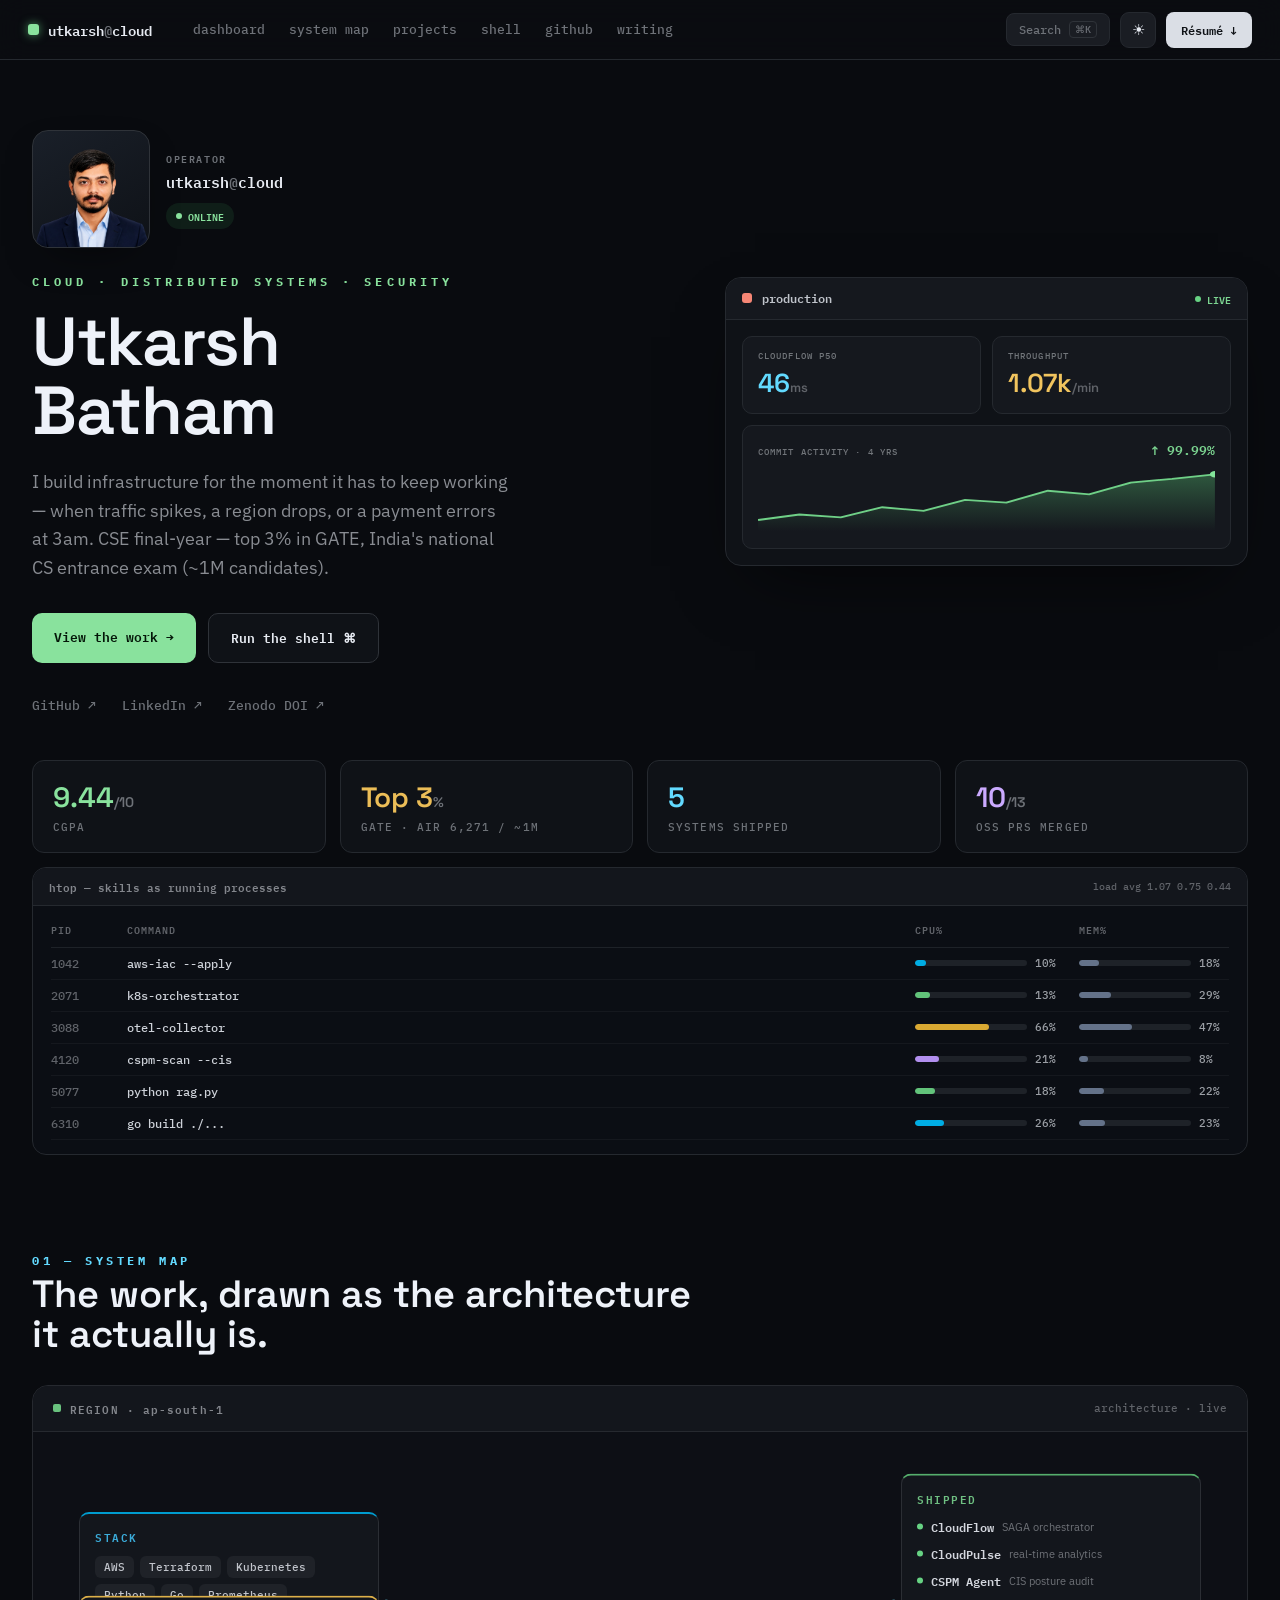
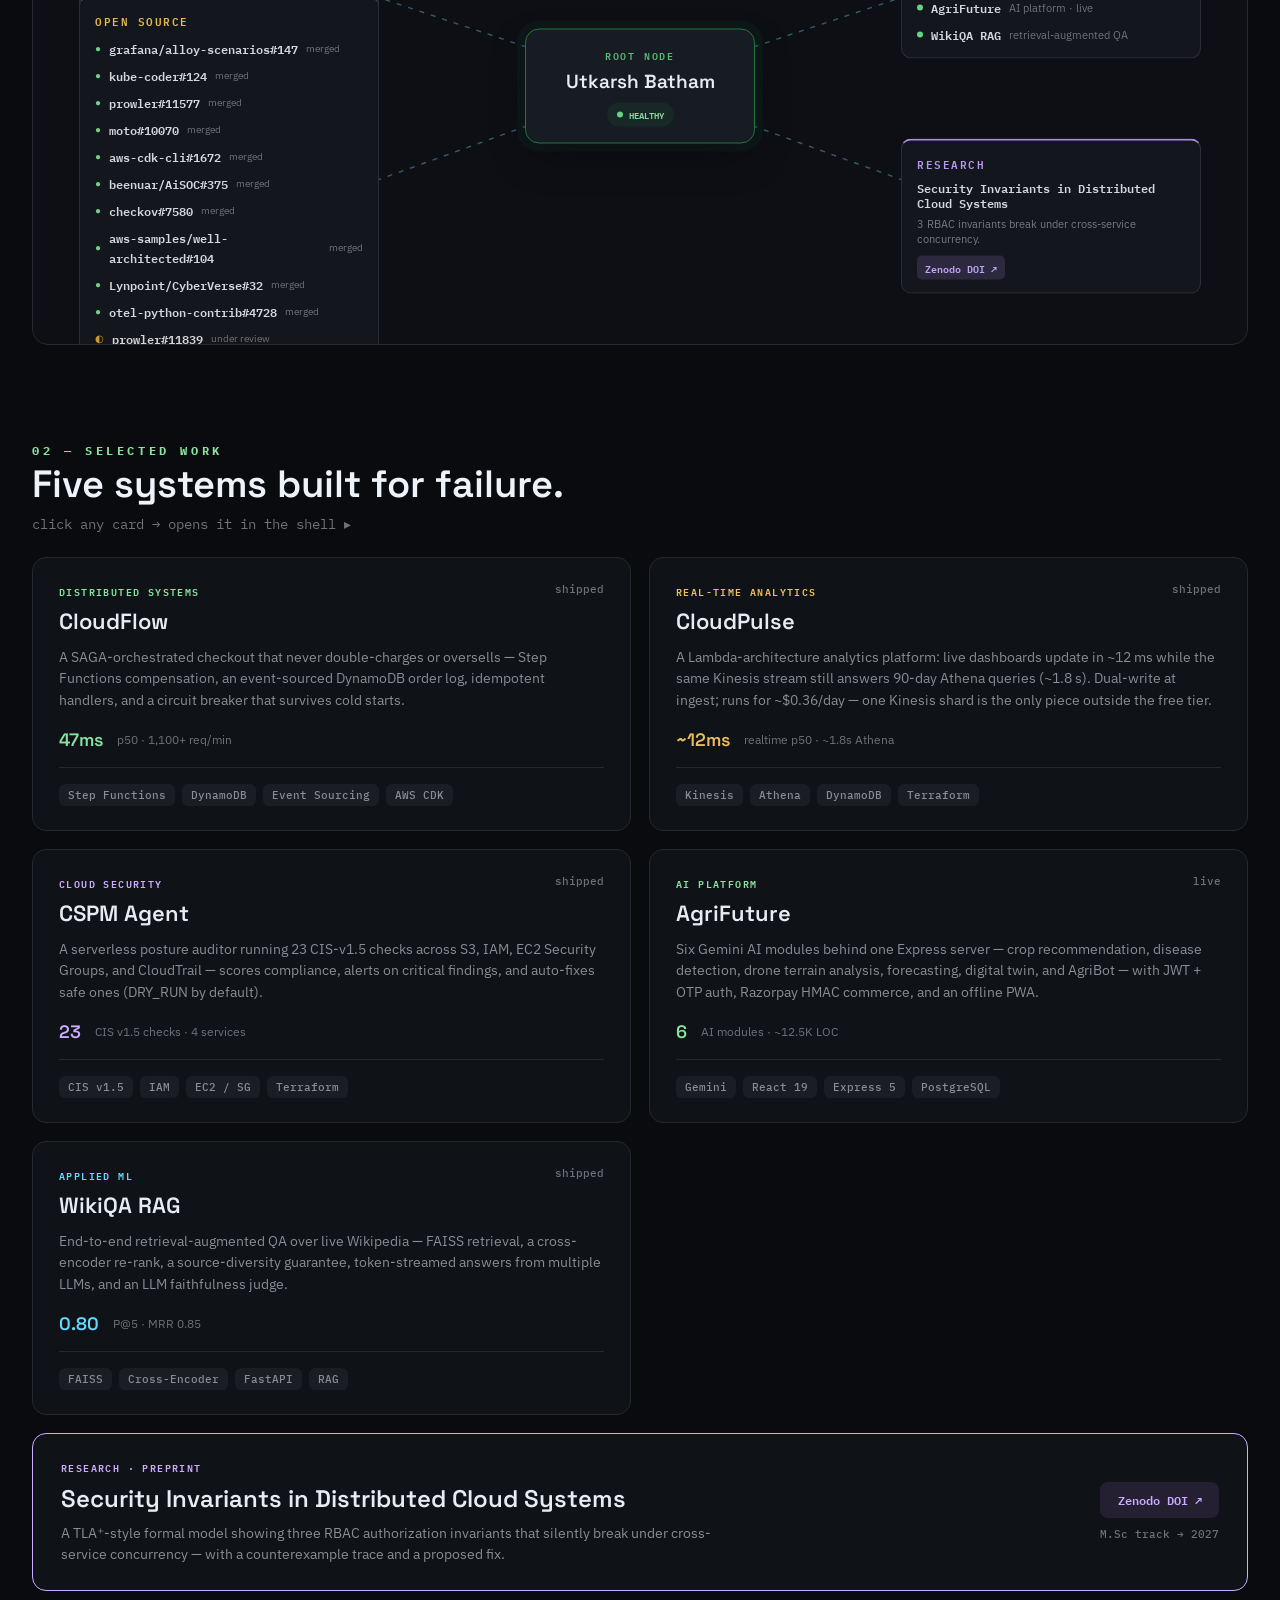
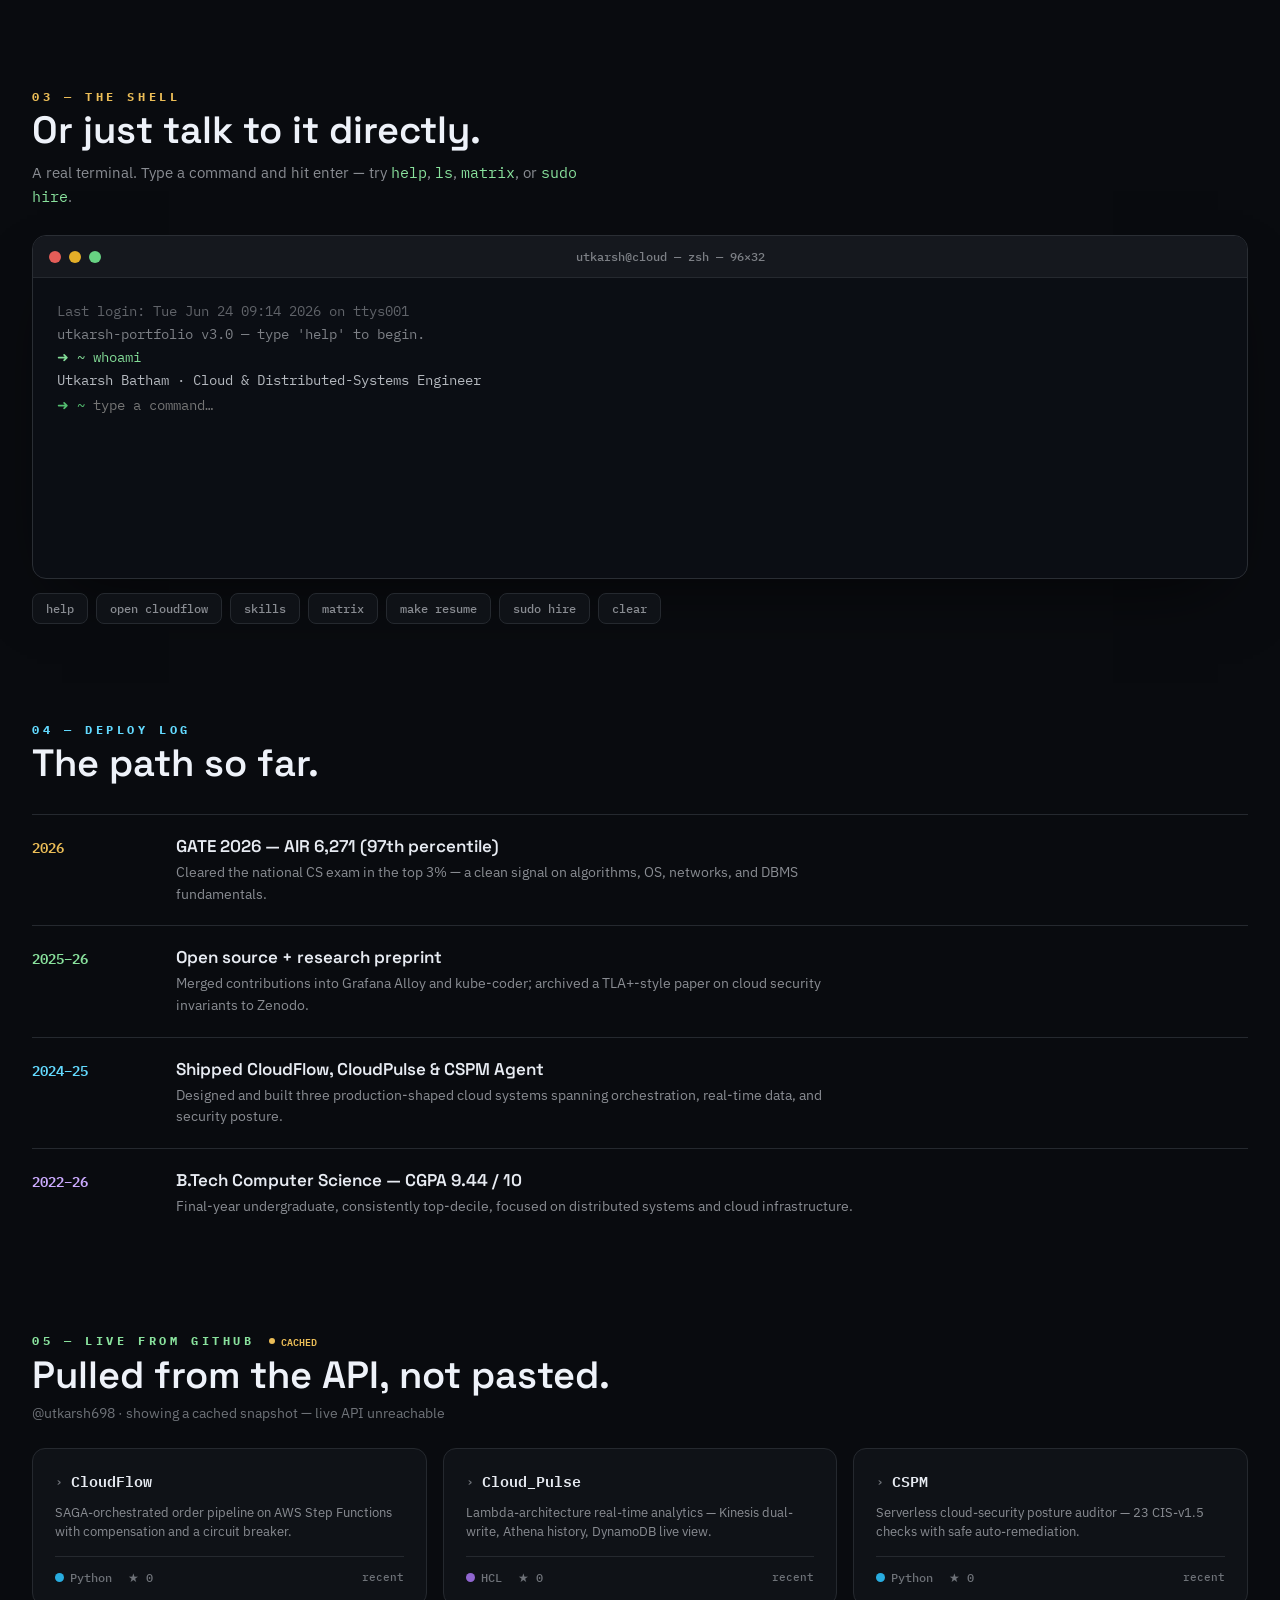
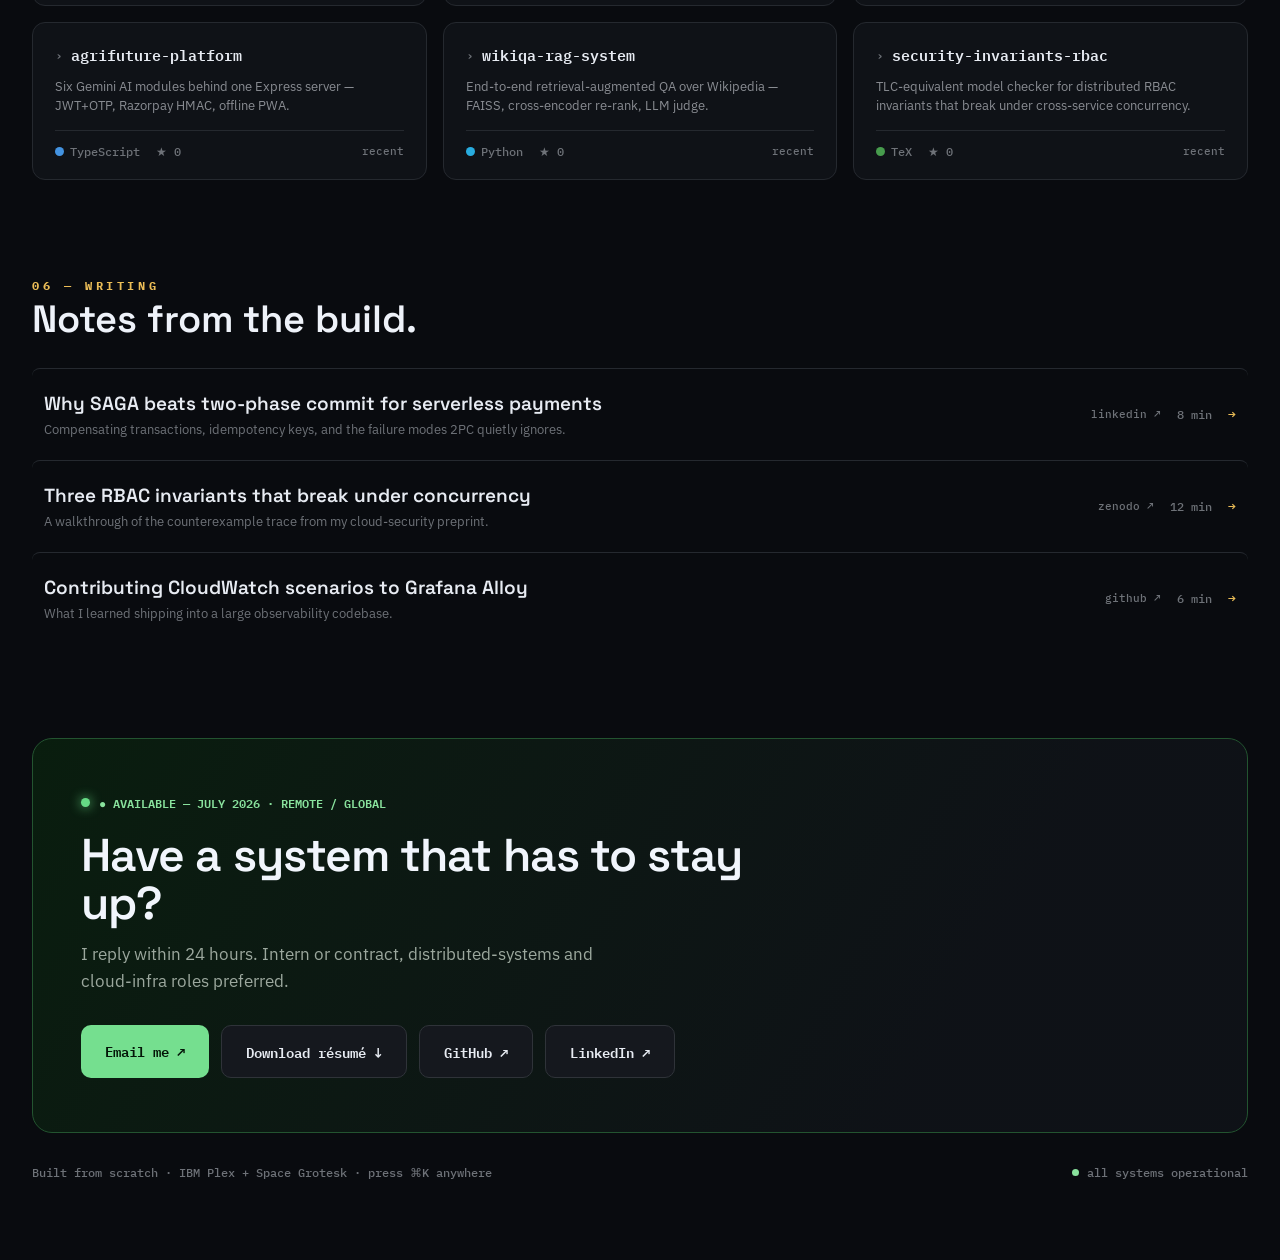
==== commit e95a09a4: "portfolio: add ClimateVision#124 under review — 10 merged / 13 total Co-Authored-By: Claude Opus 4 <" ====
--- a/index.html
+++ b/index.html
@@ -212,7 +212,7 @@
       <div style="font:500 11px 'IBM Plex Mono';letter-spacing:.1em;text-transform:uppercase;color:var(--fg3);margin-top:5px">Systems shipped</div>
     </div>
     <div style="background:var(--card);border:1px solid var(--bd);border-radius:12px;padding:18px 20px">
-      <div style="font:600 28px 'Space Grotesk';color:var(--acc-purple)">10<span style="font-size:14px;color:var(--fg3)">/12</span></div>
+      <div style="font:600 28px 'Space Grotesk';color:var(--acc-purple)">10<span style="font-size:14px;color:var(--fg3)">/13</span></div>
       <div style="font:500 11px 'IBM Plex Mono';letter-spacing:.1em;text-transform:uppercase;color:var(--fg3);margin-top:5px">OSS PRs merged</div>
     </div>
   </div>
@@ -283,6 +283,7 @@
         <div style="display:flex;align-items:center;gap:8px"><span style="color:oklch(0.78 0.14 150);font-size:10px">●</span><span style="font:600 12px 'IBM Plex Mono';color:oklch(0.88 0.01 265)">otel-python-contrib#4728</span><span style="font:400 10px 'IBM Plex Sans';color:oklch(0.55 0.01 265)">merged</span></div>
         <div style="display:flex;align-items:center;gap:8px"><span style="color:oklch(0.72 0.14 85);font-size:10px">◐</span><span style="font:600 12px 'IBM Plex Mono';color:oklch(0.88 0.01 265)">prowler#11839</span><span style="font:400 10px 'IBM Plex Sans';color:oklch(0.55 0.01 265)">under review</span></div>
         <div style="display:flex;align-items:center;gap:8px"><span style="color:oklch(0.72 0.14 85);font-size:10px">◐</span><span style="font:600 12px 'IBM Plex Mono';color:oklch(0.88 0.01 265)">aws-cdk#38195</span><span style="font:400 10px 'IBM Plex Sans';color:oklch(0.55 0.01 265)">under review</span></div>
+        <div style="display:flex;align-items:center;gap:8px"><span style="color:oklch(0.72 0.14 85);font-size:10px">◐</span><span style="font:600 12px 'IBM Plex Mono';color:oklch(0.88 0.01 265)">Climate-Vision/ClimateVision#124</span><span style="font:400 10px 'IBM Plex Sans';color:oklch(0.55 0.01 265)">under review</span></div>
       </div>
     </div>
     <div class="sysmap-node" style="position:absolute;right:46px;top:430px;transform:translateY(-50%);width:300px;z-index:3;background:oklch(0.2 0.012 265);border:1px solid oklch(0.3 0.012 265);border-top:2px solid oklch(0.7 0.13 300);border-radius:10px;padding:13px 15px">
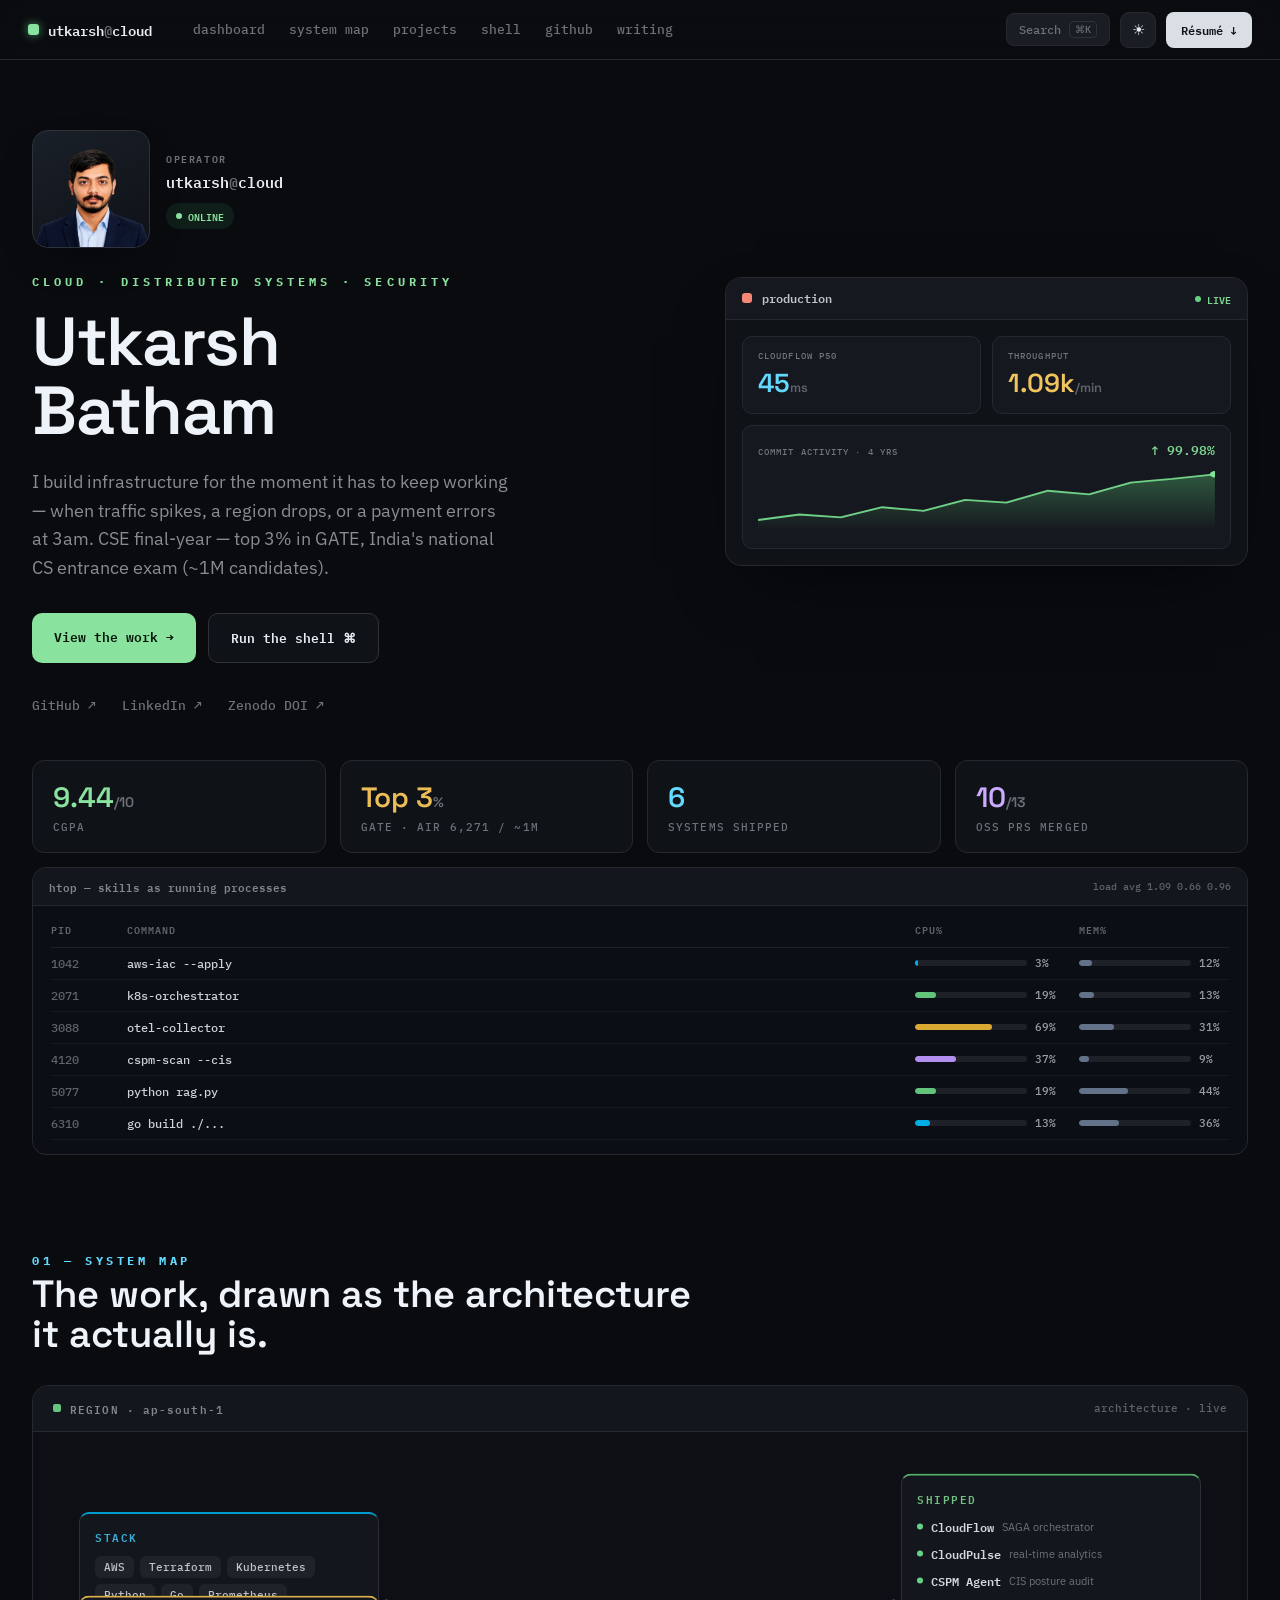
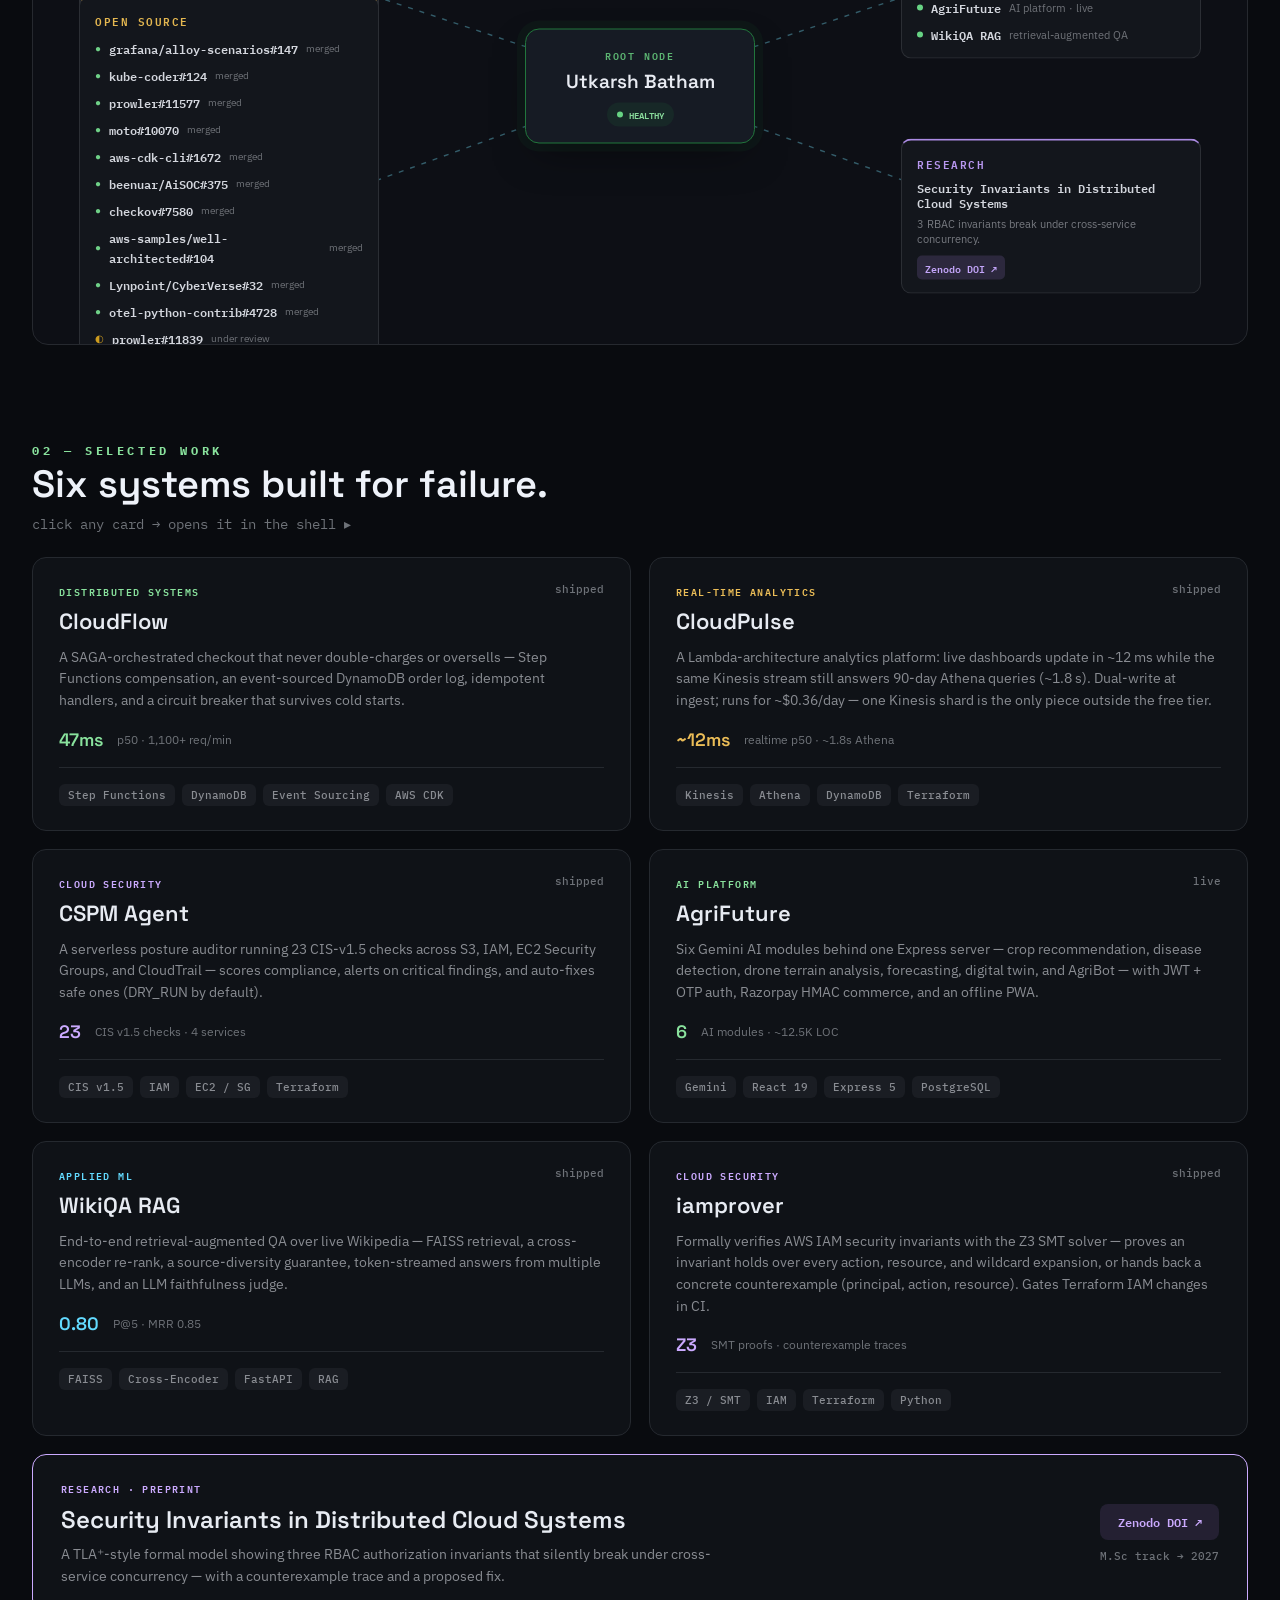
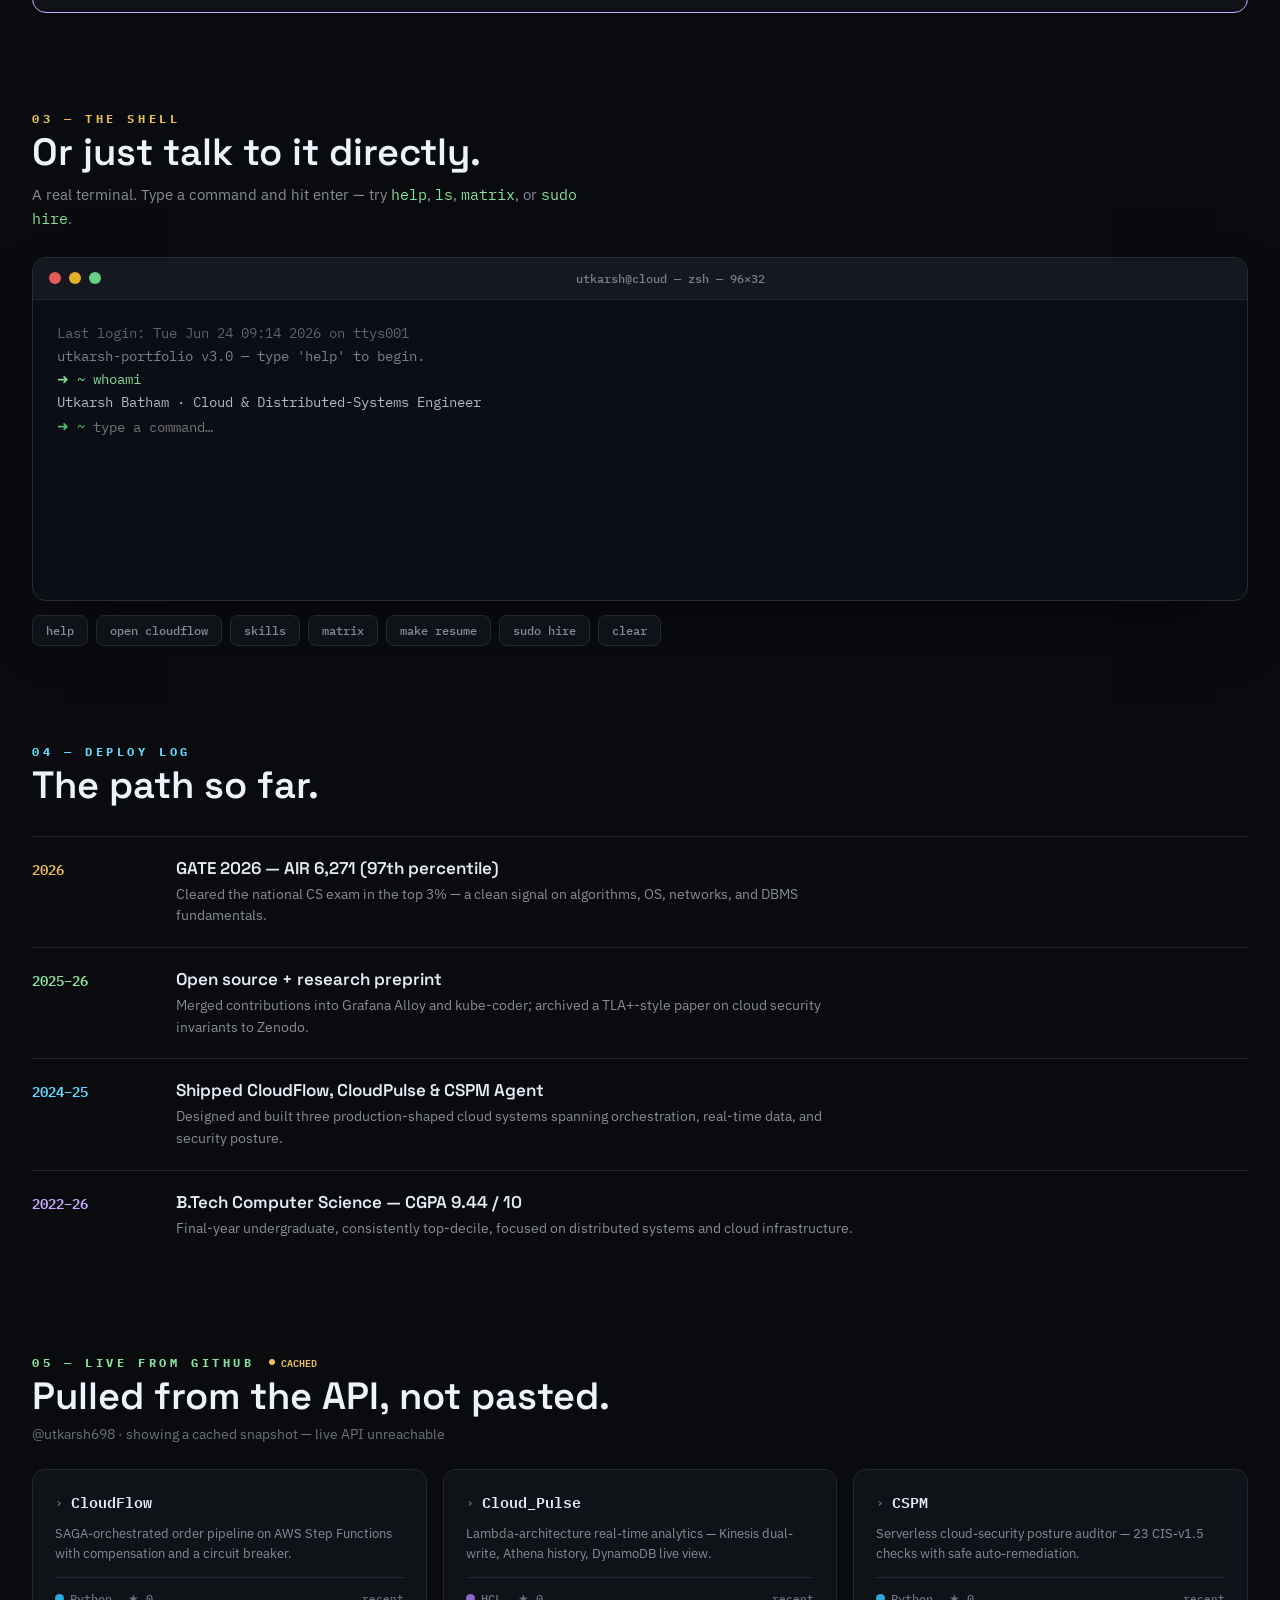
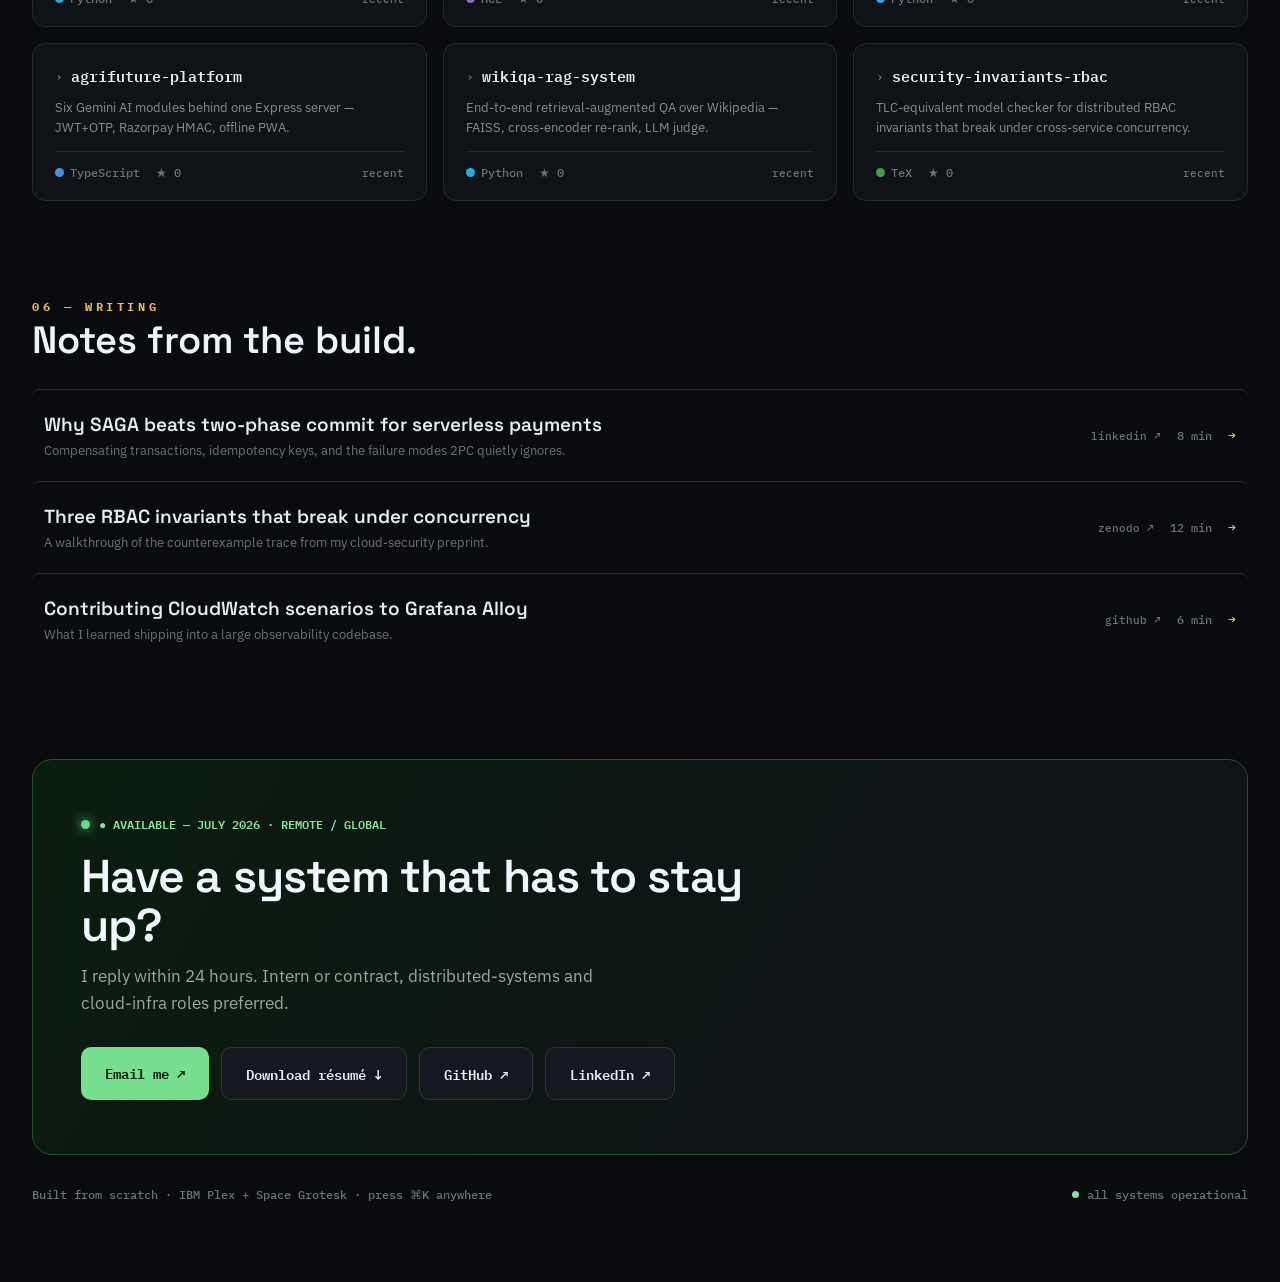
==== commit 441ad267: "portfolio: add iamprover as 6th shipped system (Z3 SMT IAM verifier) Adds project card, shell detail" ====
--- a/index.html
+++ b/index.html
@@ -208,7 +208,7 @@
       <div style="font:500 11px 'IBM Plex Mono';letter-spacing:.1em;text-transform:uppercase;color:var(--fg3);margin-top:5px">GATE · AIR 6,271 / ~1M</div>
     </div>
     <div style="background:var(--card);border:1px solid var(--bd);border-radius:12px;padding:18px 20px">
-      <div style="font:600 28px 'Space Grotesk';color:var(--acc-blue)">5</div>
+      <div style="font:600 28px 'Space Grotesk';color:var(--acc-blue)">6</div>
       <div style="font:500 11px 'IBM Plex Mono';letter-spacing:.1em;text-transform:uppercase;color:var(--fg3);margin-top:5px">Systems shipped</div>
     </div>
     <div style="background:var(--card);border:1px solid var(--bd);border-radius:12px;padding:18px 20px">
@@ -298,7 +298,7 @@
 <!-- ===== PROJECTS ===== -->
 <section id="projects" class="sect" style="max-width:1280px;margin:0 auto;padding:64px 32px 30px">
   <span style="font:700 12px 'IBM Plex Mono';letter-spacing:.3em;color:var(--acc-green);text-transform:uppercase">02 — Selected Work</span>
-  <h2 style="font:600 38px/1.05 'Space Grotesk';color:var(--hi);margin-top:6px;max-width:680px">Five systems built for failure.</h2>
+  <h2 style="font:600 38px/1.05 'Space Grotesk';color:var(--hi);margin-top:6px;max-width:680px">Six systems built for failure.</h2>
   <p style="font:400 14px 'IBM Plex Mono';color:var(--fg3);margin-top:10px">click any card → opens it in the shell ▸</p>
 
   <div class="proj-grid" style="display:grid;grid-template-columns:1fr 1fr;gap:18px;margin-top:24px">
